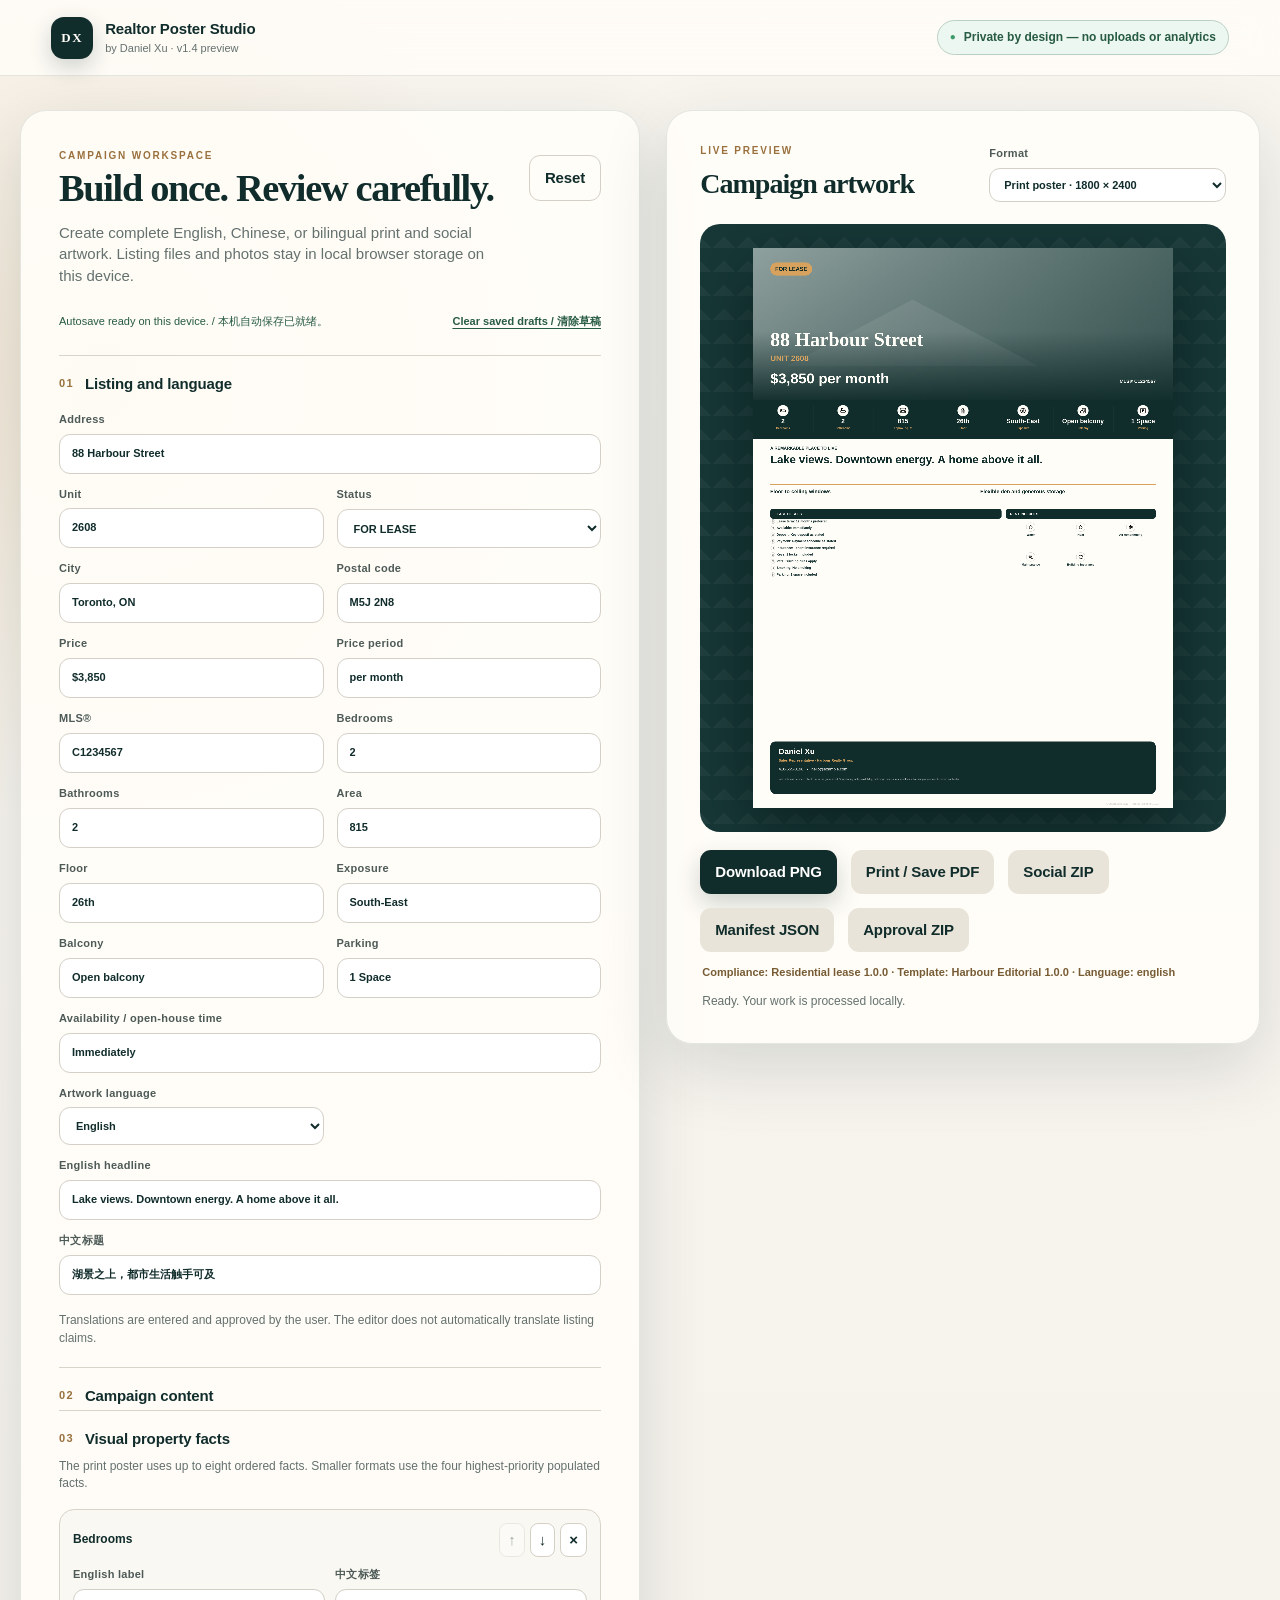
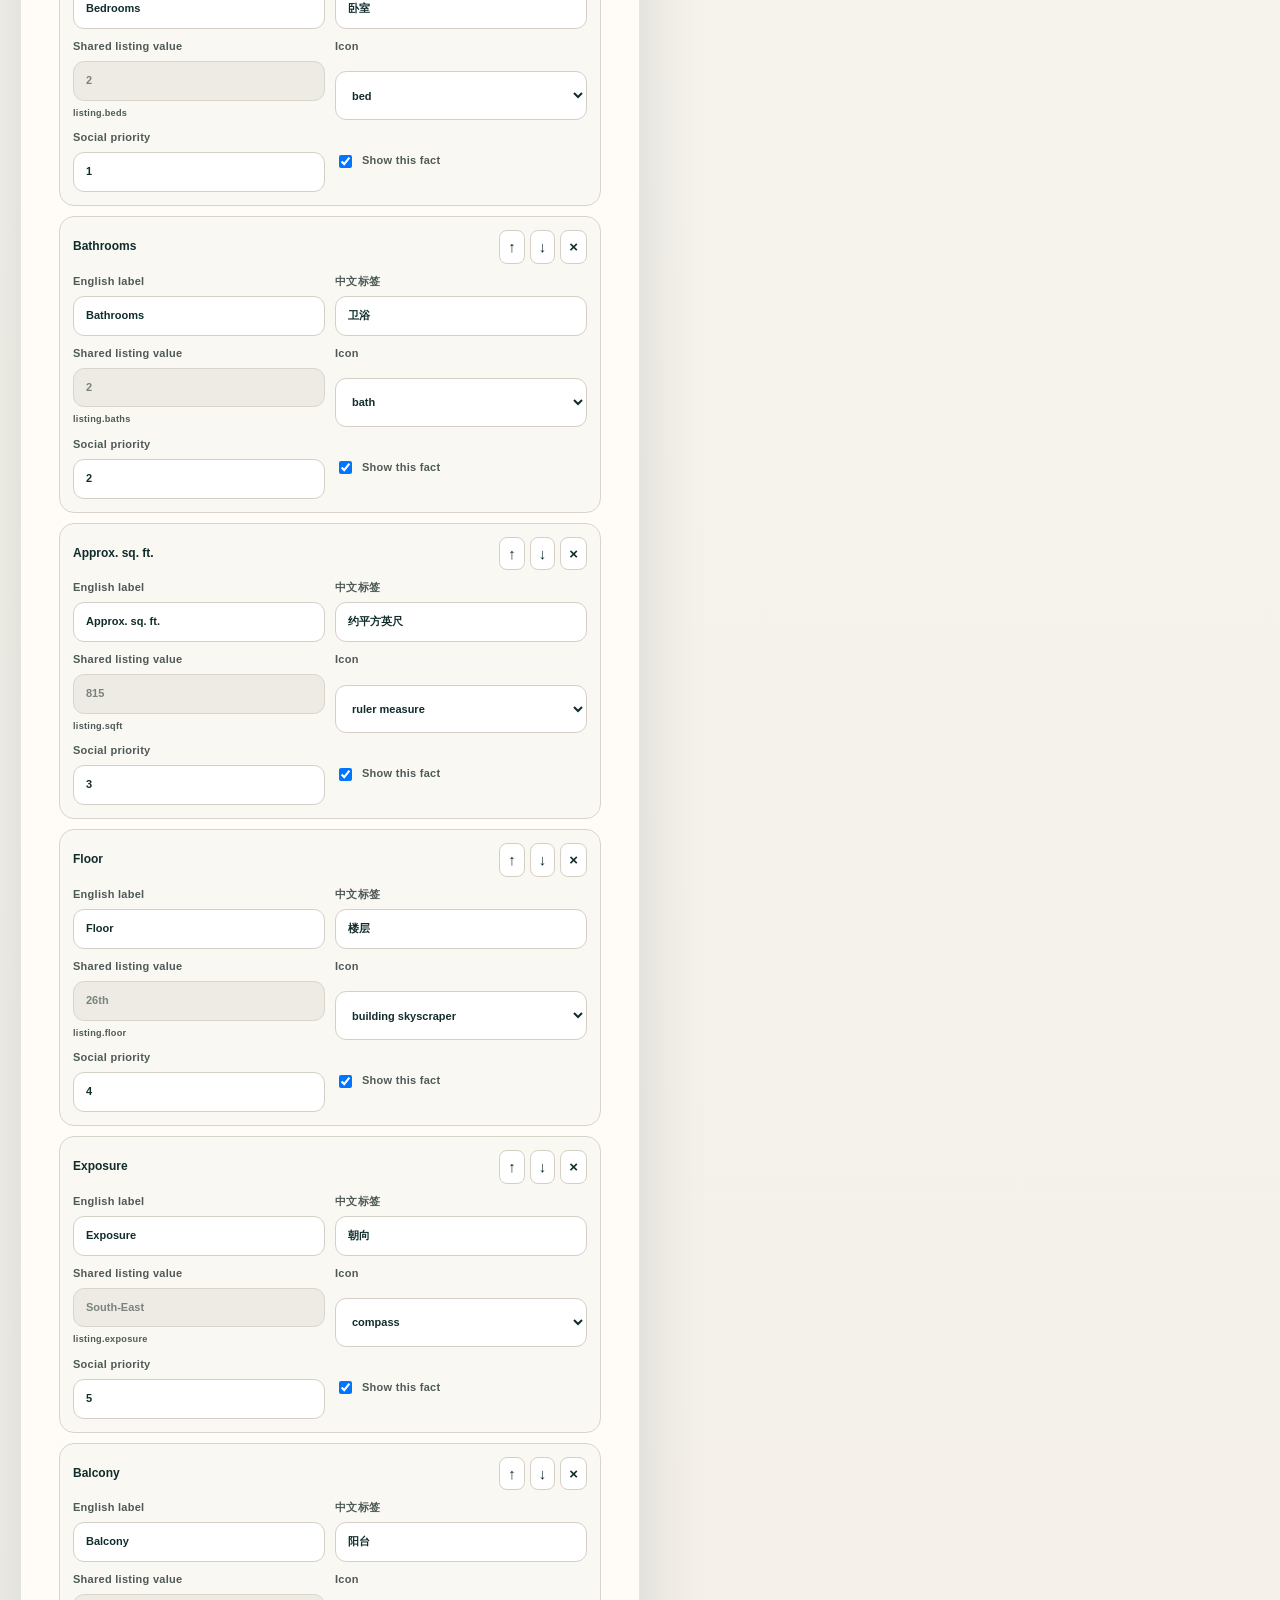
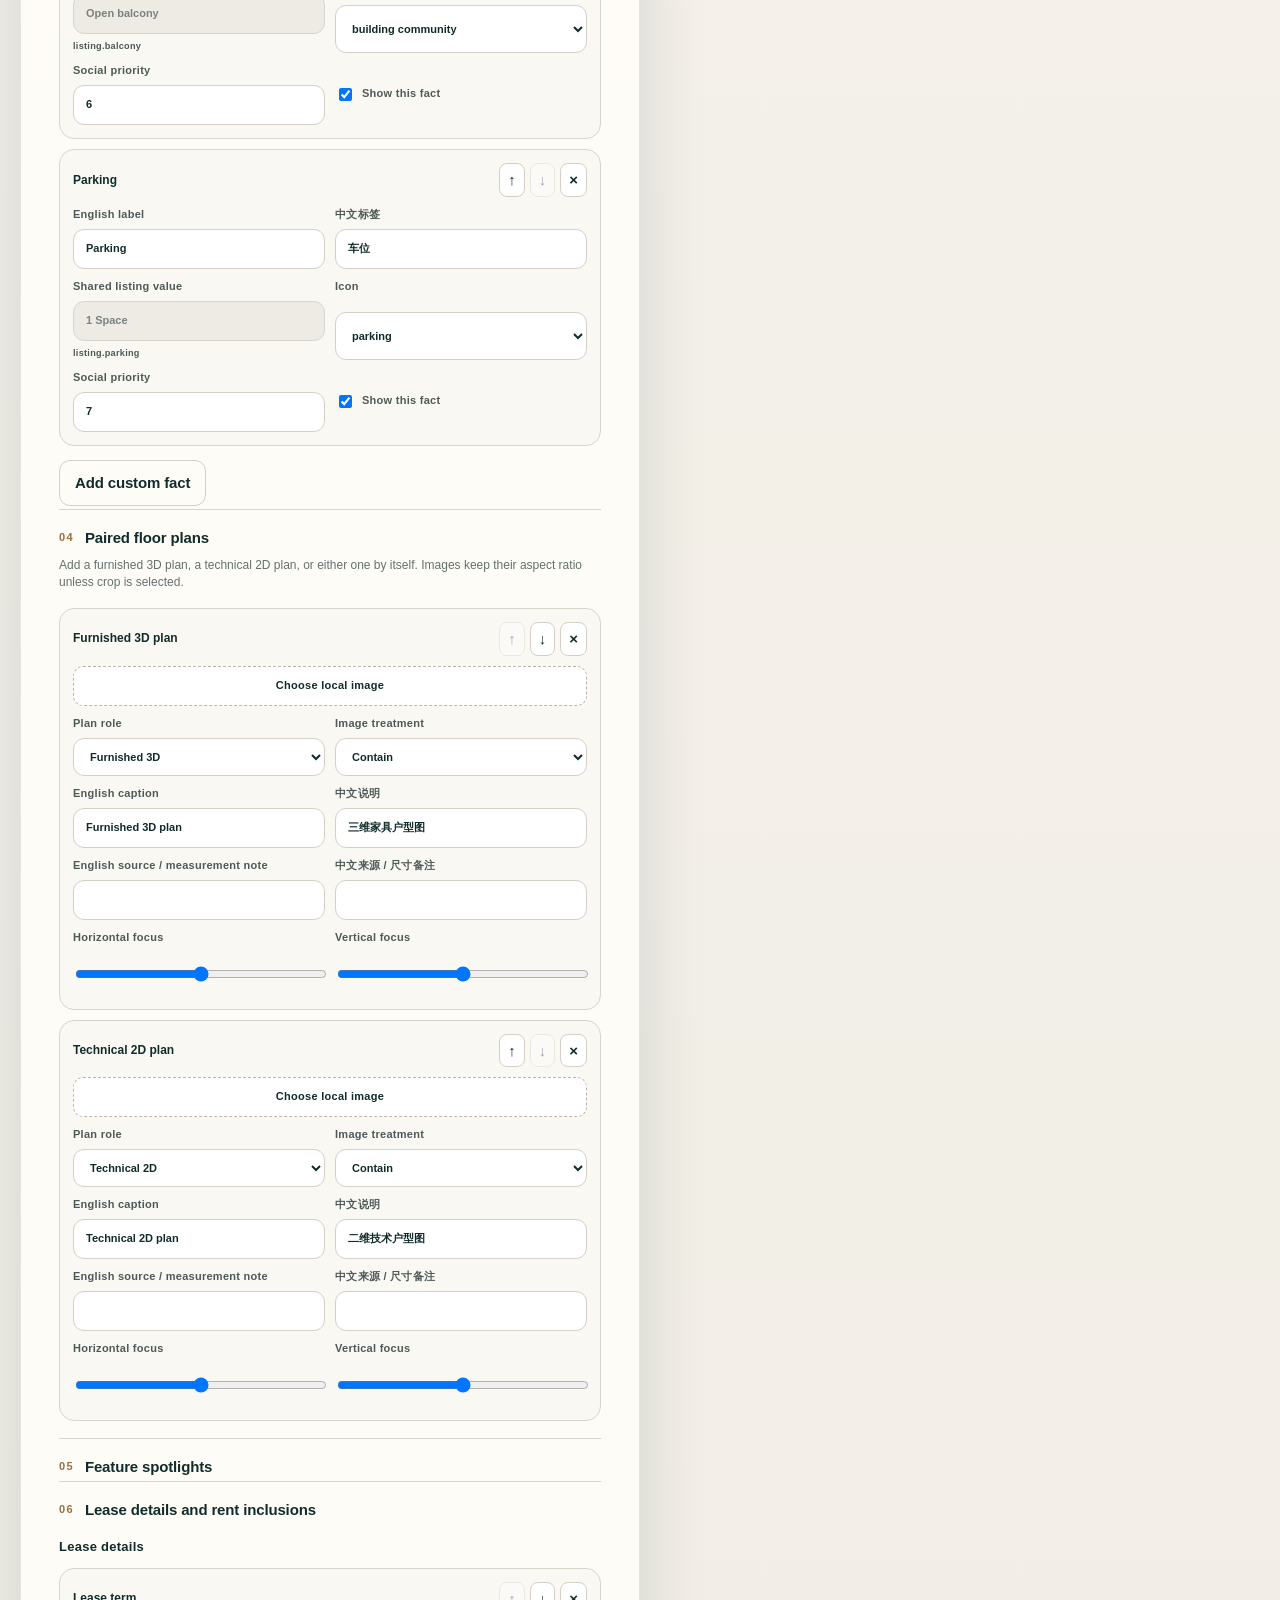
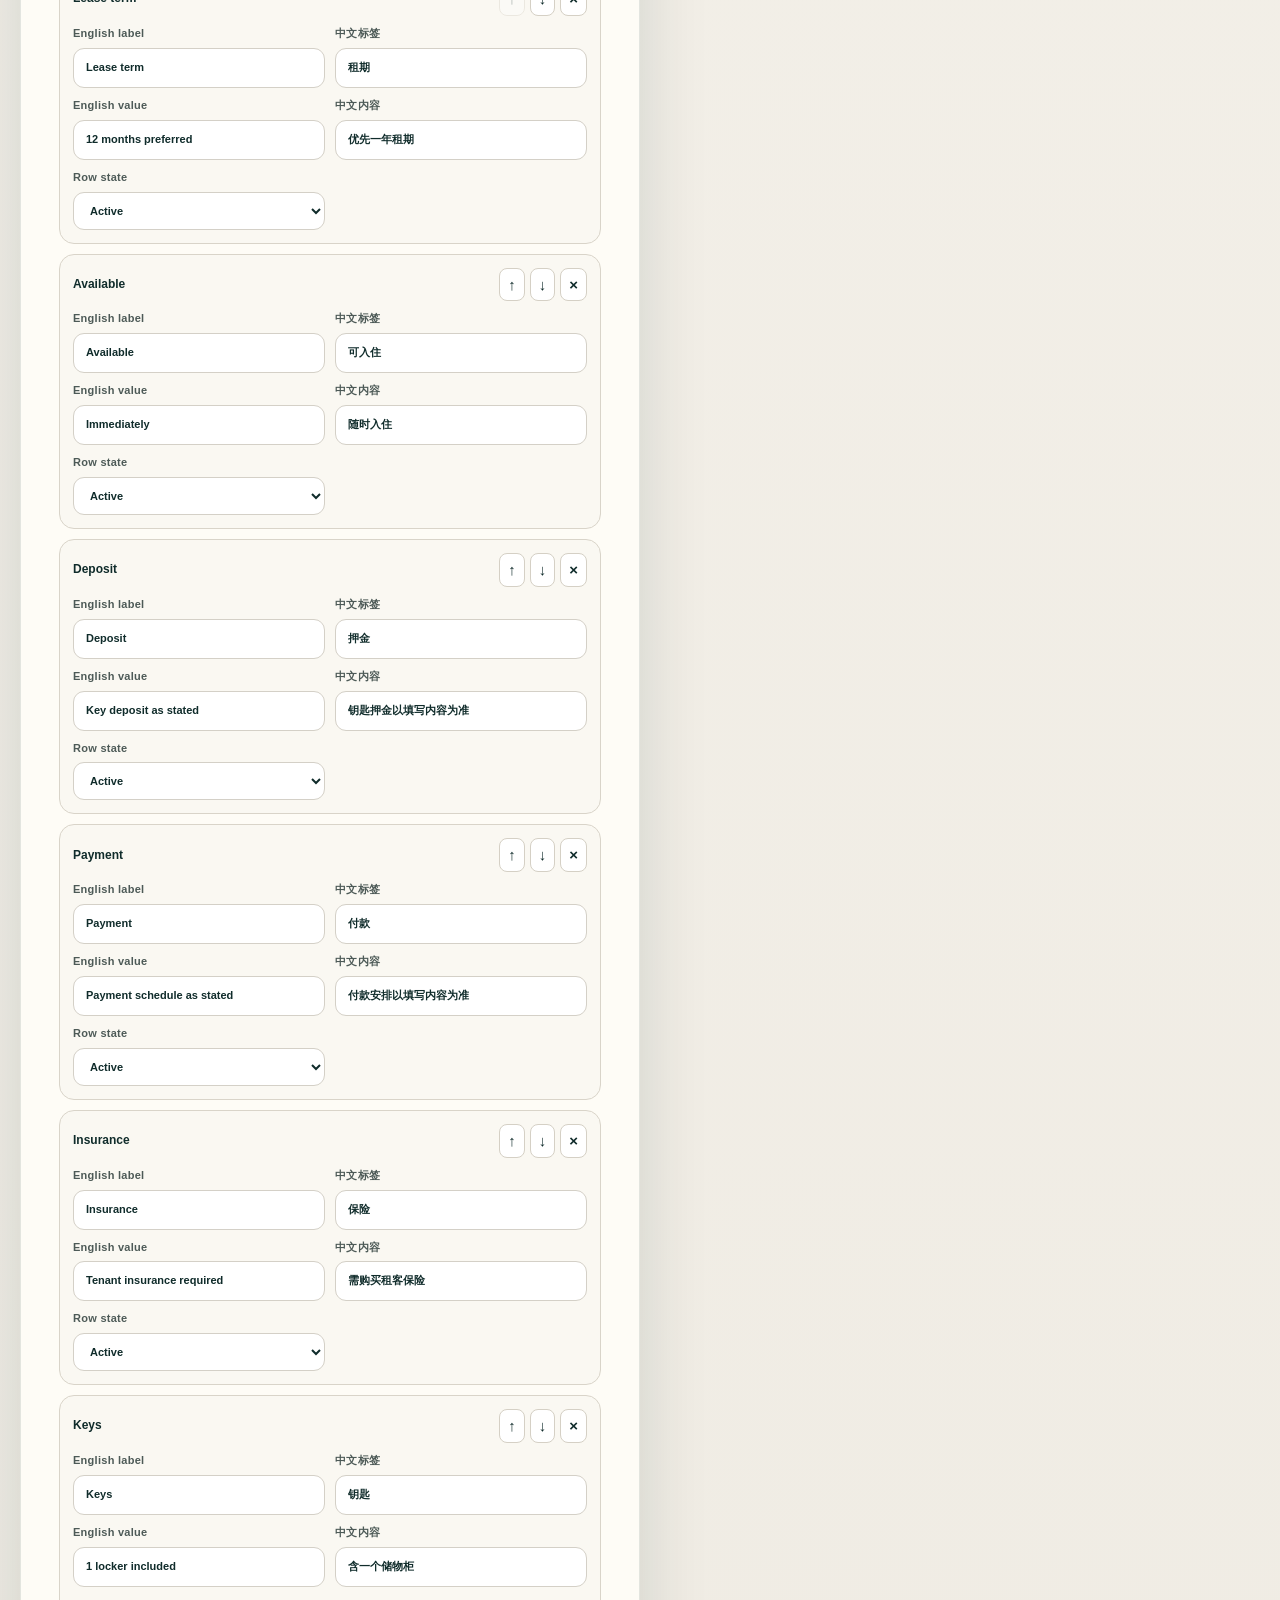
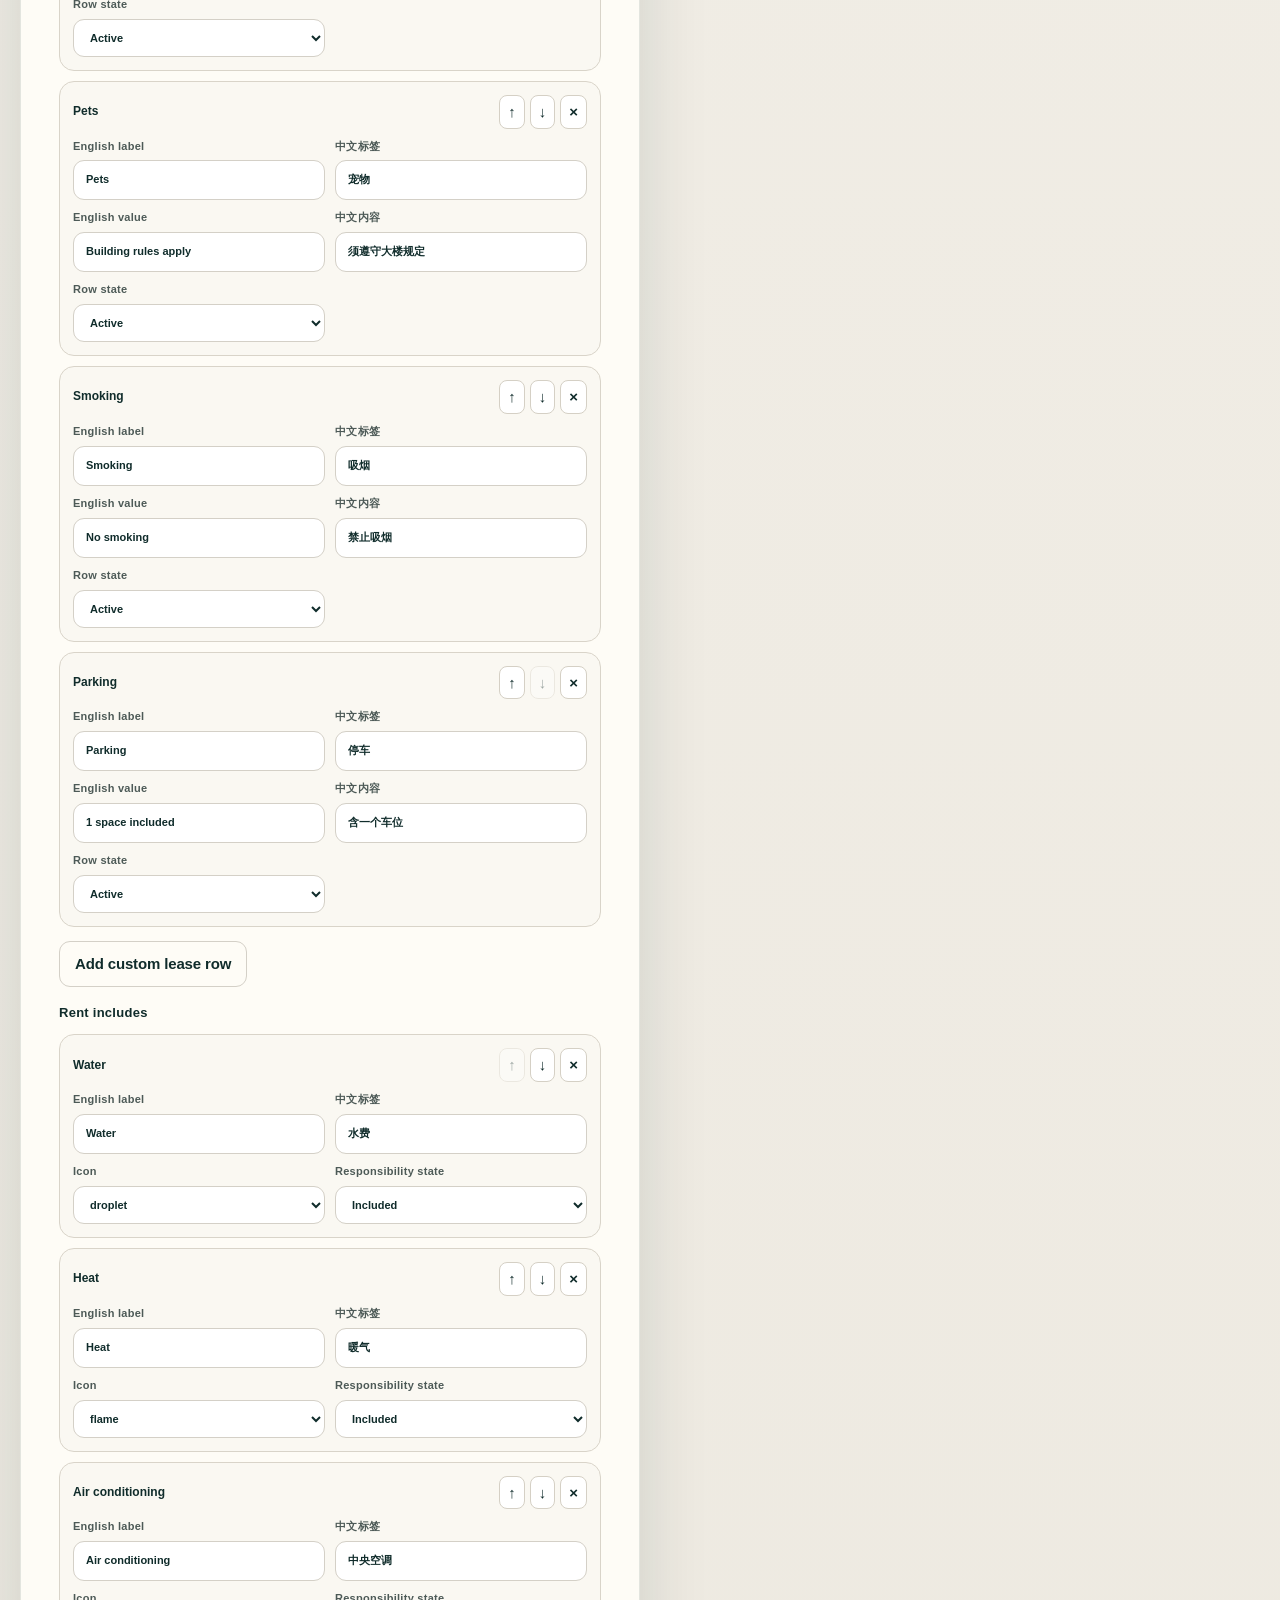
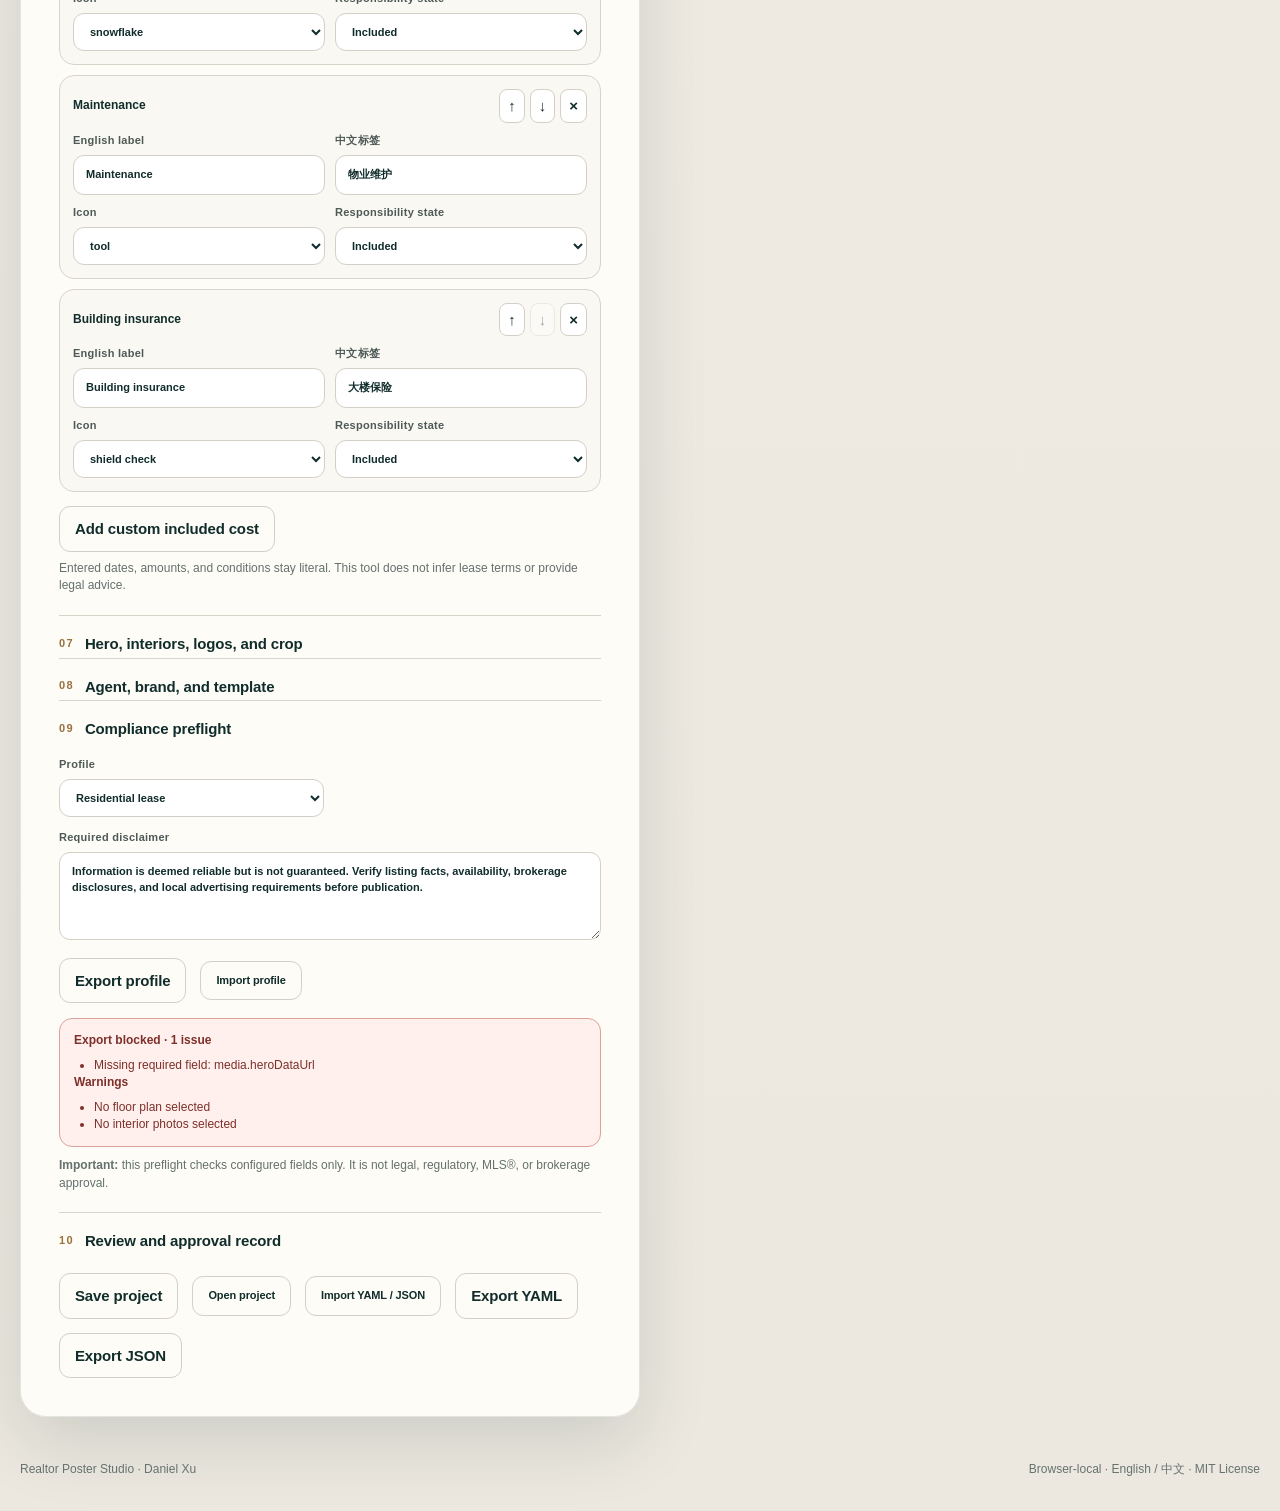
==== web/index.html @ 34330daf "Fix v1.4 editor input recovery (#20)" ====
<!doctype html>
<html lang="en">
<head>
  <meta charset="utf-8">
  <meta name="viewport" content="width=device-width, initial-scale=1">
  <meta name="description" content="A private, bilingual, browser-local real-estate campaign editor by Daniel Xu.">
  <title>Realtor Poster Studio</title>
  <link rel="stylesheet" href="styles.css">
</head>
<body>
  <header class="site-header">
    <a class="brand" href="#top" aria-label="Realtor Poster Studio home">
      <span class="brand-mark" aria-hidden="true">DX</span>
      <span><strong>Realtor Poster Studio</strong><small>by Daniel Xu · v1.4 preview</small></span>
    </a>
    <div class="privacy-badge"><span aria-hidden="true">●</span> Private by design — no uploads or analytics</div>
  </header>

  <main id="top" class="app-shell">
    <section class="editor-panel" aria-labelledby="editor-title">
      <div class="panel-heading">
        <div>
          <p class="eyebrow">CAMPAIGN WORKSPACE</p>
          <h1 id="editor-title">Build once. Review carefully.</h1>
        </div>
        <button id="reset-button" class="button button-quiet" type="button">Reset</button>
      </div>
      <p class="intro">Create complete English, Chinese, or bilingual print and social artwork. Listing files and photos stay in local browser storage on this device.</p>

      <section id="recovery-panel" class="recovery-panel" aria-live="assertive" hidden>
        <div>
          <strong id="recovery-title">Recover local draft / 恢复本地草稿</strong>
          <p id="recovery-message">A locally saved project is available.</p>
        </div>
        <div class="recovery-actions">
          <button id="restore-draft" class="button button-primary" type="button">Restore / 恢复</button>
          <button id="download-recovery" class="button button-secondary" type="button" hidden>Download copy / 下载副本</button>
          <button id="discard-draft" class="button button-quiet" type="button">Discard / 放弃</button>
        </div>
      </section>
      <div class="autosave-bar">
        <span id="autosave-state" role="status">Checking local recovery… / 正在检查本地恢复记录…</span>
        <button id="clear-drafts" class="text-button" type="button">Clear saved drafts / 清除草稿</button>
      </div>

      <details open>
        <summary><span>01</span> Listing and language</summary>
        <div class="form-grid">
          <label class="span-2">Address<input data-path="listing.address" autocomplete="street-address" value="88 Harbour Street"></label>
          <label>Unit<input data-path="listing.unit" value="2608"></label>
          <label>Status<select data-path="listing.status"><option>FOR LEASE</option><option>FOR SALE</option><option>JUST LISTED</option><option>OPEN HOUSE</option></select></label>
          <label>City<input data-path="listing.city" value="Toronto, ON"></label>
          <label>Postal code<input data-path="listing.postalCode" value="M5J 2N8"></label>
          <label>Price<input data-path="listing.price" value="$3,850"></label>
          <label>Price period<input data-path="listing.rentPeriod" value="per month"></label>
          <label>MLS®<input data-path="listing.mls" value="C1234567"></label>
          <label>Bedrooms<input data-path="listing.beds" inputmode="decimal" value="2"></label>
          <label>Bathrooms<input data-path="listing.baths" inputmode="decimal" value="2"></label>
          <label>Area<input data-path="listing.sqft" value="815"></label>
          <label>Floor<input data-path="listing.floor" value="26th"></label>
          <label>Exposure<input data-path="listing.exposure" value="South-East"></label>
          <label>Balcony<input data-path="listing.balcony" value="Open balcony"></label>
          <label>Parking<input data-path="listing.parking" value="1 Space"></label>
          <label class="span-2">Availability / open-house time<input data-path="listing.availability" value="Immediately"></label>
          <label>Artwork language<select data-path="language.mode" id="language-mode"><option value="english">English</option><option value="chinese">中文</option><option value="bilingual">English + 中文</option></select></label>
          <label class="span-2">English headline<input data-path="listing.headlineEn" value="Lake views. Downtown energy. A home above it all."></label>
          <label class="span-2">中文标题<input data-path="listing.headlineZh" lang="zh-Hans" value="湖景之上，都市生活触手可及"></label>
        </div>
        <p class="field-note">Translations are entered and approved by the user. The editor does not automatically translate listing claims.</p>
      </details>

      <details>
        <summary><span>02</span> Campaign content</summary>
        <div class="form-grid">
          <label class="span-2">English features — one per line<textarea data-path="content.featuresEn" rows="4">Floor-to-ceiling windows
Flexible den and generous storage
Steps to transit and waterfront
Amenities for work and wellness</textarea></label>
          <label class="span-2">中文特色 — 每行一项<textarea data-path="content.featuresZh" rows="4" lang="zh-Hans">落地窗，采光充足
灵活书房与充裕储物空间
步行可达公共交通与湖滨
工作与休闲配套齐全</textarea></label>
          <label>English amenities<textarea data-path="content.amenitiesEn" rows="3">24-hour concierge
Fitness studio
Rooftop terrace</textarea></label>
          <label>English utilities<textarea data-path="content.utilitiesEn" rows="3">Water included
Hydro paid by tenant</textarea></label>
          <label class="span-2">English location highlights<textarea data-path="content.locationEn" rows="3">Waterfront
Union Station
Dining and shopping</textarea></label>
        </div>
      </details>

      <details open>
        <summary><span>03</span> Visual property facts</summary>
        <p class="field-note">The print poster uses up to eight ordered facts. Smaller formats use the four highest-priority populated facts.</p>
        <div id="facts-editor" class="module-editor" aria-live="polite"></div>
        <button id="add-custom-fact" class="button button-quiet" type="button">Add custom fact</button>
      </details>

      <details open>
        <summary><span>04</span> Paired floor plans</summary>
        <p class="field-note">Add a furnished 3D plan, a technical 2D plan, or either one by itself. Images keep their aspect ratio unless crop is selected.</p>
        <div id="plans-editor" class="module-editor" aria-live="polite"></div>
      </details>

      <details>
        <summary><span>05</span> Feature spotlights</summary>
        <p class="field-note">Add up to three image-led callouts. Titles and details remain separate in English and Chinese.</p>
        <div id="spotlights-editor" class="module-editor" aria-live="polite"></div>
        <button id="add-spotlight" class="button button-quiet" type="button">Add feature spotlight</button>
      </details>

      <details open>
        <summary><span>06</span> Lease details and rent inclusions</summary>
        <h3 class="module-subheading">Lease details</h3>
        <div id="lease-editor" class="module-editor" aria-live="polite"></div>
        <button id="add-lease-detail" class="button button-quiet" type="button">Add custom lease row</button>
        <h3 class="module-subheading">Rent includes</h3>
        <div id="costs-editor" class="module-editor" aria-live="polite"></div>
        <button id="add-included-cost" class="button button-quiet" type="button">Add custom included cost</button>
        <p class="field-note">Entered dates, amounts, and conditions stay literal. This tool does not infer lease terms or provide legal advice.</p>
      </details>

      <details>
        <summary><span>07</span> Hero, interiors, logos, and crop</summary>
        <div class="upload-grid">
          <label class="upload-card"><strong>Hero photo</strong><small>JPG, PNG or WebP</small><input id="hero-upload" type="file" accept="image/jpeg,image/png,image/webp"></label>
          <label class="upload-card"><strong>Interior photos</strong><small>Choose up to four</small><input id="gallery-upload" type="file" multiple accept="image/jpeg,image/png,image/webp"></label>
          <label class="upload-card"><strong>Light logo</strong><small>For dark backgrounds</small><input id="logo-light-upload" type="file" accept="image/png,image/jpeg,image/webp"></label>
          <label class="upload-card"><strong>Dark logo</strong><small>For light backgrounds</small><input id="logo-dark-upload" type="file" accept="image/png,image/jpeg,image/webp"></label>
        </div>
        <div id="media-list" class="media-list" aria-live="polite"></div>
        <div id="focal-pad" class="focal-pad" role="button" tabindex="0" aria-label="Choose the focal point of the hero image">
          <div id="focal-marker" class="focal-marker" aria-hidden="true"></div>
          <p id="focal-empty">Upload a hero photo, then click its most important point.</p>
        </div>
        <div class="range-grid">
          <label>Horizontal focus <output id="focus-x-output">50%</output><input id="focus-x" type="range" min="0" max="100" value="50"></label>
          <label>Vertical focus <output id="focus-y-output">50%</output><input id="focus-y" type="range" min="0" max="100" value="50"></label>
        </div>
      </details>

      <details>
        <summary><span>08</span> Agent, brand, and template</summary>
        <div class="form-grid">
          <label>Agent<input data-path="contact.name" value="Daniel Xu"></label>
          <label>Title<input data-path="contact.title" value="Sales Representative"></label>
          <label>Licence / registration<input data-path="contact.license" placeholder="Optional unless required by profile"></label>
          <label>Brokerage<input data-path="brand.name" value="Harbour Realty Group"></label>
          <label>Brand tagline<input data-path="brand.tagline" value="Move beautifully."></label>
          <label>Phone<input data-path="contact.phone" inputmode="tel" value="416-555-0198"></label>
          <label>Email<input data-path="contact.email" inputmode="email" value="hello@example.com"></label>
          <label class="span-2">Website<input data-path="brand.website" value="example.com"></label>
          <label>Accent<input data-path="theme.accent" data-color="accent" type="color" value="#d6a25e"></label>
          <label>Ink<input data-path="theme.ink" data-color="ink" type="color" value="#102c2b"></label>
          <label>Paper<input data-path="theme.paper" data-color="paper" type="color" value="#fffdf8"></label>
          <label>Typography<select data-path="typography.style"><option value="editorial">Editorial</option><option value="modern">Modern</option><option value="classic">Classic</option></select></label>
          <label>Template name<input data-path="template.name" value="Harbour Editorial"></label>
          <label>Template version<input data-path="template.version" value="1.0.0"></label>
        </div>
        <fieldset class="lock-grid">
          <legend>Lock selected template fields</legend>
          <label><input type="checkbox" data-lock="brand.name"> Brokerage</label>
          <label><input type="checkbox" data-lock="brand.tagline"> Tagline</label>
          <label><input type="checkbox" data-lock="brand.website"> Website</label>
          <label><input type="checkbox" data-lock="theme.accent"> Accent</label>
          <label><input type="checkbox" data-lock="theme.ink"> Ink</label>
          <label><input type="checkbox" data-lock="theme.paper"> Paper</label>
          <label><input type="checkbox" data-lock="typography.style"> Typography</label>
        </fieldset>
        <p class="field-note">Exported templates include the current preview format as their default layout.</p>
        <div class="project-actions">
          <button id="save-template" class="button button-quiet" type="button">Export template</button>
          <button id="duplicate-template" class="button button-quiet" type="button">Duplicate template</button>
          <label class="button button-quiet file-button">Import template<input id="open-template" type="file" accept="application/json"></label>
        </div>
      </details>

      <details id="compliance-section" open>
        <summary><span>09</span> Compliance preflight</summary>
        <div class="form-grid">
          <label>Profile<select id="compliance-profile" data-path="compliance.profileId"><option value="lease">Residential lease</option><option value="sale">Residential sale</option><option value="open_house">Open house</option><option value="just_listed">Just listed</option></select></label>
          <label class="span-2">Required disclaimer<textarea data-path="compliance.disclaimer" rows="4"></textarea></label>
        </div>
        <div class="project-actions">
          <button id="save-compliance" class="button button-quiet" type="button">Export profile</button>
          <label class="button button-quiet file-button">Import profile<input id="open-compliance" type="file" accept="application/json"></label>
        </div>
        <div id="validation-summary" class="validation-summary" aria-live="polite"></div>
        <p class="field-note"><strong>Important:</strong> this preflight checks configured fields only. It is not legal, regulatory, MLS®, or brokerage approval.</p>
      </details>

      <details>
        <summary><span>10</span> Review and approval record</summary>
        <div class="form-grid">
          <label>Status<select data-path="review.status"><option>Draft</option><option>Changes Requested</option><option>Approved</option></select></label>
          <label>Reviewer<input data-path="review.reviewer" placeholder="Reviewer name"></label>
          <label>Review date<input data-path="review.reviewedAt" type="date"></label>
          <label class="span-2">Review notes<textarea data-path="review.notes" rows="3"></textarea></label>
        </div>
        <label class="button button-quiet file-button">Compare approved project<input id="open-baseline" type="file" accept="application/json"></label>
        <div id="change-summary" class="change-summary">No comparison project loaded.</div>
        <p class="field-note">Approval is an internal local workflow record. It is not an electronic signature or legal approval.</p>
      </details>

      <div class="project-actions project-actions-wrap">
        <button id="save-project" class="button button-quiet" type="button">Save project</button>
        <label class="button button-quiet file-button">Open project<input id="open-project" type="file" accept="application/json"></label>
        <label class="button button-quiet file-button">Import YAML / JSON<input id="import-listing" type="file" accept=".yaml,.yml,.json,application/json,text/yaml"></label>
        <button id="export-yaml" class="button button-quiet" type="button">Export YAML</button>
        <button id="export-json" class="button button-quiet" type="button">Export JSON</button>
      </div>
    </section>

    <section class="preview-panel" aria-labelledby="preview-title">
      <div class="preview-toolbar">
        <div>
          <p class="eyebrow">LIVE PREVIEW</p>
          <h2 id="preview-title">Campaign artwork</h2>
        </div>
        <label class="preset-select">Format
          <select id="preset-select">
            <option value="poster">Print poster · 1800 × 2400</option>
            <option value="square">Square · 1080 × 1080</option>
            <option value="portrait">Portrait · 1080 × 1350</option>
            <option value="story">Story · 1080 × 1920</option>
            <option value="landscape">Landscape · 1200 × 630</option>
          </select>
        </label>
      </div>

      <div class="canvas-stage"><canvas id="poster-canvas" width="1800" height="2400" aria-label="Generated real-estate poster preview" aria-describedby="artwork-description"></canvas></div>
      <p id="artwork-description" class="sr-only"></p>

      <div class="export-bar">
        <button id="download-png" class="button button-primary" type="button">Download PNG</button>
        <button id="print-pdf" class="button button-secondary" type="button">Print / Save PDF</button>
        <button id="download-pack" class="button button-secondary" type="button">Social ZIP</button>
        <button id="download-manifest" class="button button-secondary" type="button">Manifest JSON</button>
        <button id="download-approval" class="button button-secondary" type="button">Approval ZIP</button>
      </div>
      <p id="active-profile" class="active-profile"></p>
      <p id="status" class="status" aria-live="polite">Ready. Your work is processed locally.</p>
    </section>
  </main>

  <footer>
    <span>Realtor Poster Studio · Daniel Xu</span>
    <span>Browser-local · English / 中文 · MIT License</span>
  </footer>
  <script src="core.js"></script>
  <script src="recovery.js"></script>
  <script src="app.js"></script>
</body>
</html>
---- web/styles.css ----
:root {
  color-scheme: light;
  --ink: #102c2b;
  --muted: #64716f;
  --paper: #fffdf8;
  --surface: #f3efe7;
  --accent: #d6a25e;
  --line: #d9d4c9;
  --shadow: 0 24px 70px rgba(16, 44, 43, .14);
}

* { box-sizing: border-box; }
html { scroll-behavior: smooth; }
body {
  margin: 0;
  background:
    radial-gradient(circle at 8% 4%, rgba(214, 162, 94, .18), transparent 28rem),
    linear-gradient(180deg, #f8f5ef 0%, #ece8df 100%);
  color: var(--ink);
  font: 15px/1.45 Inter, ui-sans-serif, -apple-system, BlinkMacSystemFont, "Segoe UI", sans-serif;
}

button, input, select, textarea { font: inherit; }
button, select, input[type="file"], input[type="color"], input[type="range"] { cursor: pointer; }

.site-header {
  height: 76px;
  display: flex;
  align-items: center;
  justify-content: space-between;
  padding: 0 clamp(20px, 4vw, 64px);
  border-bottom: 1px solid rgba(16, 44, 43, .1);
  background: rgba(255, 253, 248, .82);
  backdrop-filter: blur(18px);
  position: sticky;
  top: 0;
  z-index: 10;
}

.brand { display: flex; gap: 12px; align-items: center; color: inherit; text-decoration: none; }
.brand-mark {
  width: 42px; height: 42px; border-radius: 13px; display: grid; place-items: center;
  color: var(--paper); background: var(--ink); font: 800 13px/1 Georgia, serif; letter-spacing: .12em;
  box-shadow: 0 8px 22px rgba(16, 44, 43, .2);
}
.brand strong, .brand small { display: block; }
.brand strong { font-size: 15px; letter-spacing: -.01em; }
.brand small { color: var(--muted); font-size: 11px; margin-top: 1px; }
.privacy-badge {
  display: flex; align-items: center; gap: 8px; padding: 8px 12px; border: 1px solid #bbd0c4;
  border-radius: 999px; color: #275b43; background: #edf7f1; font-size: 12px; font-weight: 700;
}
.privacy-badge span { color: #3c9a68; font-size: 10px; }

.app-shell {
  width: min(1540px, calc(100% - 40px));
  margin: 34px auto 44px;
  display: grid;
  grid-template-columns: minmax(480px, 620px) minmax(520px, 1fr);
  gap: 26px;
  align-items: start;
}

.editor-panel, .preview-panel {
  border: 1px solid rgba(16, 44, 43, .11);
  border-radius: 26px;
  background: rgba(255, 253, 248, .92);
  box-shadow: var(--shadow);
}
.editor-panel { padding: clamp(24px, 3vw, 38px); }
.preview-panel { padding: clamp(20px, 2.6vw, 34px); position: sticky; top: 100px; }
.panel-heading, .preview-toolbar, .export-bar, .project-actions { display: flex; align-items: center; justify-content: space-between; gap: 14px; }
.eyebrow { margin: 0 0 5px; color: #9a713e; font-size: 10px; font-weight: 850; letter-spacing: .18em; }
h1, h2 { margin: 0; font-family: Georgia, "Times New Roman", serif; letter-spacing: -.035em; }
h1 { font-size: clamp(29px, 3vw, 42px); line-height: 1.02; }
h2 { font-size: 28px; }
.intro { color: var(--muted); margin: 14px 0 24px; max-width: 54ch; }
.recovery-panel {
  margin: 0 0 12px; padding: 15px; border: 1px solid #d7b16f; border-radius: 15px;
  background: #fff8e7; color: #67491b; display: grid; gap: 12px;
}
.recovery-panel[hidden] { display: none; }
.recovery-panel.is-warning { border-color: #d9a39c; background: #fff0ee; color: #7d3029; }
.recovery-panel.is-conflict { border-color: #9aaecb; background: #eef4ff; color: #294a75; }
.recovery-panel strong { display: block; font-size: 13px; }
.recovery-panel p { margin: 4px 0 0; font-size: 12px; }
.recovery-actions { display: flex; flex-wrap: wrap; gap: 8px; }
.autosave-bar {
  min-height: 30px; margin: -4px 0 18px; display: flex; align-items: center; justify-content: space-between; gap: 12px;
  color: var(--muted); font-size: 11px;
}
.autosave-bar.is-saved { color: #275b43; }
.autosave-bar.is-warning { color: #8a332c; }
.text-button { border: 0; padding: 4px 0; color: inherit; background: transparent; font-size: 11px; font-weight: 800; text-decoration: underline; text-underline-offset: 3px; }

details { border-top: 1px solid var(--line); padding: 17px 0 3px; }
summary { display: flex; align-items: center; gap: 11px; list-style: none; cursor: pointer; font-weight: 850; letter-spacing: -.01em; }
summary::-webkit-details-marker { display: none; }
summary span { color: #9a713e; font-size: 11px; letter-spacing: .12em; }
.form-grid { display: grid; grid-template-columns: repeat(2, minmax(0, 1fr)); gap: 13px; margin: 17px 0; }
.span-2 { grid-column: span 2; }
label { display: grid; gap: 6px; color: #4d5a57; font-size: 11px; font-weight: 800; letter-spacing: .025em; }
input, select, textarea {
  width: 100%; min-width: 0; border: 1px solid #d4d0c7; border-radius: 11px; color: var(--ink); background: #fff;
  padding: 11px 12px; outline: none; transition: border-color .18s, box-shadow .18s;
}
textarea { resize: vertical; line-height: 1.45; }
input:focus, select:focus, textarea:focus { border-color: var(--accent); box-shadow: 0 0 0 3px rgba(214, 162, 94, .2); }
input:disabled, select:disabled, textarea:disabled { cursor: not-allowed; color: #65706d; background: #ece9e1; opacity: .86; }
input[type="color"] { min-height: 43px; padding: 5px; }
.field-note { margin: 8px 0 17px; color: var(--muted); font-size: 12px; }
.module-subheading { margin: 18px 0 10px; color: var(--ink); font: 800 13px/1.2 Inter, ui-sans-serif, sans-serif; letter-spacing: .02em; }
.module-editor { display: grid; gap: 10px; margin: 14px 0; }
.module-card { border: 1px solid var(--line); border-radius: 15px; padding: 13px; background: #faf8f2; }
.module-card-header { display: flex; align-items: center; justify-content: space-between; gap: 10px; margin-bottom: 10px; }
.module-card-header strong { font-size: 12px; }
.module-card-grid { display: grid; grid-template-columns: repeat(2, minmax(0, 1fr)); gap: 10px; }
.module-card-grid .span-2 { grid-column: span 2; }
.module-actions { display: flex; gap: 5px; }
.module-actions .icon-button { padding: 5px 8px; }
.module-toggle { display: flex; align-items: center; gap: 7px; font-size: 11px; }
.module-toggle input { width: auto; }
.inline-upload { position: relative; display: inline-flex; align-items: center; justify-content: center; min-height: 40px; border: 1px dashed #bcb5a8; border-radius: 10px; background: #fff; color: var(--ink); font-size: 11px; font-weight: 800; }
.inline-upload input { position: absolute; inset: 0; opacity: 0; }
.module-thumb { width: 100%; aspect-ratio: 16 / 9; object-fit: contain; border: 1px solid var(--line); border-radius: 10px; background: #fff; }
.module-empty { padding: 15px; border: 1px dashed var(--line); border-radius: 12px; color: var(--muted); font-size: 12px; text-align: center; }
.sr-only { position: absolute !important; width: 1px !important; height: 1px !important; padding: 0 !important; margin: -1px !important; overflow: hidden !important; clip: rect(0, 0, 0, 0) !important; white-space: nowrap !important; border: 0 !important; }

.upload-grid { display: grid; grid-template-columns: 1fr 1fr; gap: 12px; margin: 17px 0 12px; }
.upload-card { position: relative; min-height: 88px; padding: 16px; border: 1px dashed #bcb5a8; border-radius: 14px; background: #faf8f2; }
.upload-card:hover { border-color: var(--accent); background: #fffaf0; }
.upload-card strong, .upload-card small { display: block; }
.upload-card small { color: var(--muted); font-weight: 500; margin-top: 4px; }
.upload-card input { position: absolute; inset: 0; opacity: 0; }
.focal-pad {
  min-height: 180px; display: grid; place-items: center; position: relative; overflow: hidden;
  border-radius: 15px; background: linear-gradient(145deg, #cfd8d3, #8fa09a); background-size: cover; background-position: center;
  color: white; text-align: center; outline: none;
}
.focal-pad:focus { box-shadow: 0 0 0 4px rgba(214, 162, 94, .38); }
.focal-pad p { width: 28ch; margin: 0; padding: 18px; font-weight: 750; text-shadow: 0 2px 12px #0008; }
.focal-marker {
  display: none; position: absolute; left: 50%; top: 50%; width: 34px; height: 34px; transform: translate(-50%, -50%);
  border: 3px solid white; border-radius: 50%; box-shadow: 0 0 0 3px var(--accent), 0 4px 16px #0008;
}
.range-grid { display: grid; grid-template-columns: 1fr 1fr; gap: 13px; margin: 13px 0 18px; }
.range-grid label { grid-template-columns: 1fr auto; }
.range-grid input { grid-column: 1 / -1; padding: 0; accent-color: var(--accent); }
.range-grid output { color: #9a713e; }

.media-list { display: grid; gap: 8px; margin: 10px 0 14px; }
.media-row {
  display: grid; grid-template-columns: 48px minmax(0, 1fr) auto; gap: 10px; align-items: center;
  padding: 8px; border: 1px solid var(--line); border-radius: 12px; background: #faf8f2;
}
.media-row img { width: 48px; height: 42px; border-radius: 8px; object-fit: cover; background: #d9dedb; }
.media-row strong, .media-row small { display: block; overflow: hidden; text-overflow: ellipsis; white-space: nowrap; }
.media-row small { color: var(--muted); }
.media-row-actions { display: flex; gap: 5px; }
.icon-button { border: 1px solid #d5d0c5; border-radius: 8px; background: white; color: var(--ink); padding: 6px 8px; font-weight: 800; }
.icon-button:disabled { opacity: .38; cursor: not-allowed; }

.lock-grid { margin: 10px 0 16px; border: 1px solid var(--line); border-radius: 14px; padding: 13px; display: grid; grid-template-columns: repeat(3, minmax(0, 1fr)); gap: 9px; }
.lock-grid legend { padding: 0 7px; color: #4d5a57; font-size: 11px; font-weight: 850; }
.lock-grid label { display: flex; grid-template-columns: auto 1fr; align-items: center; gap: 7px; }
.lock-grid input { width: auto; }

.validation-summary, .change-summary { margin: 15px 0 10px; padding: 13px 14px; border-radius: 13px; background: #f2f0ea; color: #4d5a57; font-size: 12px; }
.validation-summary strong { display: block; margin-bottom: 6px; }
.validation-summary ul, .change-summary ul { margin: 7px 0 0; padding-left: 20px; }
.validation-summary.is-blocked { border: 1px solid #d9a39c; background: #fff0ee; color: #7d3029; }
.validation-summary.has-warnings { border: 1px solid #e4c489; background: #fff8e7; color: #76551e; }
.validation-summary.is-ready { border: 1px solid #b9d4c3; background: #edf8f1; color: #275b43; }
.active-profile { margin: 13px 2px 0; color: #775b34; font-size: 11px; font-weight: 800; }

.button { border: 0; border-radius: 11px; padding: 11px 15px; font-weight: 820; letter-spacing: -.01em; }
.button-primary { color: white; background: var(--ink); box-shadow: 0 10px 24px rgba(16, 44, 43, .2); }
.button-secondary { color: var(--ink); background: #e9e4d9; }
.button-quiet { color: var(--ink); background: transparent; border: 1px solid #d4d0c7; }
.button:hover { transform: translateY(-1px); }
.project-actions { justify-content: flex-start; margin-top: 18px; }
.project-actions-wrap { flex-wrap: wrap; }
.file-button { display: inline-flex; position: relative; }
.file-button input { position: absolute; inset: 0; opacity: 0; }

.preview-toolbar { margin-bottom: 20px; }
.preset-select { width: min(240px, 45%); }
.preset-select select { padding: 9px 10px; }
.canvas-stage {
  min-height: 560px; max-height: calc(100vh - 290px); display: grid; place-items: center; padding: 24px;
  border-radius: 20px; overflow: hidden; background:
    linear-gradient(45deg, rgba(255,255,255,.04) 25%, transparent 25%),
    linear-gradient(-45deg, rgba(255,255,255,.04) 25%, transparent 25%), #173837;
  background-size: 24px 24px;
}
canvas { max-width: 100%; max-height: calc(100vh - 340px); width: auto; height: auto; display: block; background: white; box-shadow: 0 22px 60px #071817b0; }
.export-bar { justify-content: flex-start; flex-wrap: wrap; margin-top: 18px; }
.status { margin: 12px 2px 0; color: var(--muted); font-size: 12px; }

footer {
  width: min(1540px, calc(100% - 40px)); margin: 0 auto 32px; display: flex; justify-content: space-between;
  color: #66726f; font-size: 12px;
}

@media (max-width: 1020px) {
  .app-shell { grid-template-columns: 1fr; }
  .preview-panel { position: static; }
  .canvas-stage { max-height: none; }
  canvas { max-height: 72vh; }
}

@media (max-width: 620px) {
  .site-header { height: auto; padding-block: 14px; align-items: flex-start; gap: 14px; }
  .privacy-badge { max-width: 185px; border-radius: 14px; }
  .app-shell { width: min(100% - 22px, 1540px); margin-top: 14px; }
  .editor-panel, .preview-panel { border-radius: 20px; padding: 20px; }
  .form-grid, .upload-grid, .range-grid, .module-card-grid { grid-template-columns: 1fr; }
  .span-2 { grid-column: span 1; }
  .module-card-grid .span-2 { grid-column: span 1; }
  .lock-grid { grid-template-columns: 1fr 1fr; }
  .autosave-bar { align-items: flex-start; flex-direction: column; }
  .preview-toolbar { align-items: flex-start; flex-direction: column; }
  .preset-select { width: 100%; }
  .canvas-stage { min-height: 440px; padding: 12px; }
  .export-bar .button { flex: 1 1 100%; }
  footer { width: calc(100% - 30px); flex-direction: column; gap: 5px; }
}
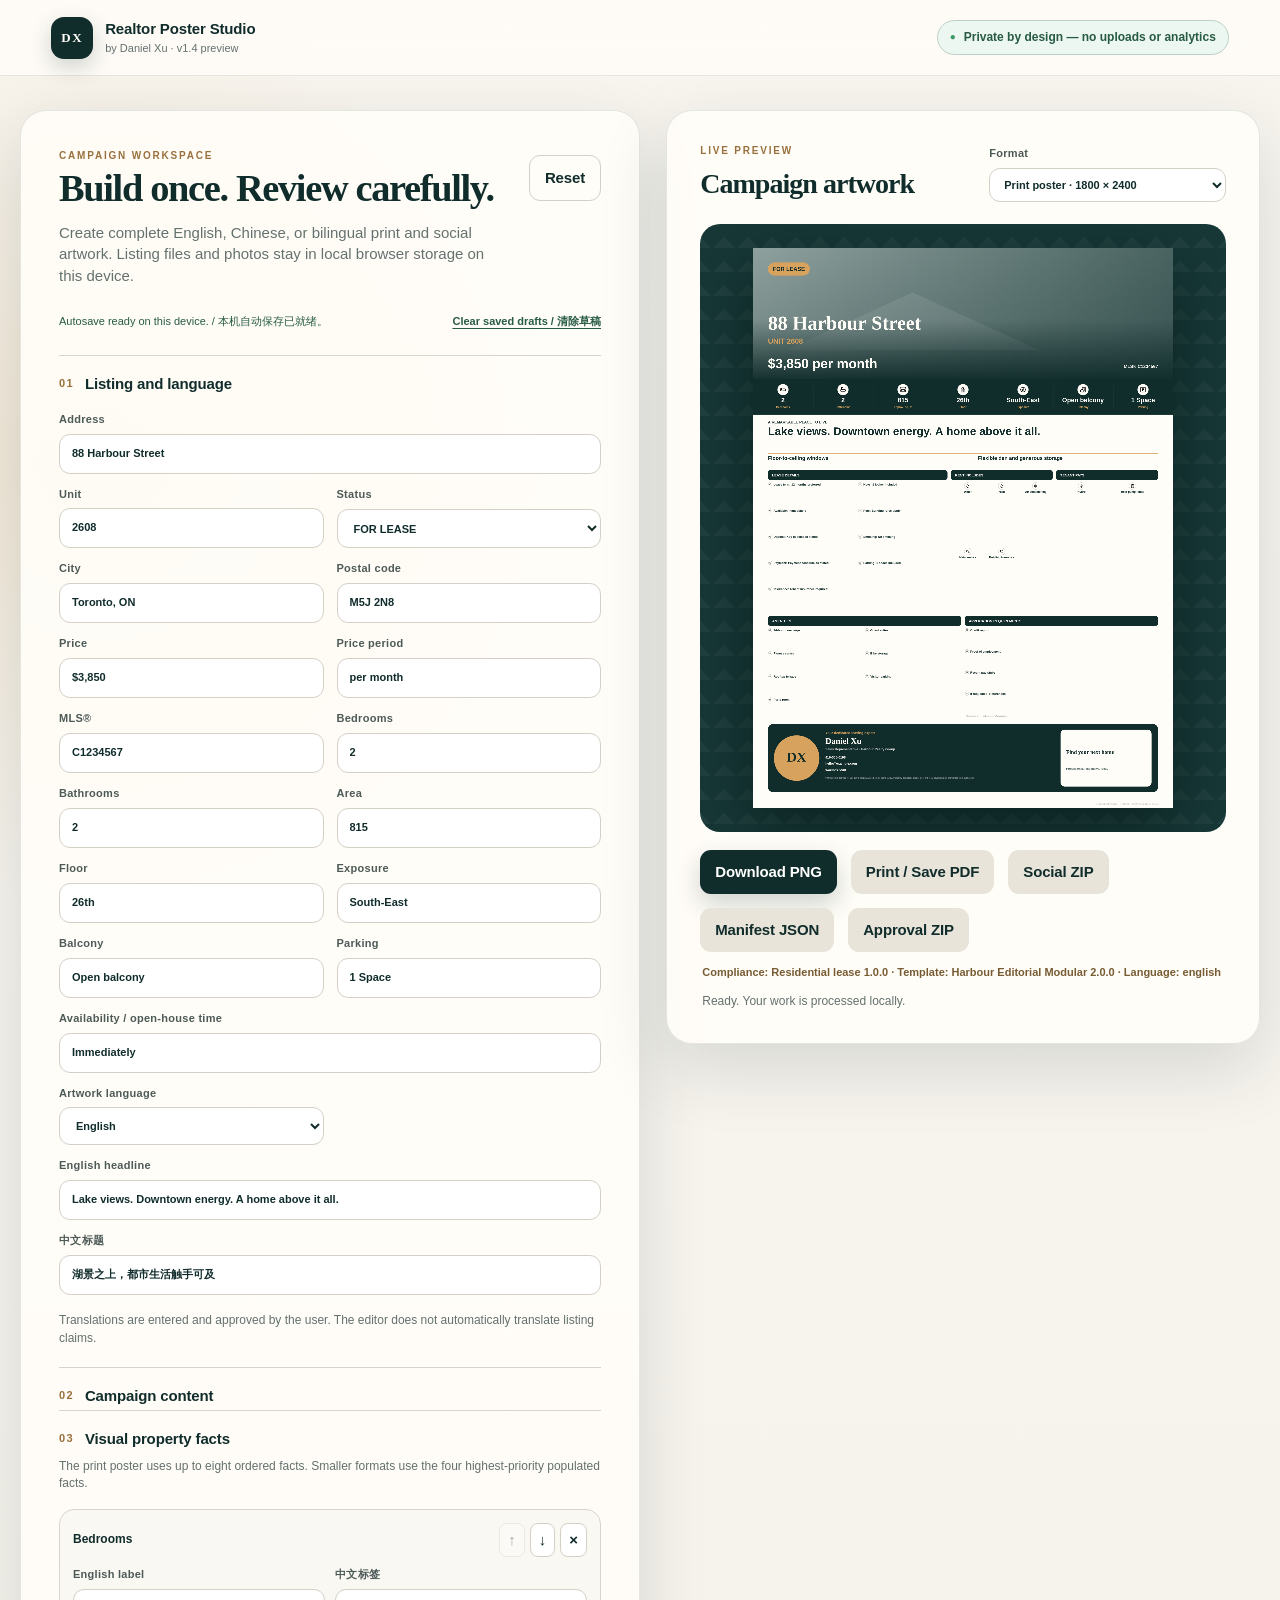
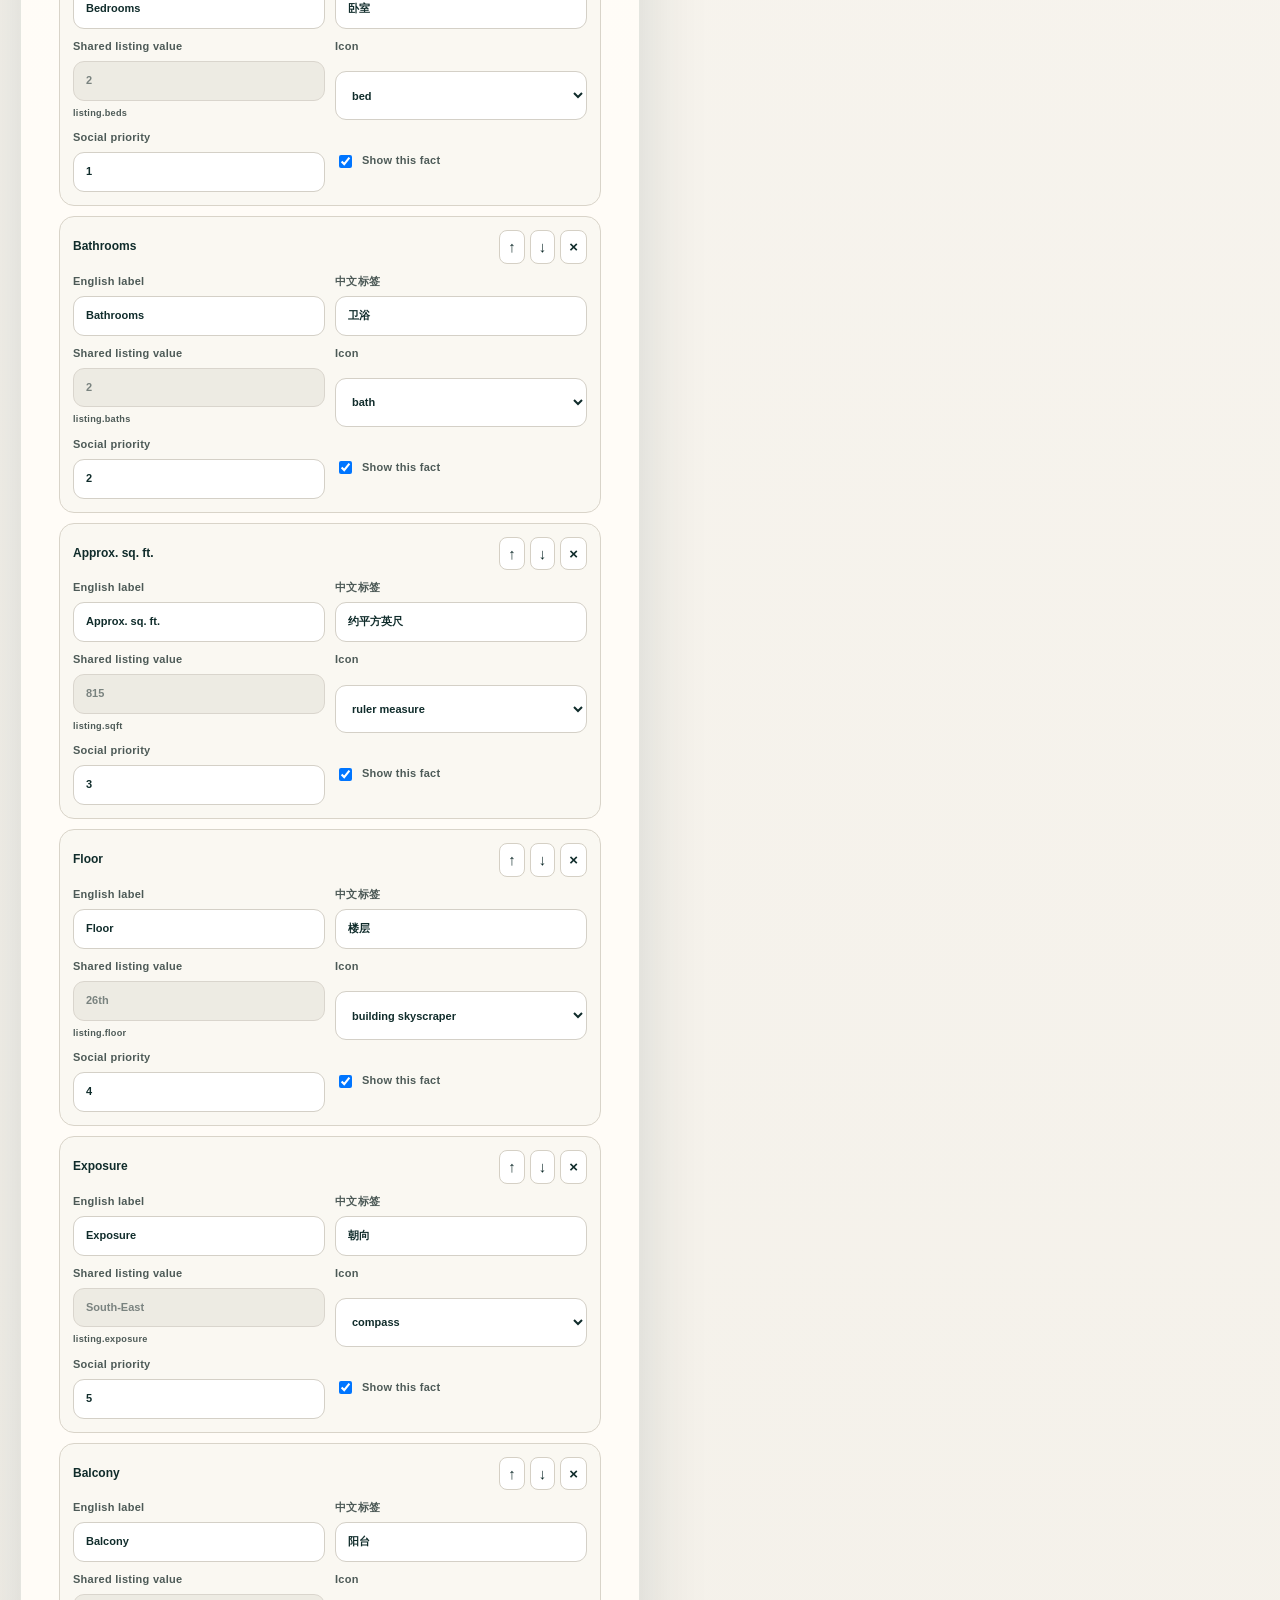
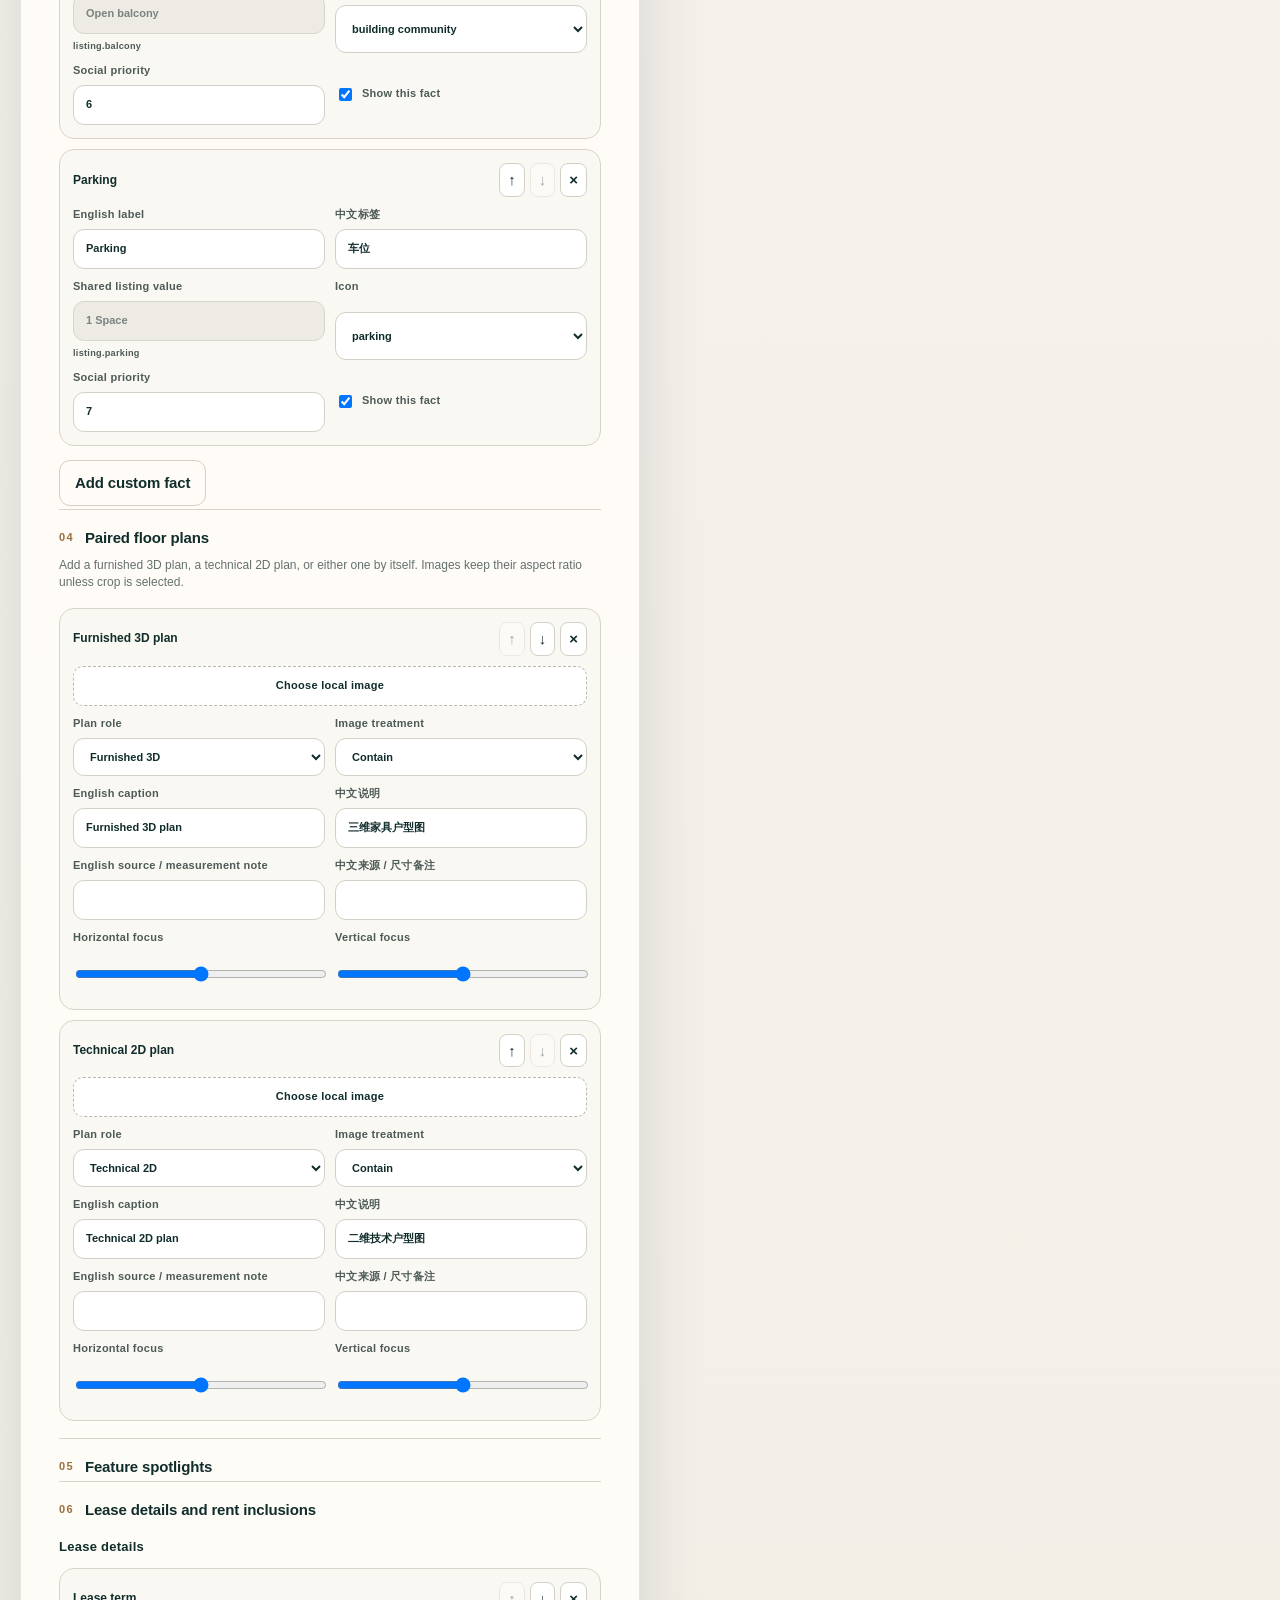
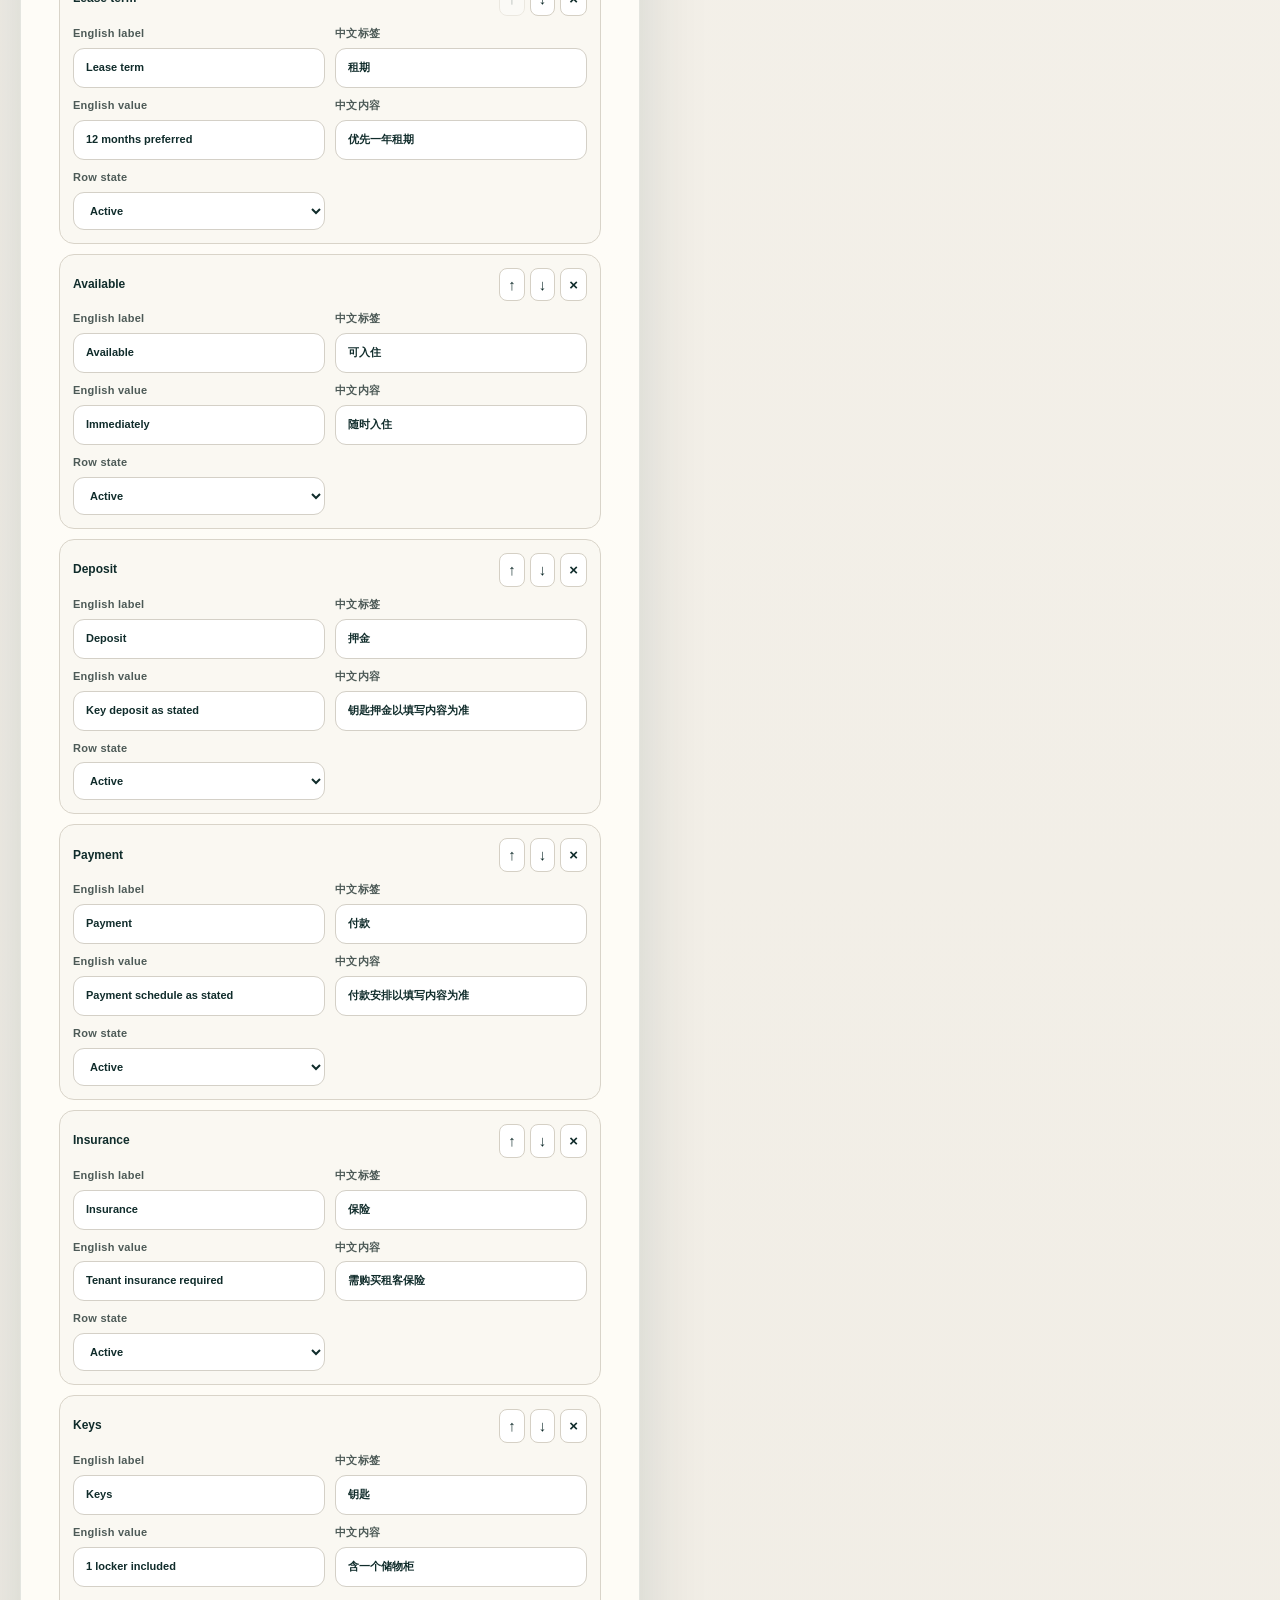
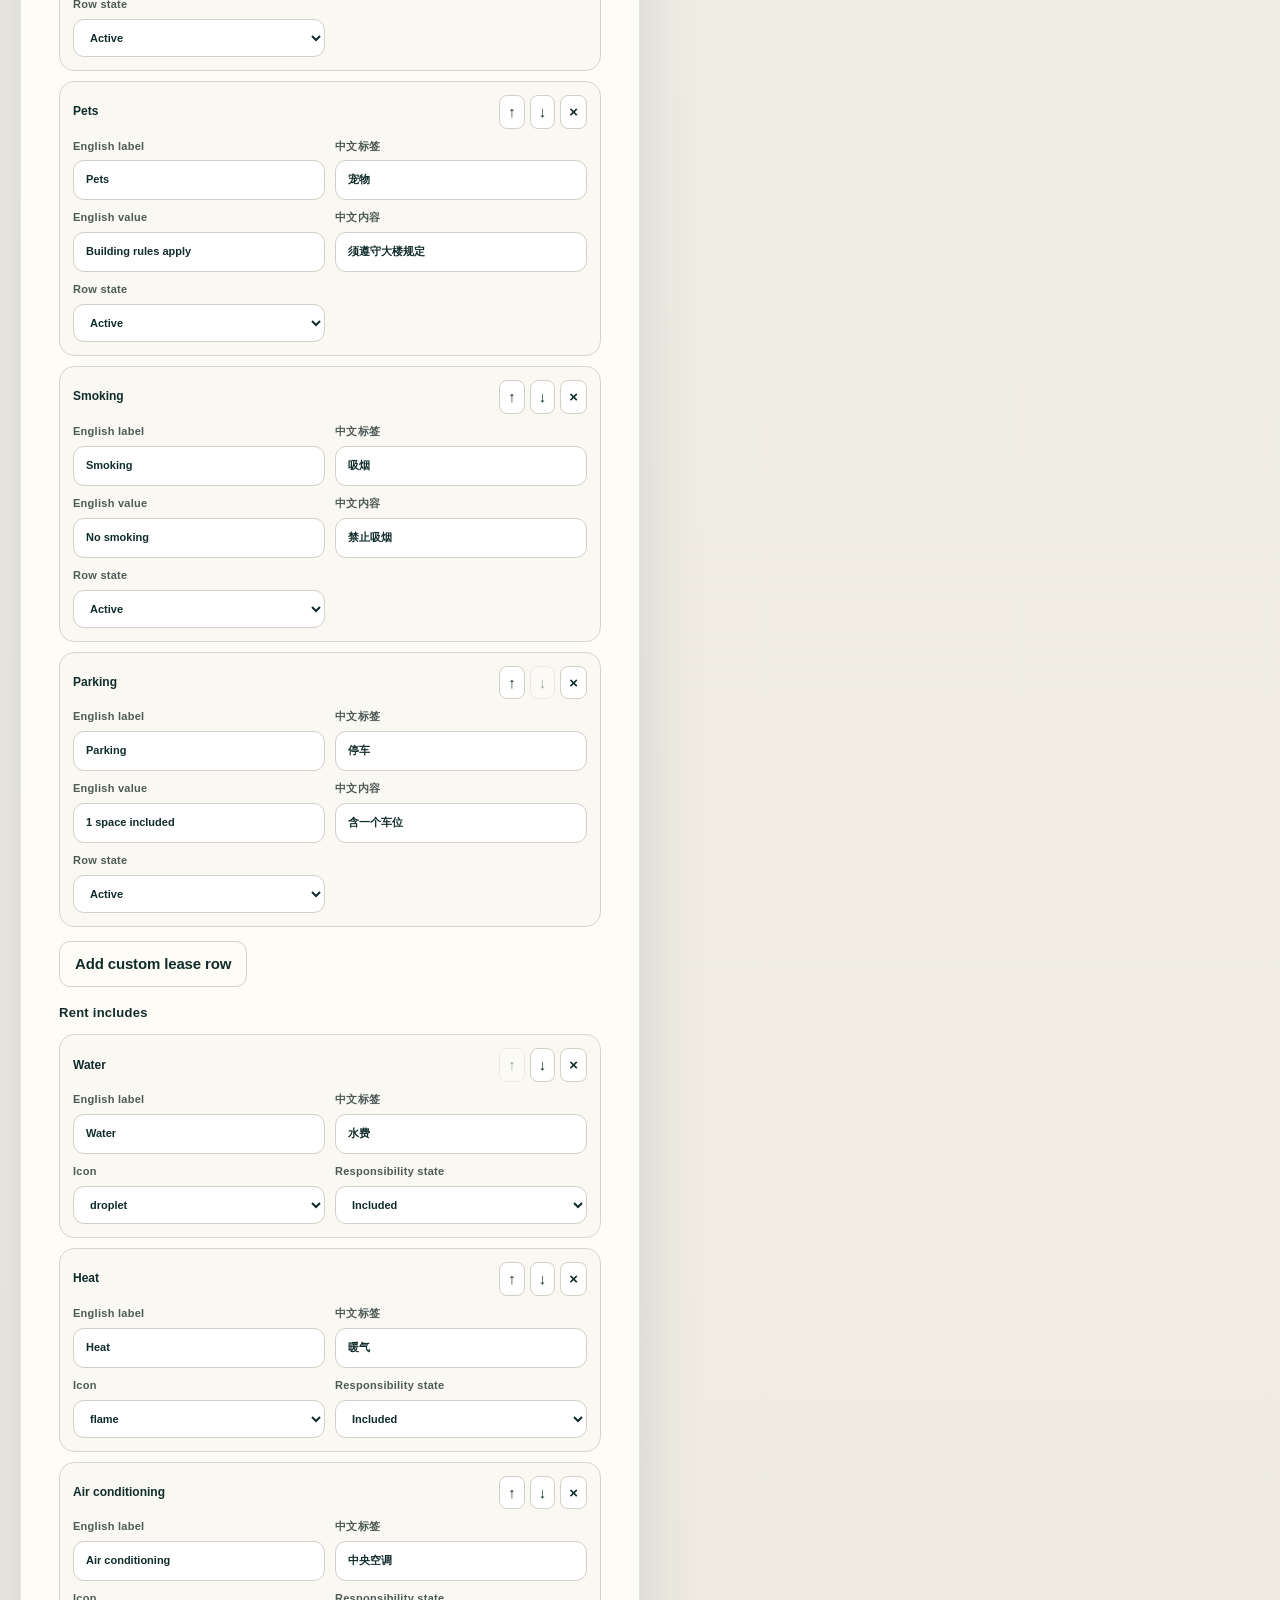
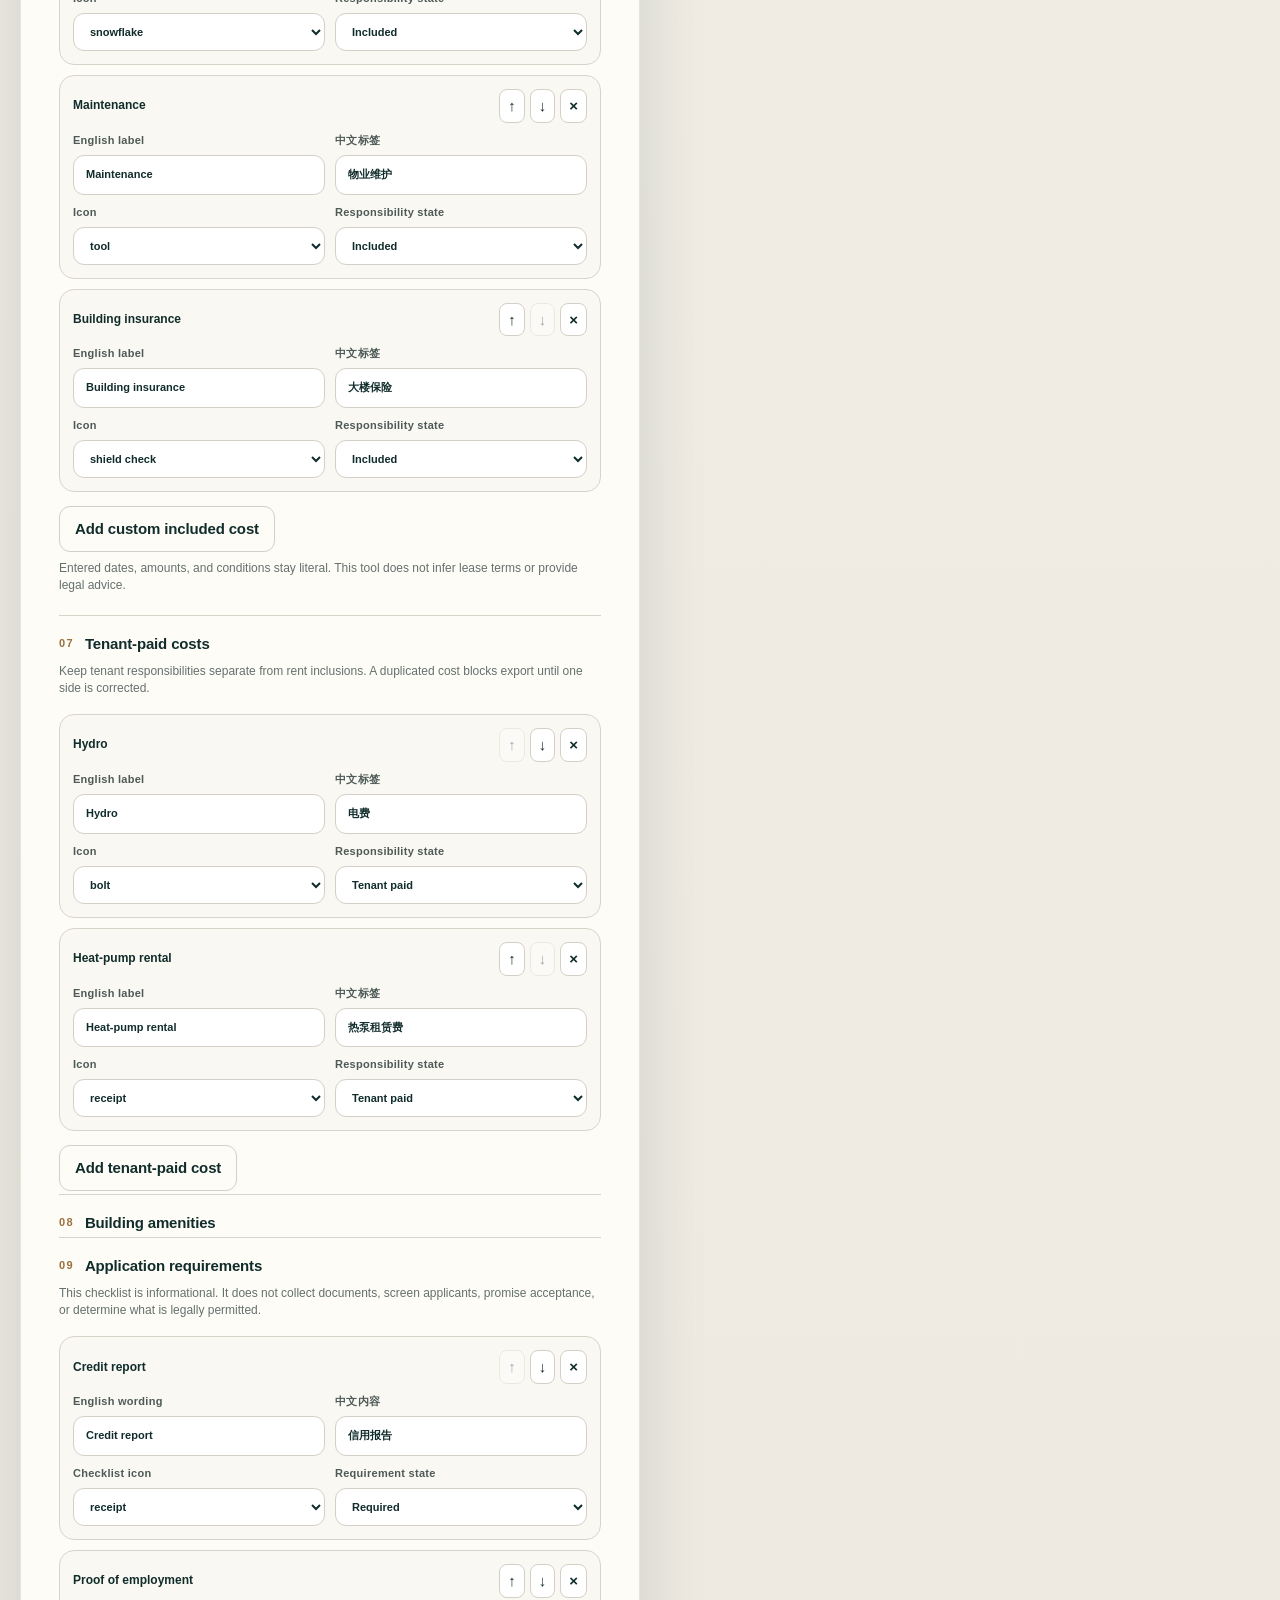
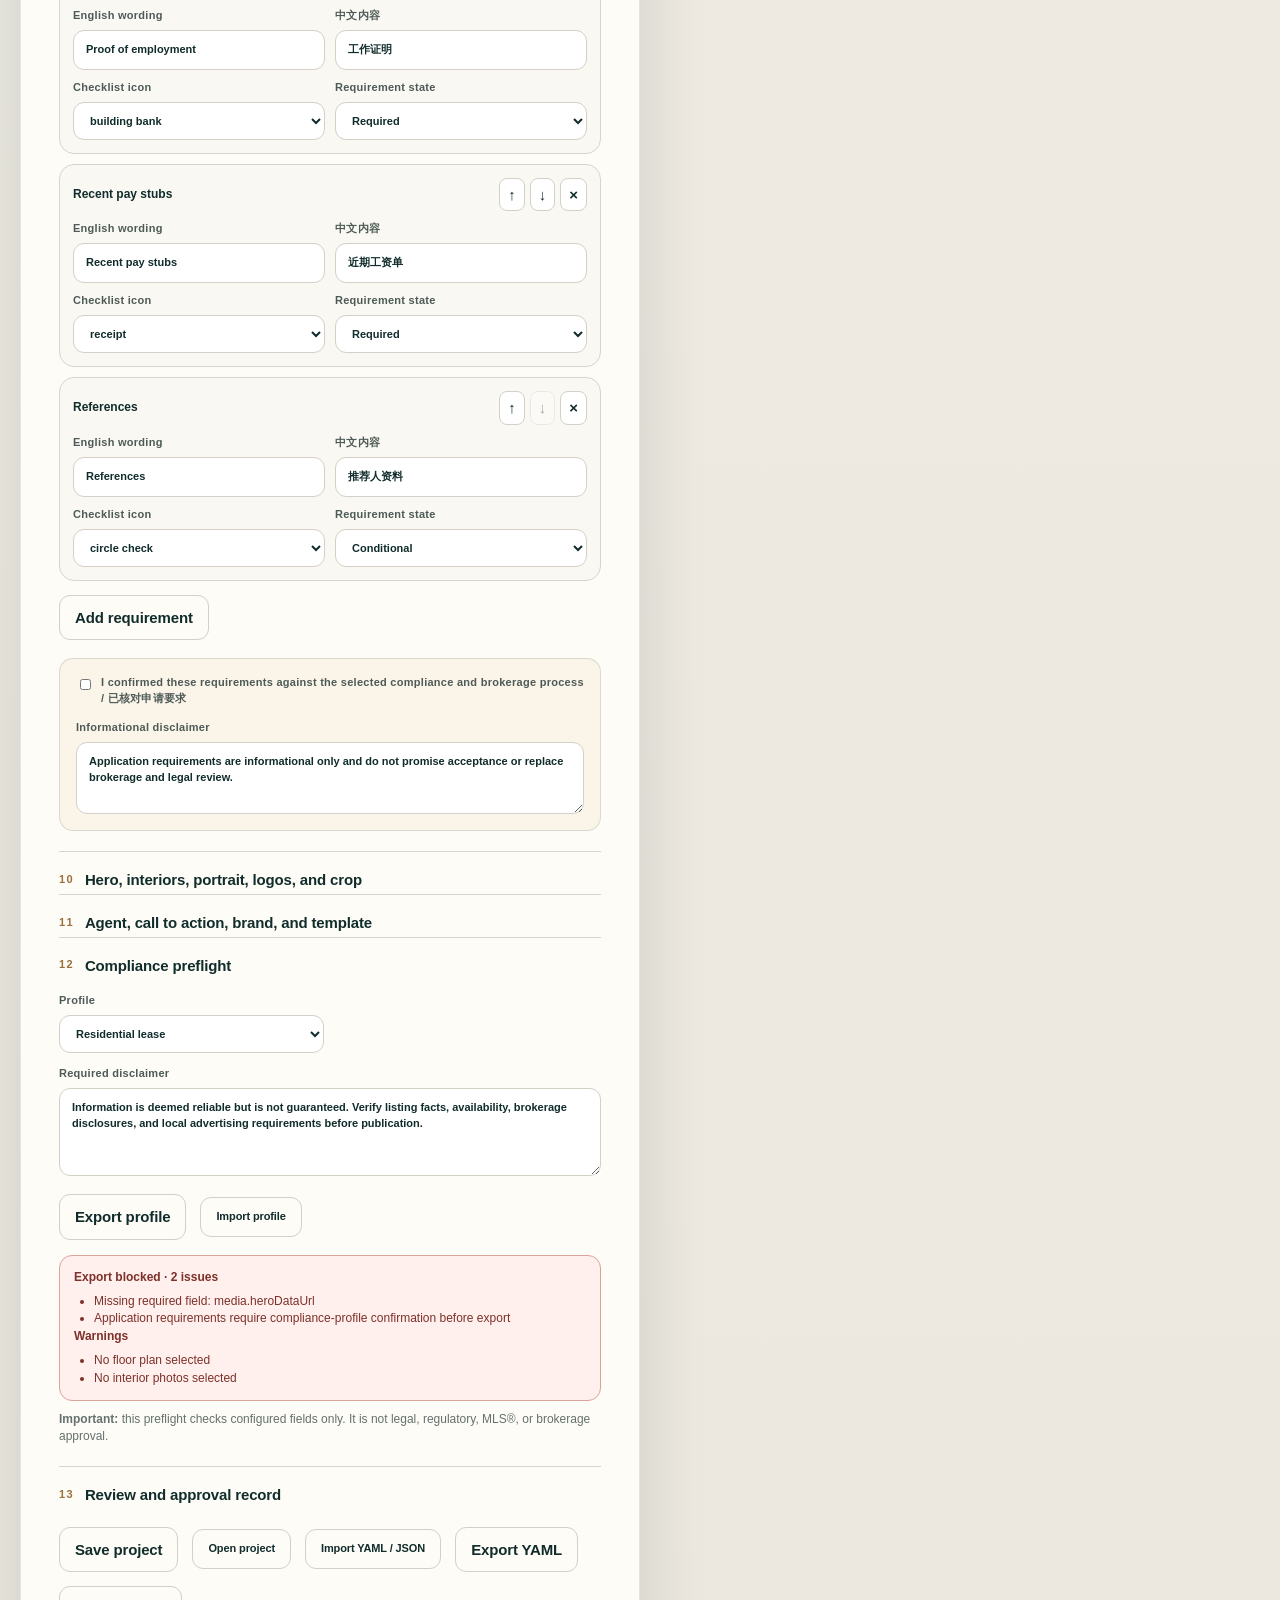
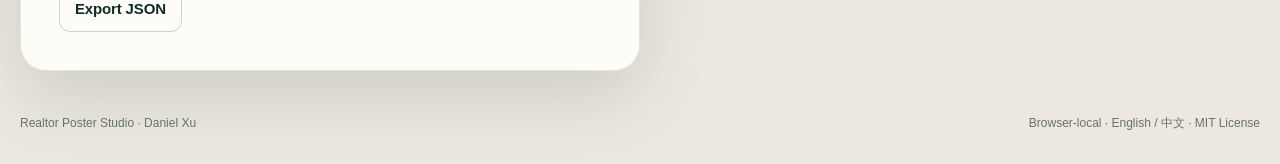
==== commit 515819eb: "Complete v1.4 stories 6-10 modular campaign" ====
--- a/web/index.html
+++ b/web/index.html
@@ -80,11 +80,6 @@
 灵活书房与充裕储物空间
 步行可达公共交通与湖滨
 工作与休闲配套齐全</textarea></label>
-          <label>English amenities<textarea data-path="content.amenitiesEn" rows="3">24-hour concierge
-Fitness studio
-Rooftop terrace</textarea></label>
-          <label>English utilities<textarea data-path="content.utilitiesEn" rows="3">Water included
-Hydro paid by tenant</textarea></label>
           <label class="span-2">English location highlights<textarea data-path="content.locationEn" rows="3">Waterfront
 Union Station
 Dining and shopping</textarea></label>
@@ -122,11 +117,37 @@
         <p class="field-note">Entered dates, amounts, and conditions stay literal. This tool does not infer lease terms or provide legal advice.</p>
       </details>
 
-      <details>
-        <summary><span>07</span> Hero, interiors, logos, and crop</summary>
+      <details open>
+        <summary><span>07</span> Tenant-paid costs</summary>
+        <p class="field-note">Keep tenant responsibilities separate from rent inclusions. A duplicated cost blocks export until one side is corrected.</p>
+        <div id="tenant-costs-editor" class="module-editor" aria-live="polite"></div>
+        <button id="add-tenant-cost" class="button button-quiet" type="button">Add tenant-paid cost</button>
+      </details>
+
+      <details>
+        <summary><span>08</span> Building amenities</summary>
+        <p class="field-note">Add up to twelve ordered amenities with user-reviewed English and Chinese labels.</p>
+        <div id="amenities-editor" class="module-editor" aria-live="polite"></div>
+        <button id="add-amenity" class="button button-quiet" type="button">Add amenity</button>
+      </details>
+
+      <details open>
+        <summary><span>09</span> Application requirements</summary>
+        <p class="field-note">This checklist is informational. It does not collect documents, screen applicants, promise acceptance, or determine what is legally permitted.</p>
+        <div id="requirements-editor" class="module-editor" aria-live="polite"></div>
+        <button id="add-requirement" class="button button-quiet" type="button">Add requirement</button>
+        <div class="form-grid module-confirmation">
+          <label class="span-2 module-toggle"><input data-path="compliance.applicationRequirementsConfirmed" type="checkbox"> I confirmed these requirements against the selected compliance and brokerage process / 已核对申请要求</label>
+          <label class="span-2">Informational disclaimer<textarea data-path="compliance.applicationDisclaimer" rows="3">Application requirements are informational only and do not promise acceptance or replace brokerage and legal review.</textarea></label>
+        </div>
+      </details>
+
+      <details>
+        <summary><span>10</span> Hero, interiors, portrait, logos, and crop</summary>
         <div class="upload-grid">
           <label class="upload-card"><strong>Hero photo</strong><small>JPG, PNG or WebP</small><input id="hero-upload" type="file" accept="image/jpeg,image/png,image/webp"></label>
           <label class="upload-card"><strong>Interior photos</strong><small>Choose up to four</small><input id="gallery-upload" type="file" multiple accept="image/jpeg,image/png,image/webp"></label>
+          <label class="upload-card"><strong>Agent portrait / avatar</strong><small>Photo or supplied illustration</small><input id="portrait-upload" type="file" accept="image/png,image/jpeg,image/webp"></label>
           <label class="upload-card"><strong>Light logo</strong><small>For dark backgrounds</small><input id="logo-light-upload" type="file" accept="image/png,image/jpeg,image/webp"></label>
           <label class="upload-card"><strong>Dark logo</strong><small>For light backgrounds</small><input id="logo-dark-upload" type="file" accept="image/png,image/jpeg,image/webp"></label>
         </div>
@@ -142,7 +163,7 @@
       </details>
 
       <details>
-        <summary><span>08</span> Agent, brand, and template</summary>
+        <summary><span>11</span> Agent, call to action, brand, and template</summary>
         <div class="form-grid">
           <label>Agent<input data-path="contact.name" value="Daniel Xu"></label>
           <label>Title<input data-path="contact.title" value="Sales Representative"></label>
@@ -151,13 +172,23 @@
           <label>Brand tagline<input data-path="brand.tagline" value="Move beautifully."></label>
           <label>Phone<input data-path="contact.phone" inputmode="tel" value="416-555-0198"></label>
           <label>Email<input data-path="contact.email" inputmode="email" value="hello@example.com"></label>
-          <label class="span-2">Website<input data-path="brand.website" value="example.com"></label>
+          <label>Agent website<input data-path="contact.website" value="example.com"></label>
+          <label>Portrait state<select data-path="contact.portraitMode"><option value="photo">Photo</option><option value="illustrated">Supplied illustrated avatar</option><option value="initials">Initials</option><option value="none">No portrait</option></select></label>
+          <label>Portrait horizontal focus<input id="portrait-focus-x" type="range" min="0" max="100" value="50"></label>
+          <label>Portrait vertical focus<input id="portrait-focus-y" type="range" min="0" max="100" value="50"></label>
+          <label>English personal tagline<input data-path="contact.taglineEn" value="Your dedicated leasing expert"></label>
+          <label>中文个人标语<input lang="zh-Hans" data-path="contact.taglineZh" value="您的专属租赁顾问"></label>
+          <label>English CTA heading<input data-path="contact.ctaTitleEn" value="Find your next home"></label>
+          <label>中文行动标题<input lang="zh-Hans" data-path="contact.ctaTitleZh" value="找到理想新居"></label>
+          <label>English CTA body<input data-path="contact.ctaBodyEn" value="Professional, responsive, local."></label>
+          <label>中文行动说明<input lang="zh-Hans" data-path="contact.ctaBodyZh" value="专业、及时、熟悉本地。"></label>
+          <label class="span-2">Brokerage website<input data-path="brand.website" value="example.com"></label>
           <label>Accent<input data-path="theme.accent" data-color="accent" type="color" value="#d6a25e"></label>
           <label>Ink<input data-path="theme.ink" data-color="ink" type="color" value="#102c2b"></label>
           <label>Paper<input data-path="theme.paper" data-color="paper" type="color" value="#fffdf8"></label>
           <label>Typography<select data-path="typography.style"><option value="editorial">Editorial</option><option value="modern">Modern</option><option value="classic">Classic</option></select></label>
-          <label>Template name<input data-path="template.name" value="Harbour Editorial"></label>
-          <label>Template version<input data-path="template.version" value="1.0.0"></label>
+          <label>Template name<input data-path="template.name" value="Harbour Editorial Modular"></label>
+          <label>Template version<input data-path="template.version" value="2.0.0"></label>
         </div>
         <fieldset class="lock-grid">
           <legend>Lock selected template fields</legend>
@@ -178,7 +209,7 @@
       </details>
 
       <details id="compliance-section" open>
-        <summary><span>09</span> Compliance preflight</summary>
+        <summary><span>12</span> Compliance preflight</summary>
         <div class="form-grid">
           <label>Profile<select id="compliance-profile" data-path="compliance.profileId"><option value="lease">Residential lease</option><option value="sale">Residential sale</option><option value="open_house">Open house</option><option value="just_listed">Just listed</option></select></label>
           <label class="span-2">Required disclaimer<textarea data-path="compliance.disclaimer" rows="4"></textarea></label>
@@ -192,7 +223,7 @@
       </details>
 
       <details>
-        <summary><span>10</span> Review and approval record</summary>
+        <summary><span>13</span> Review and approval record</summary>
         <div class="form-grid">
           <label>Status<select data-path="review.status"><option>Draft</option><option>Changes Requested</option><option>Approved</option></select></label>
           <label>Reviewer<input data-path="review.reviewer" placeholder="Reviewer name"></label>
--- a/web/styles.css
+++ b/web/styles.css
@@ -110,6 +110,8 @@
 input[type="color"] { min-height: 43px; padding: 5px; }
 .field-note { margin: 8px 0 17px; color: var(--muted); font-size: 12px; }
 .module-subheading { margin: 18px 0 10px; color: var(--ink); font: 800 13px/1.2 Inter, ui-sans-serif, sans-serif; letter-spacing: .02em; }
+.module-confirmation { margin-top: 18px; padding: 16px; border: 1px solid rgba(16,44,43,.14); border-radius: 14px; background: rgba(214,162,94,.08); }
+.module-confirmation .module-toggle { align-items: flex-start; line-height: 1.45; }
 .module-editor { display: grid; gap: 10px; margin: 14px 0; }
 .module-card { border: 1px solid var(--line); border-radius: 15px; padding: 13px; background: #faf8f2; }
 .module-card-header { display: flex; align-items: center; justify-content: space-between; gap: 10px; margin-bottom: 10px; }
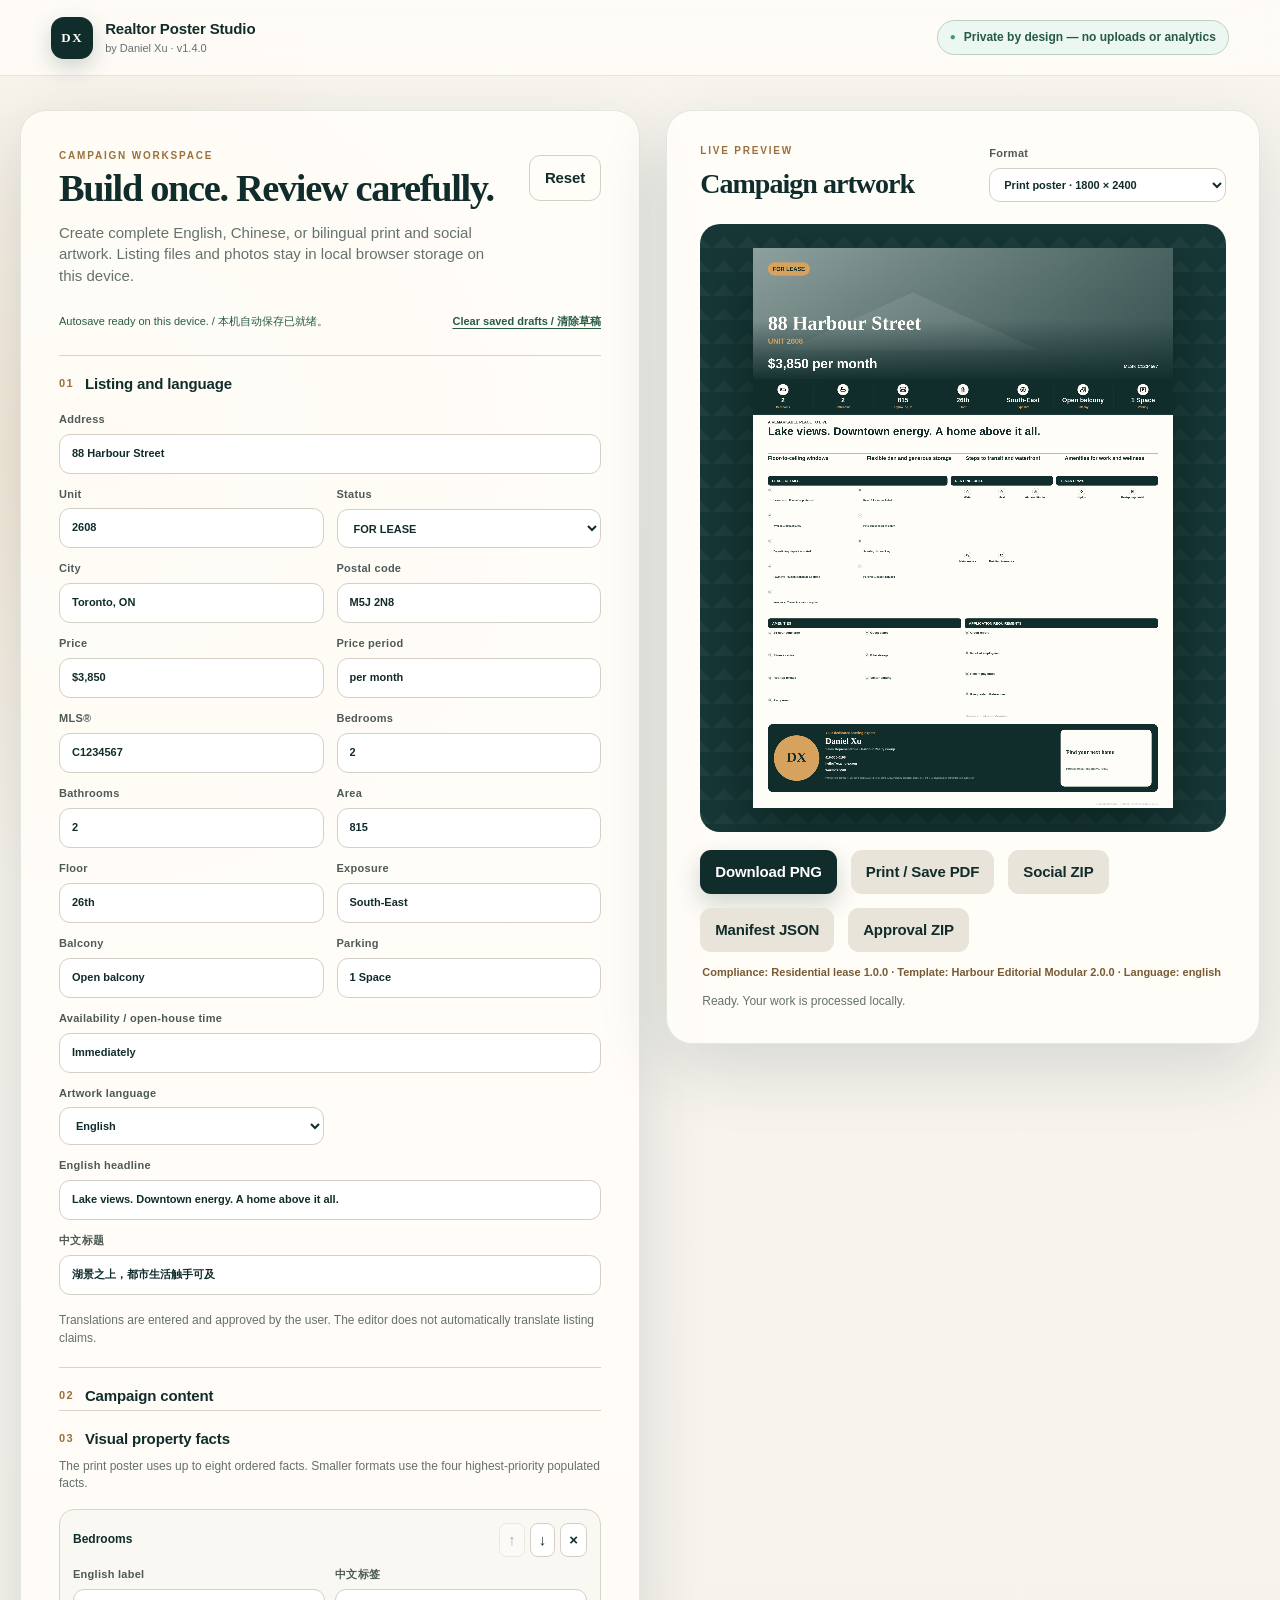
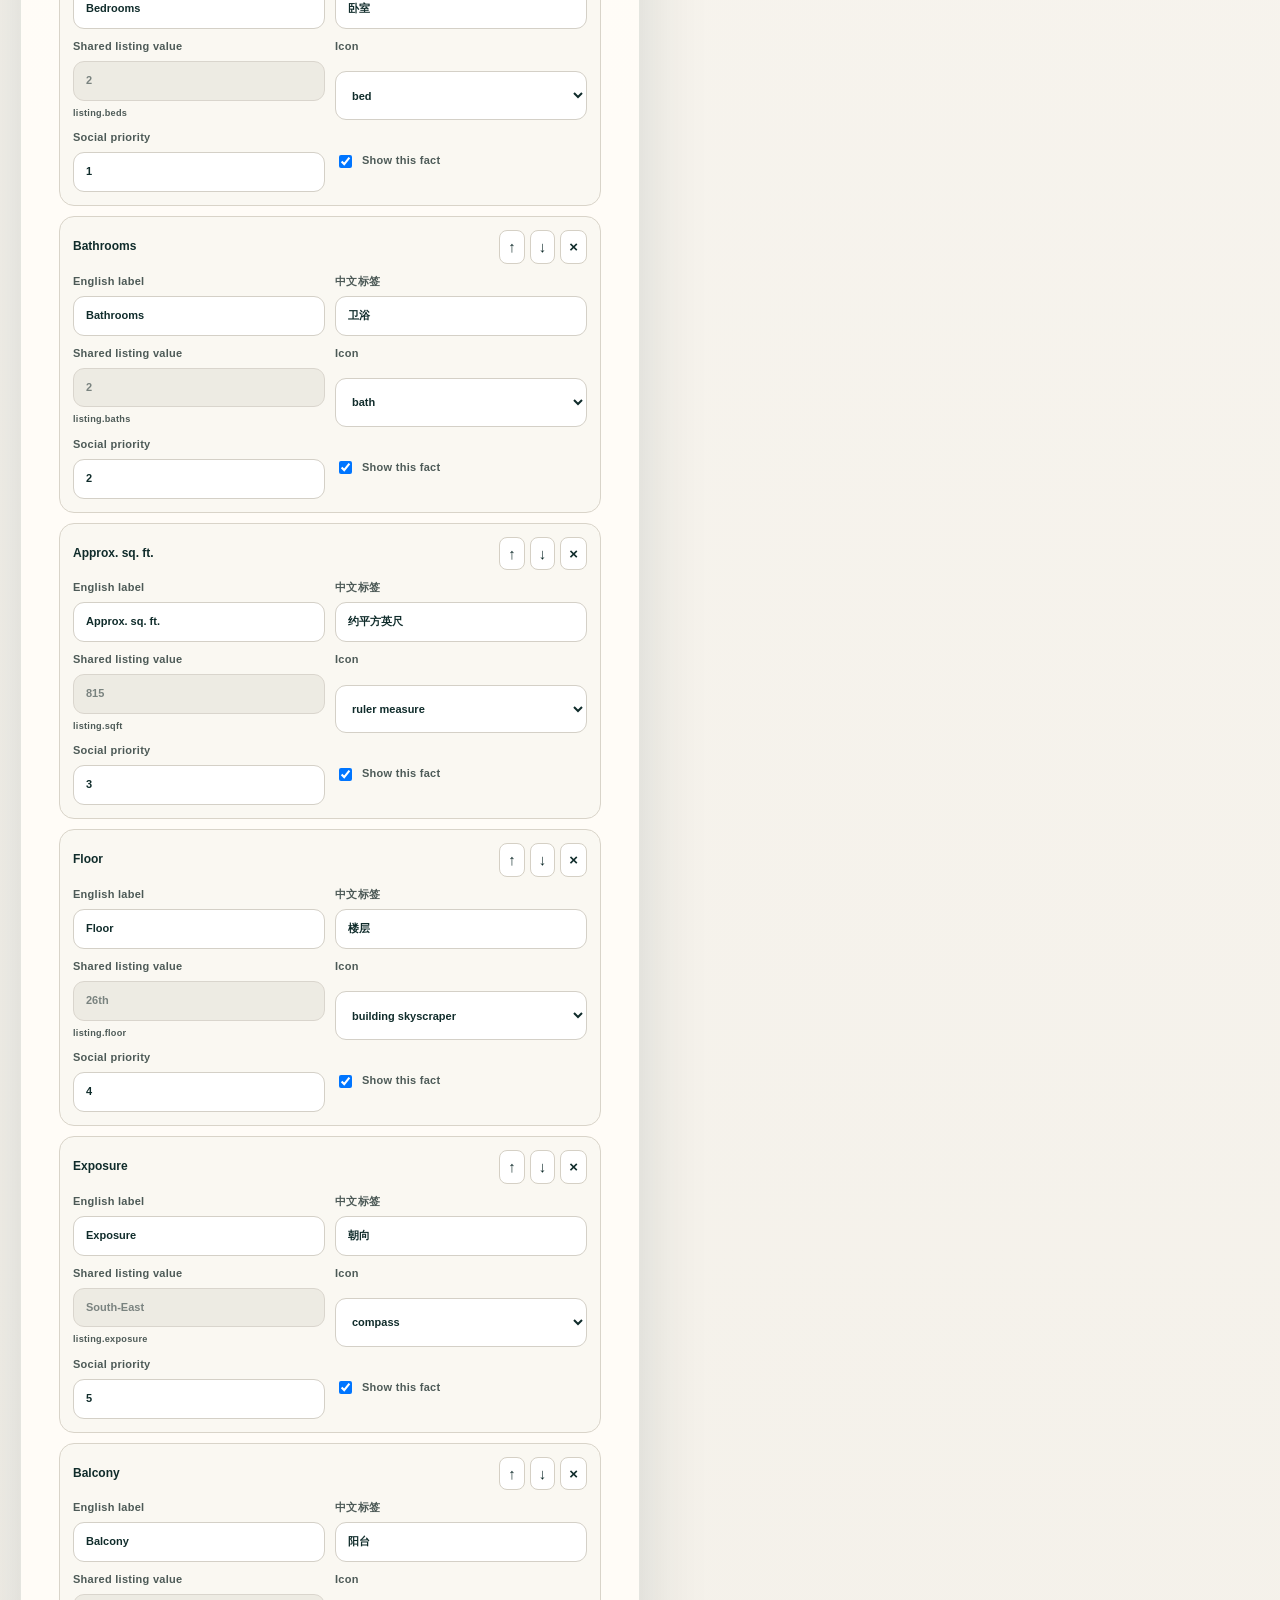
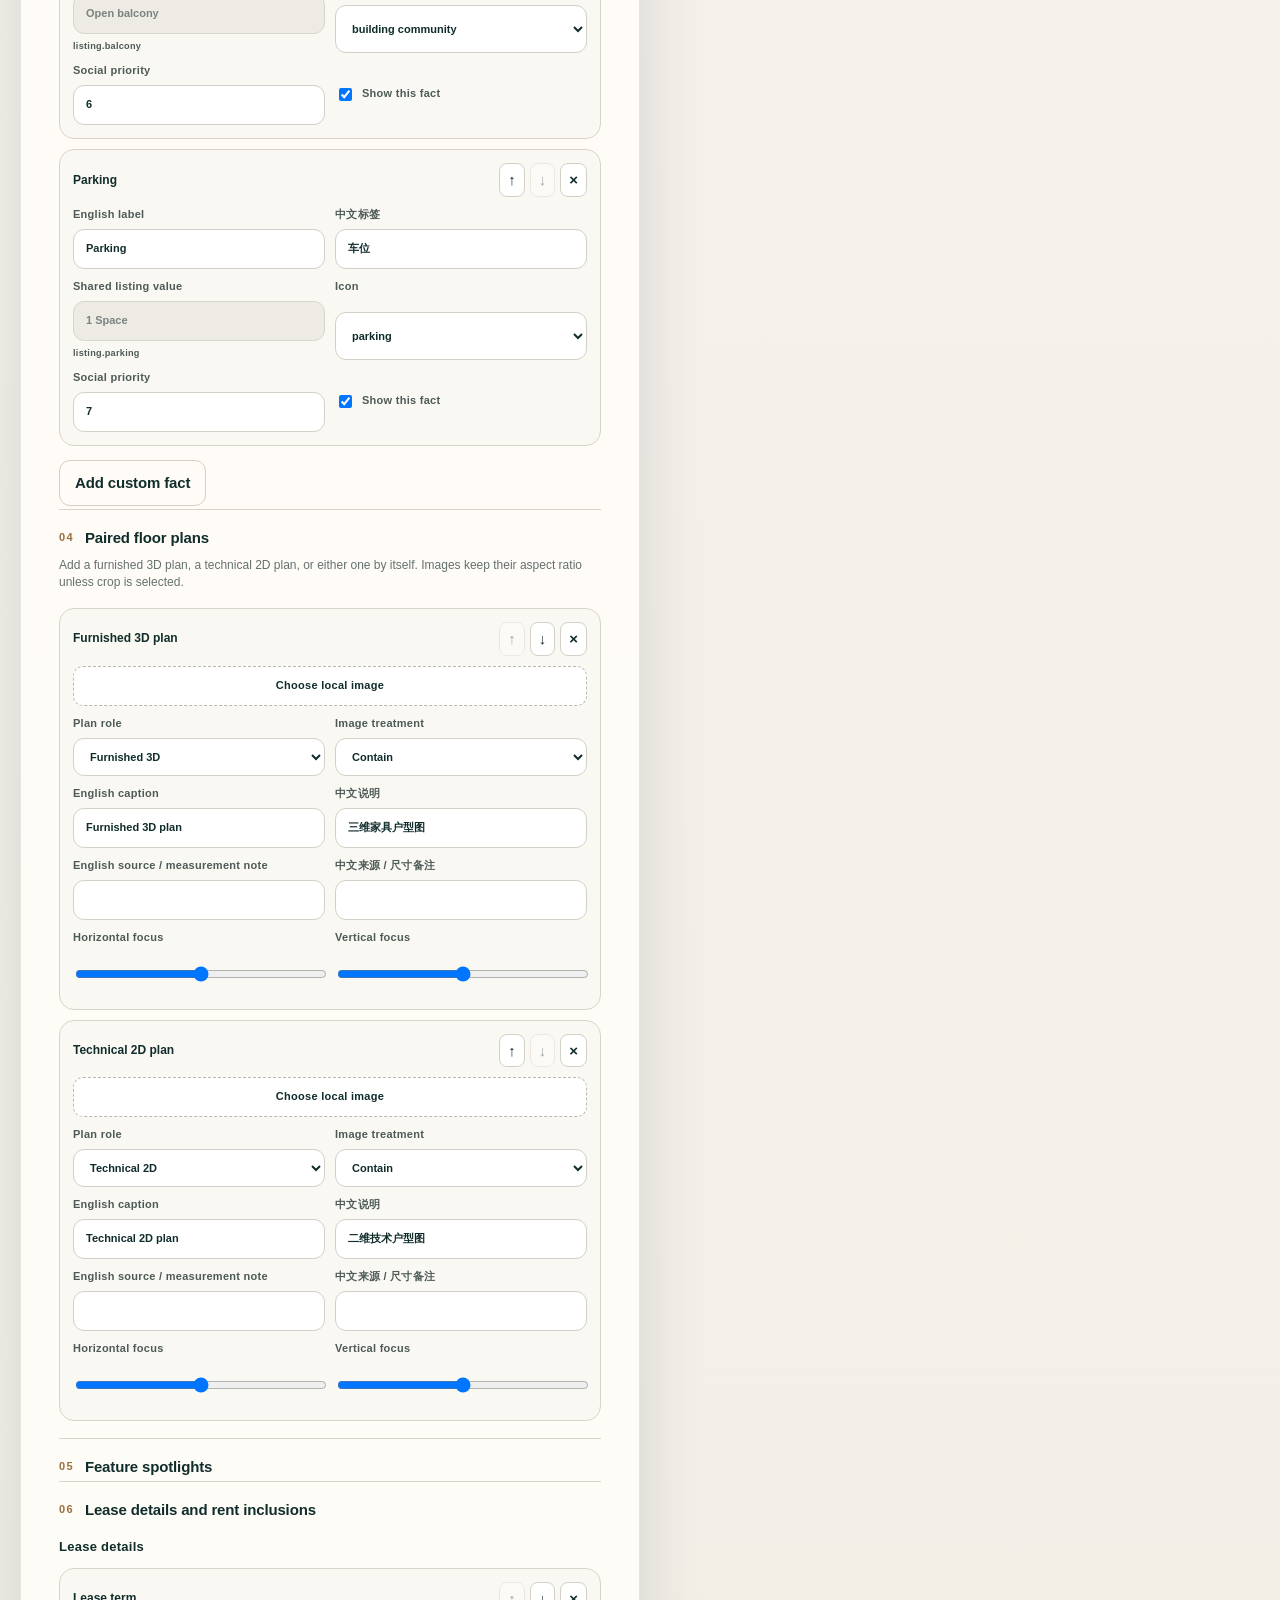
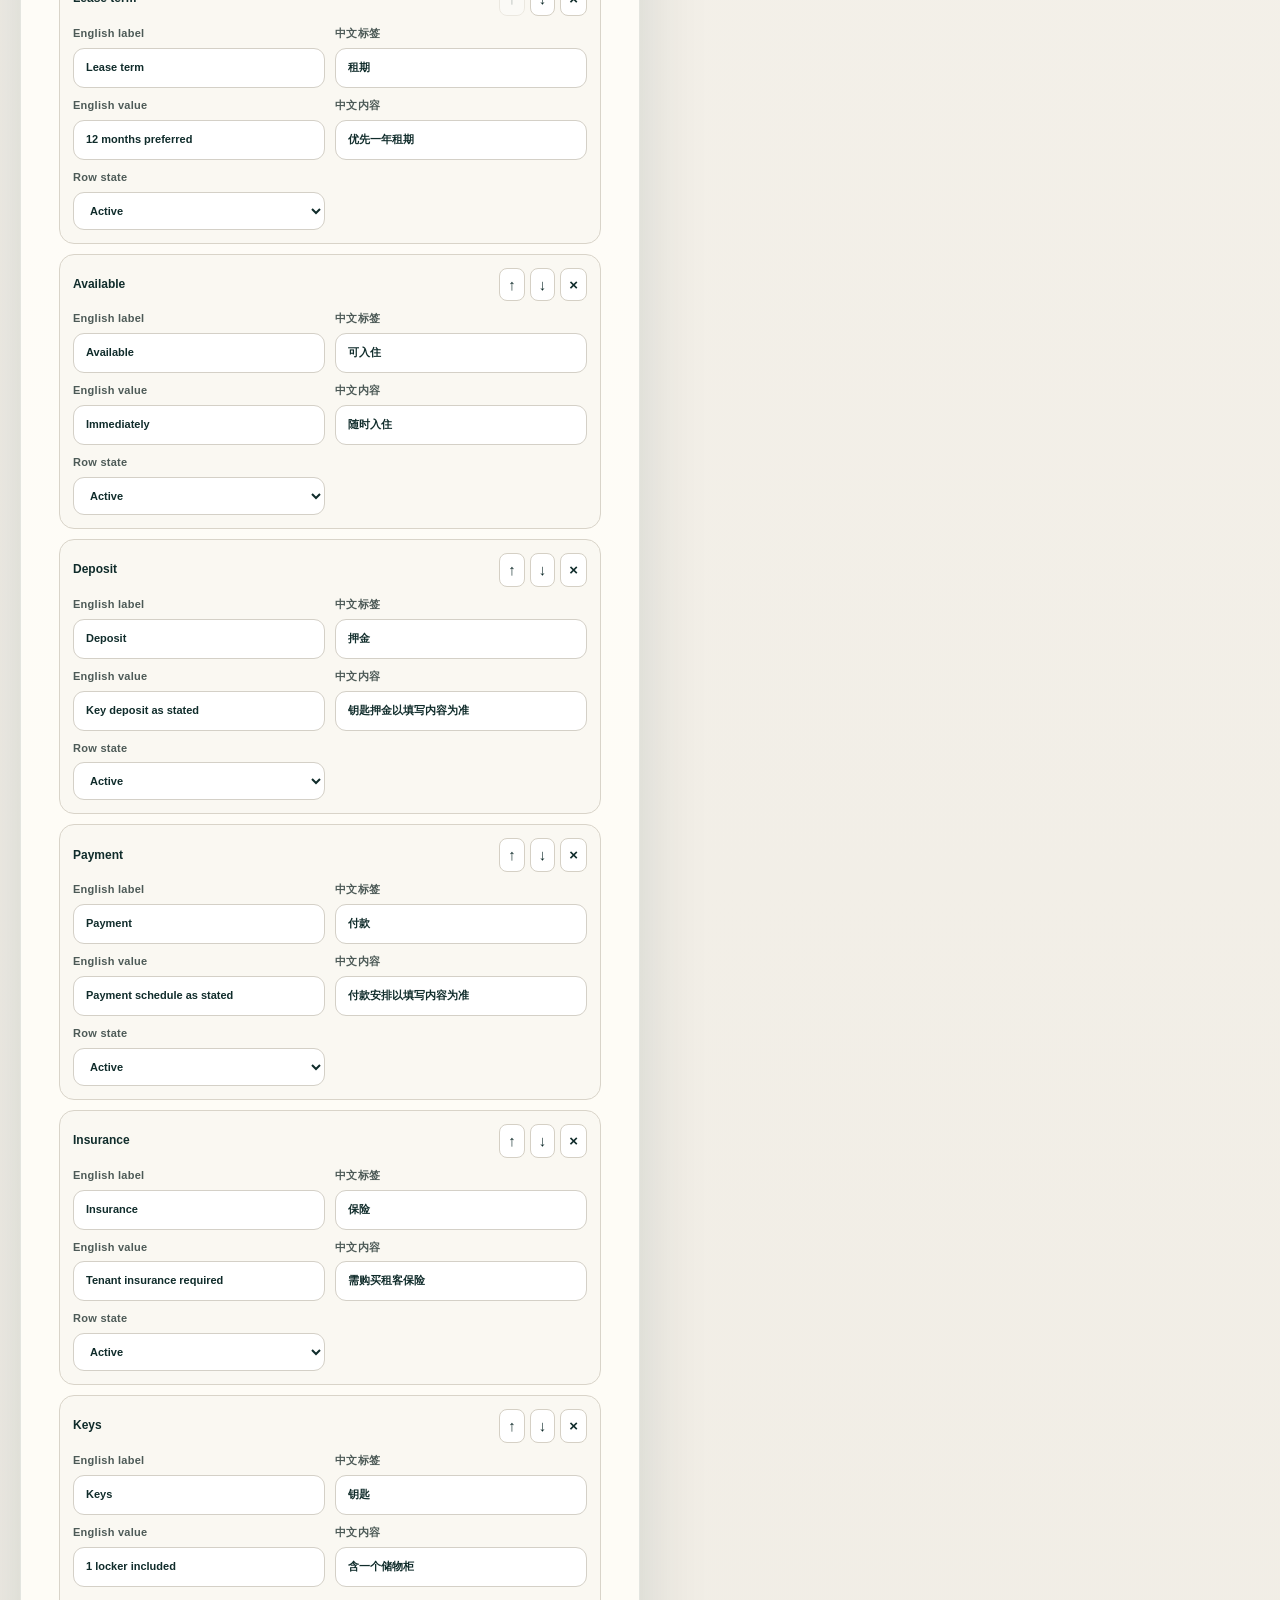
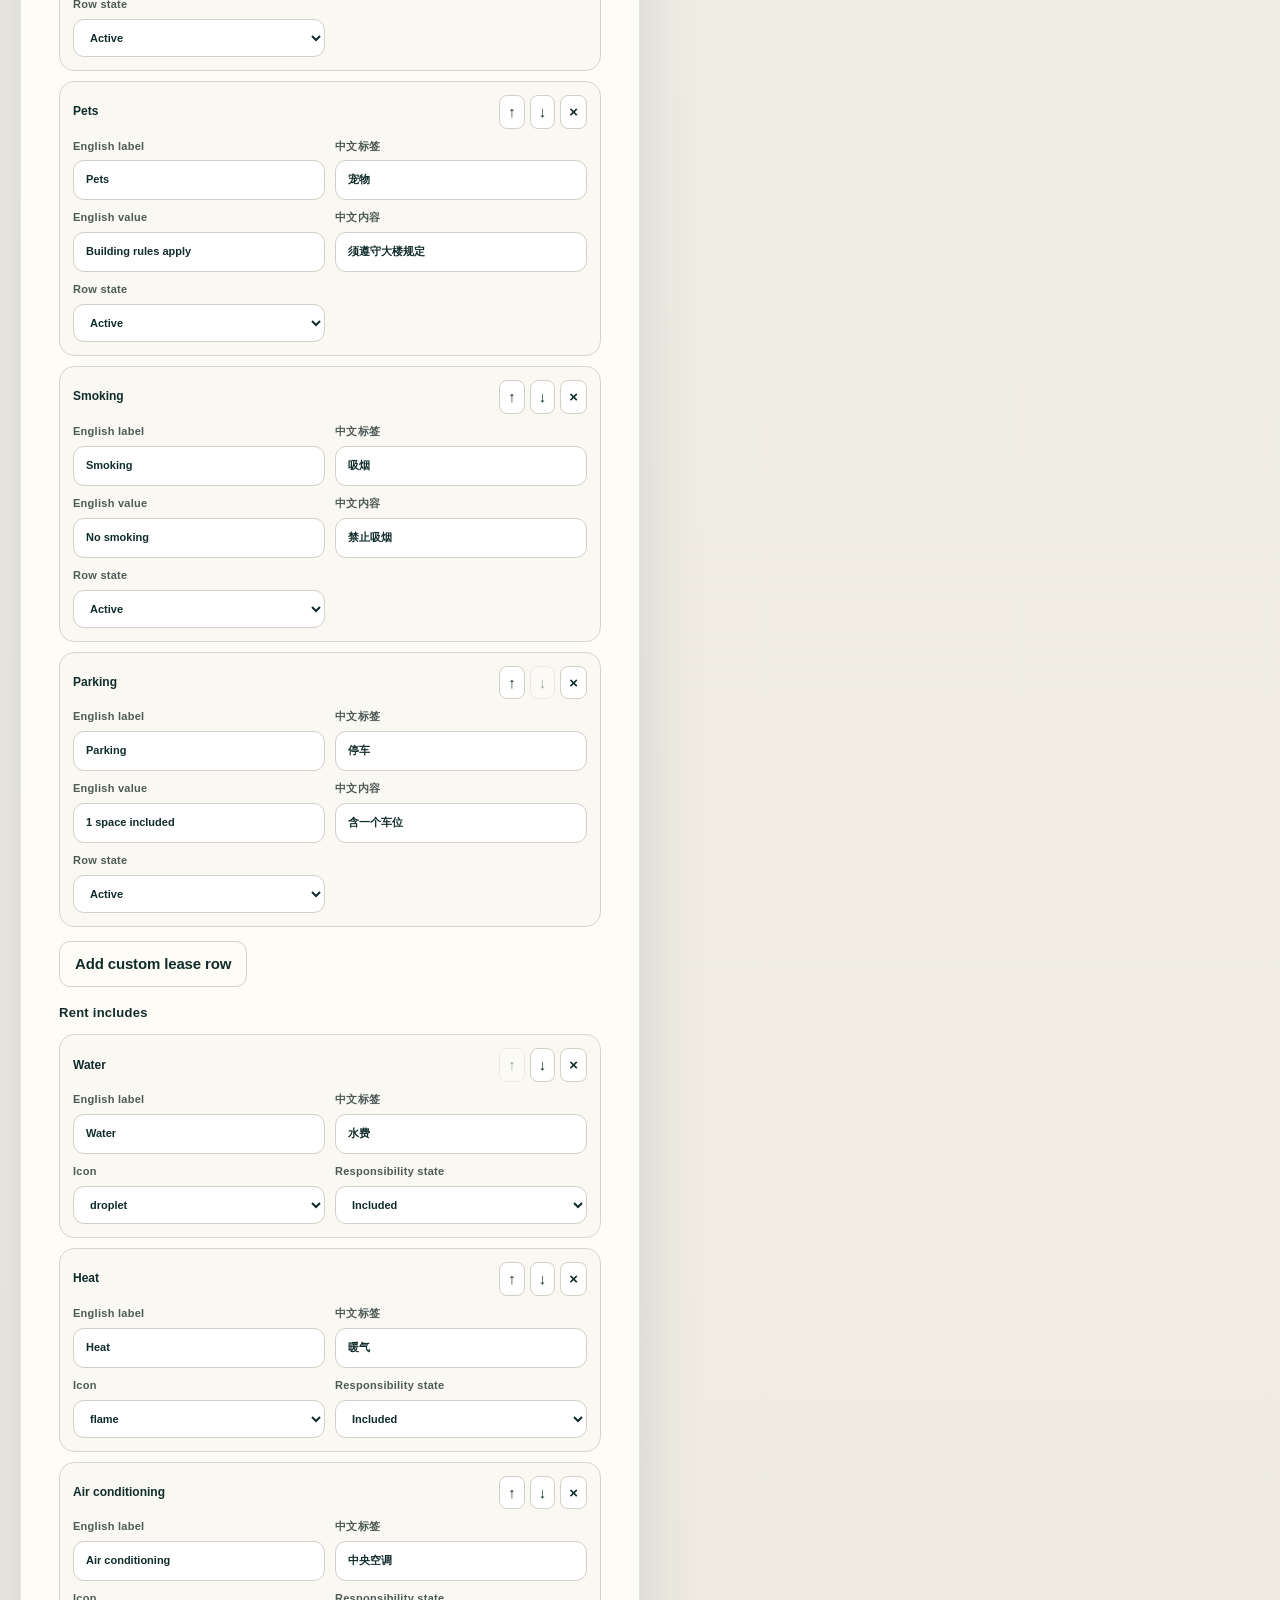
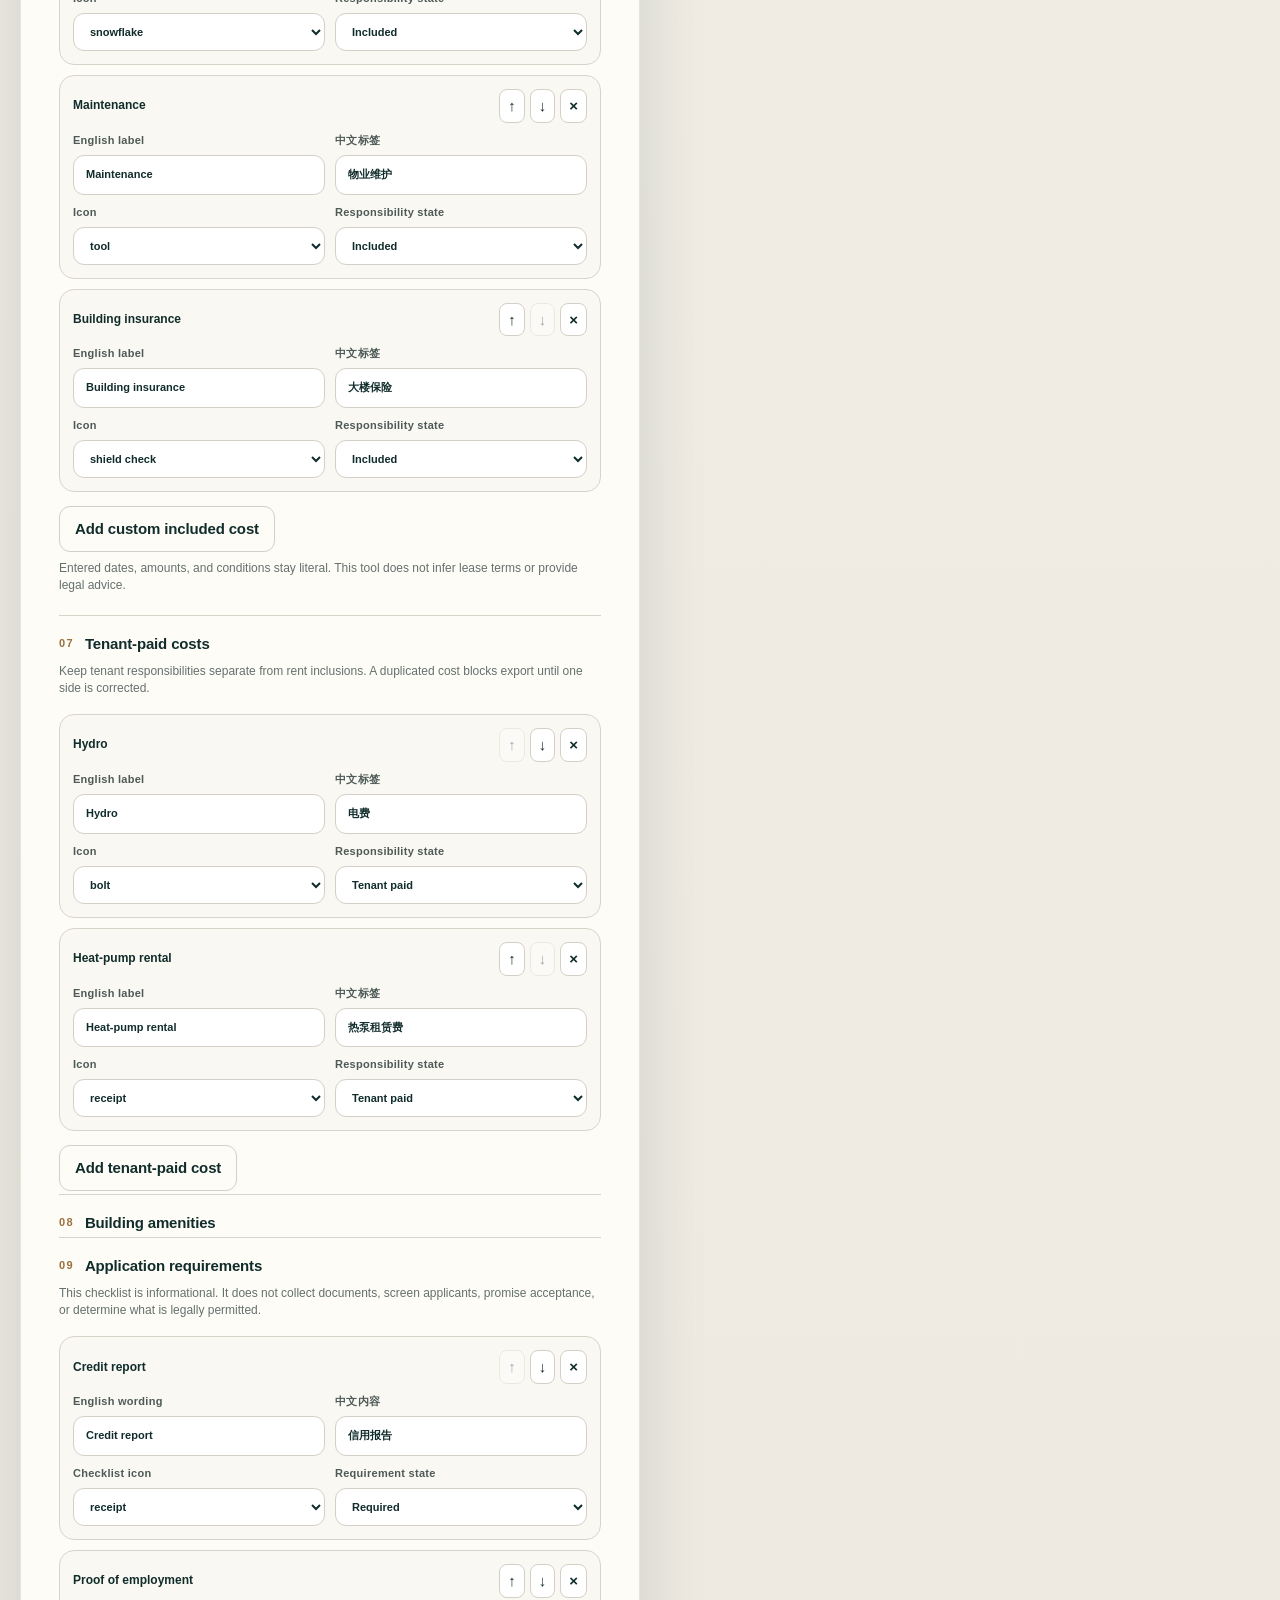
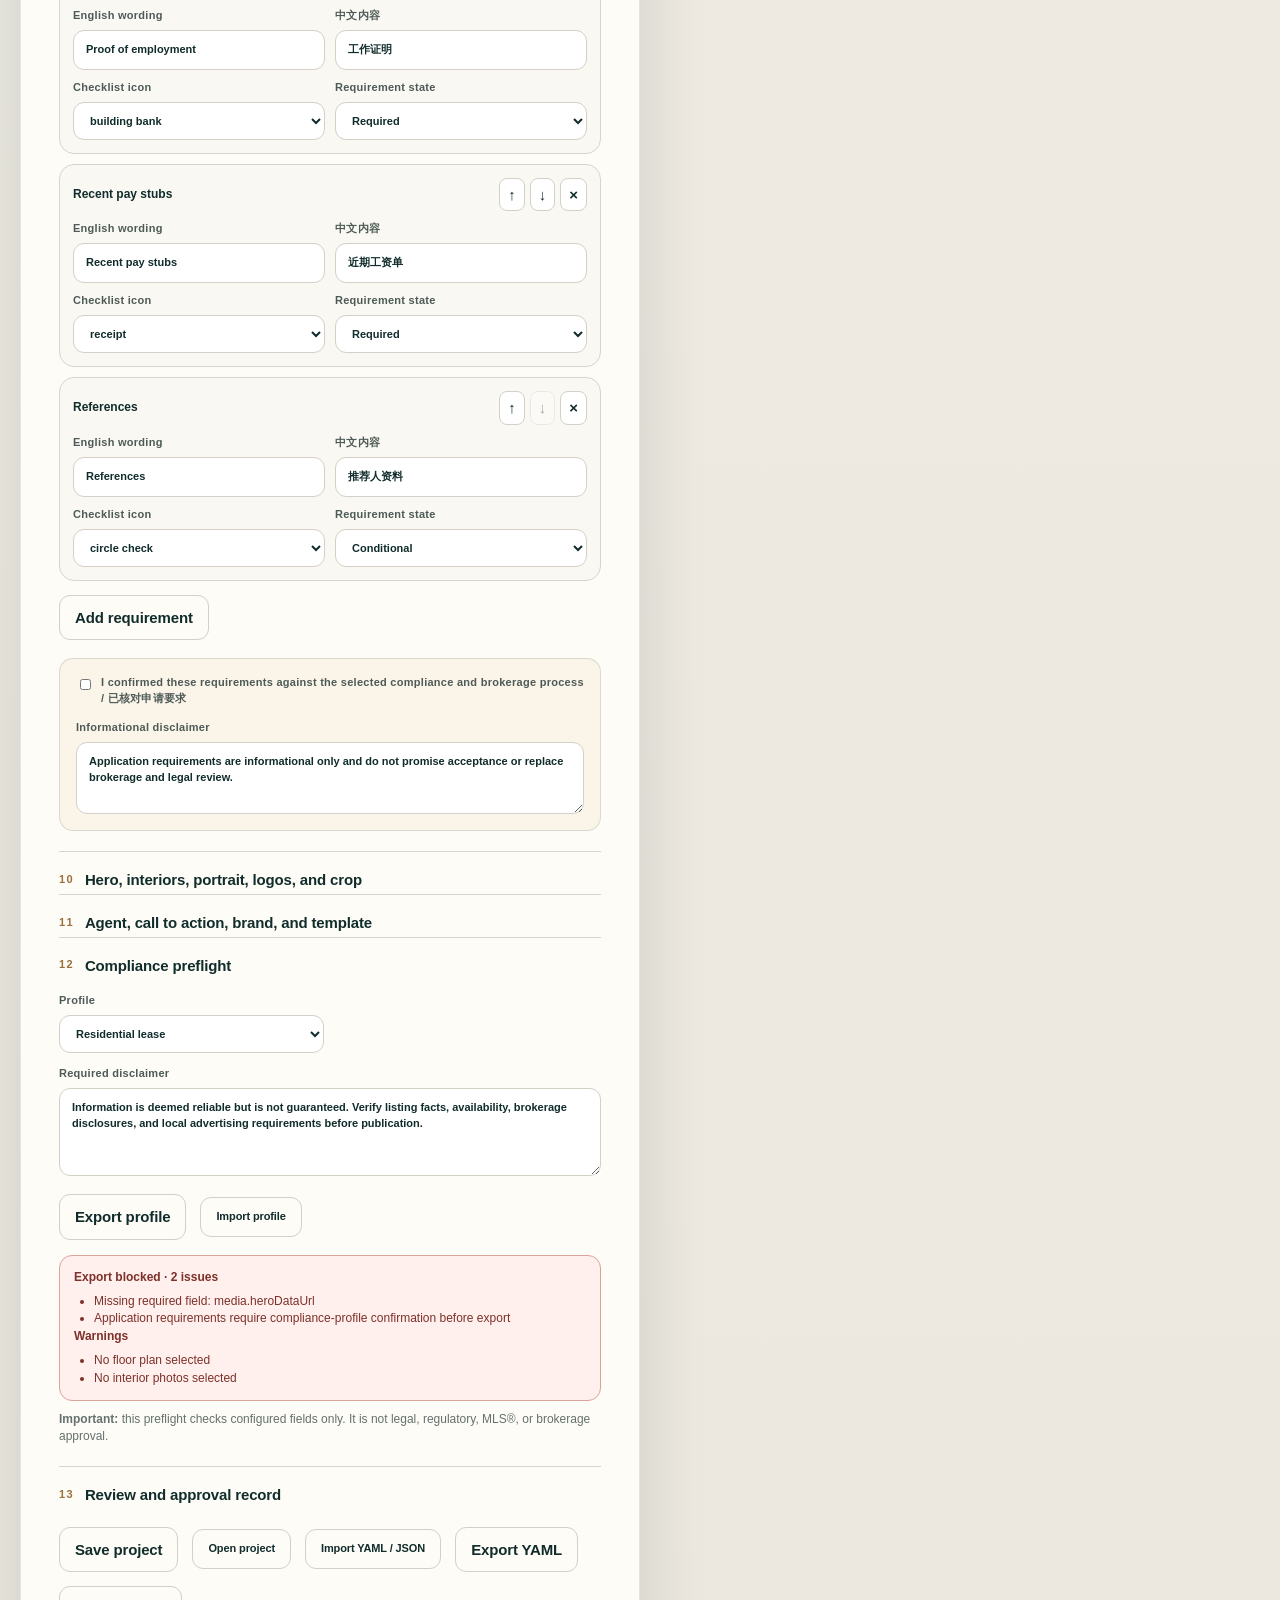
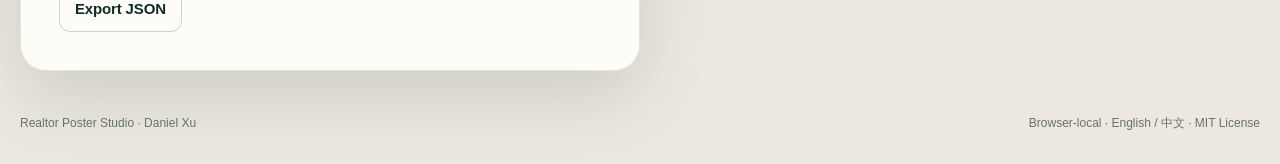
==== commit 9cd1e048: "Release v1.4.0" ====
--- a/web/index.html
+++ b/web/index.html
@@ -11,7 +11,7 @@
   <header class="site-header">
     <a class="brand" href="#top" aria-label="Realtor Poster Studio home">
       <span class="brand-mark" aria-hidden="true">DX</span>
-      <span><strong>Realtor Poster Studio</strong><small>by Daniel Xu · v1.4 preview</small></span>
+      <span><strong>Realtor Poster Studio</strong><small>by Daniel Xu · v1.4.0</small></span>
     </a>
     <div class="privacy-badge"><span aria-hidden="true">●</span> Private by design — no uploads or analytics</div>
   </header>
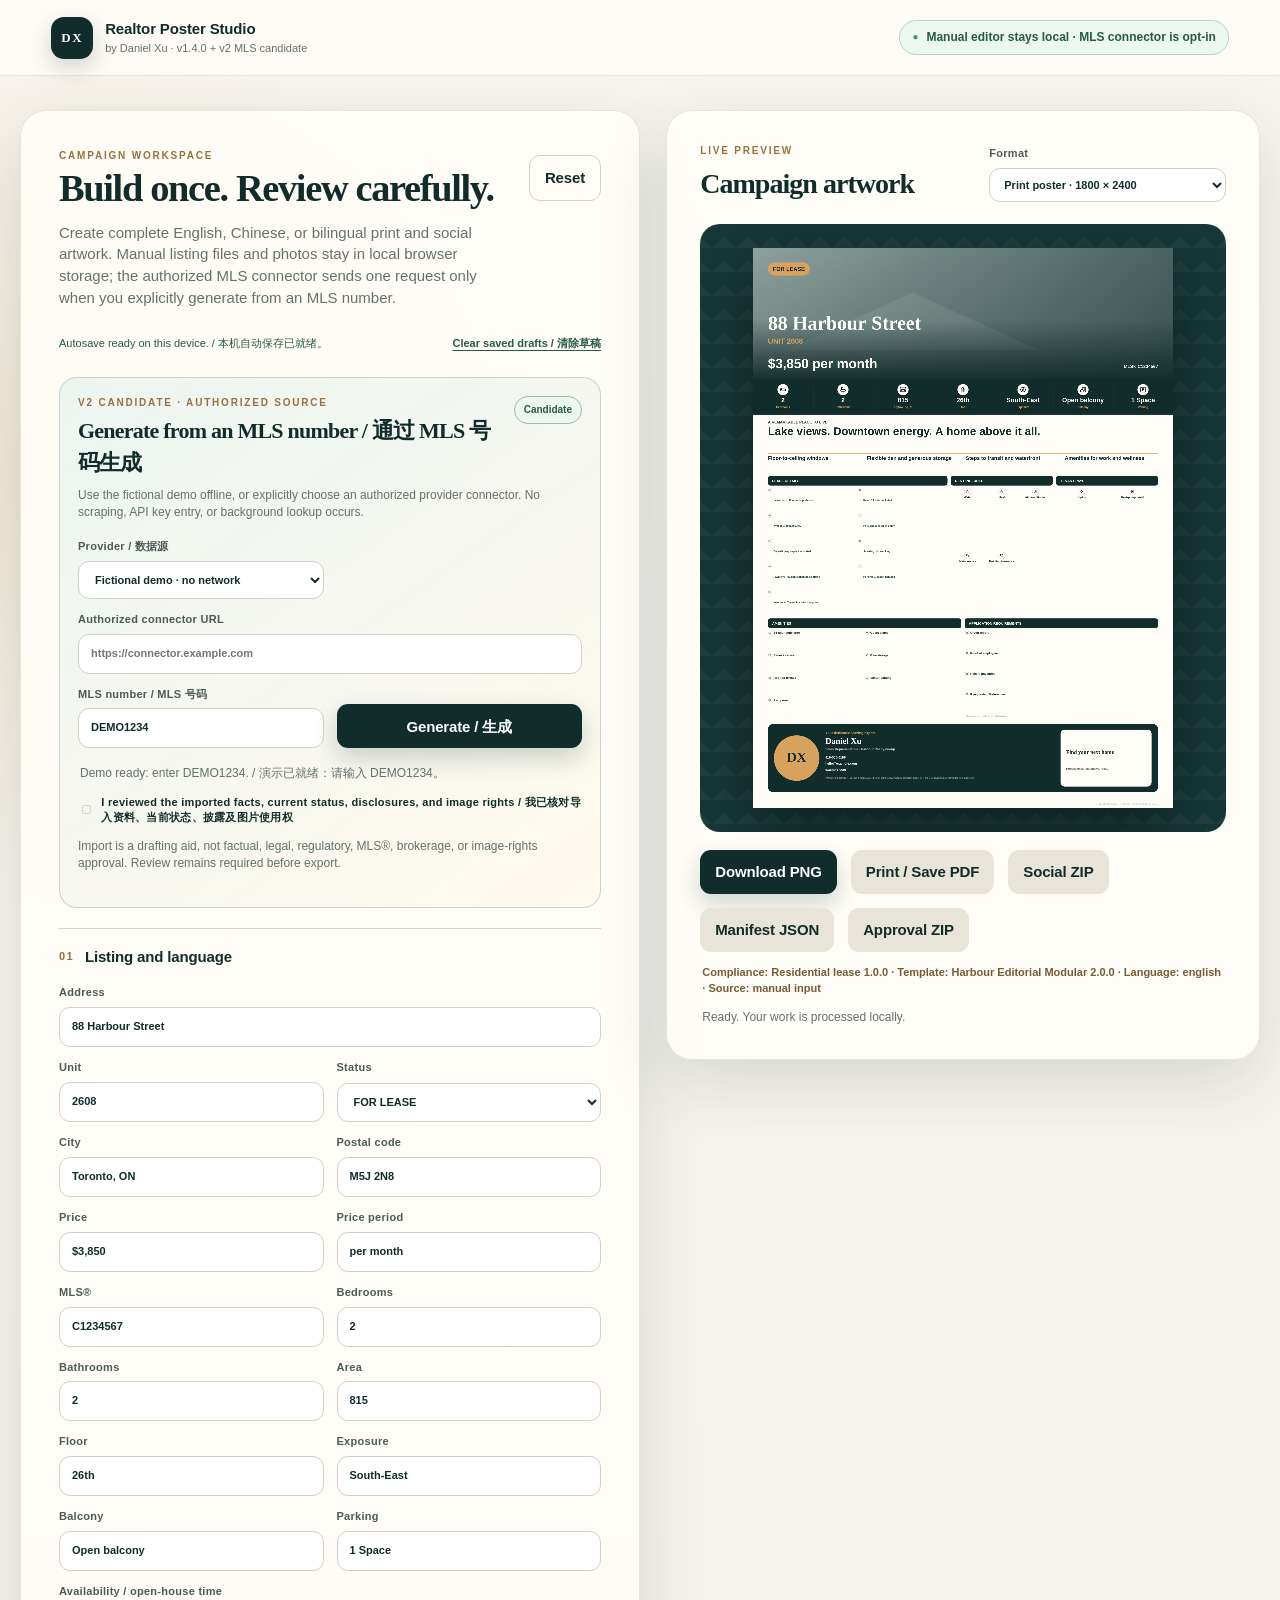
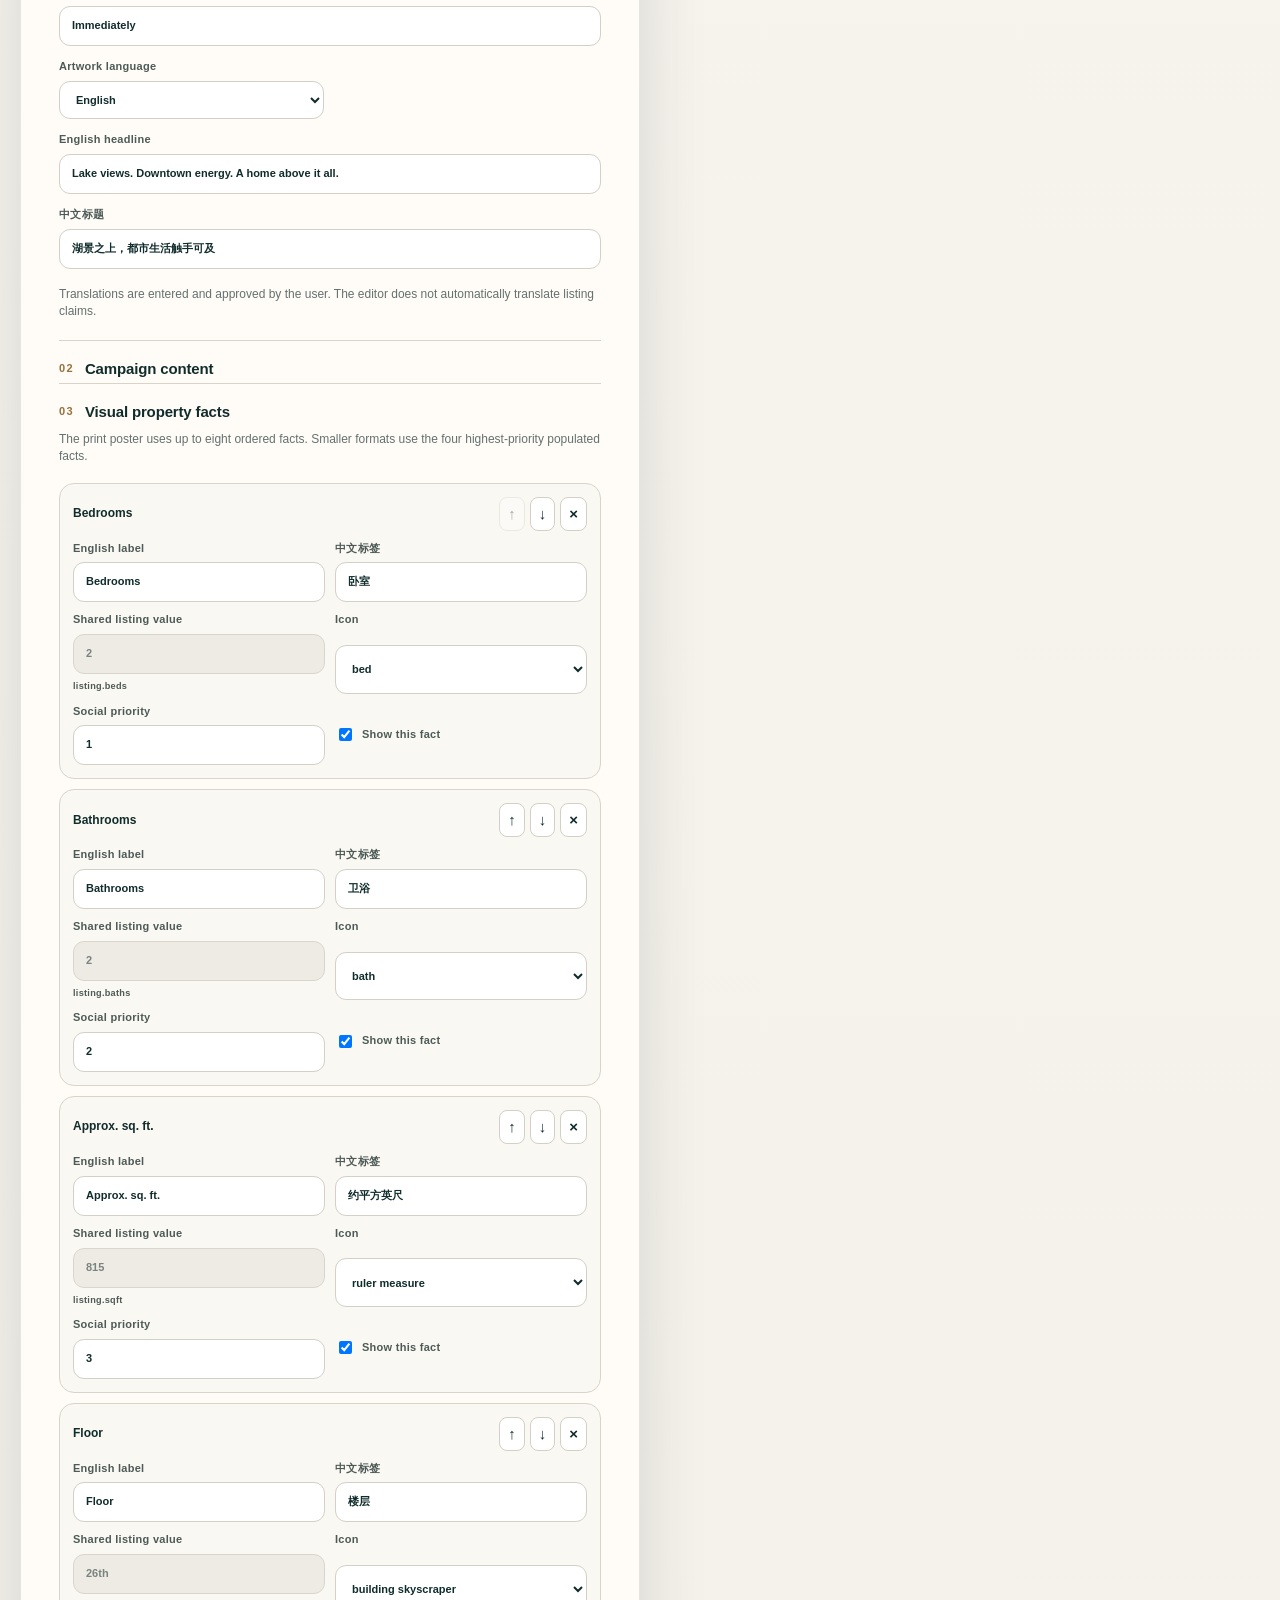
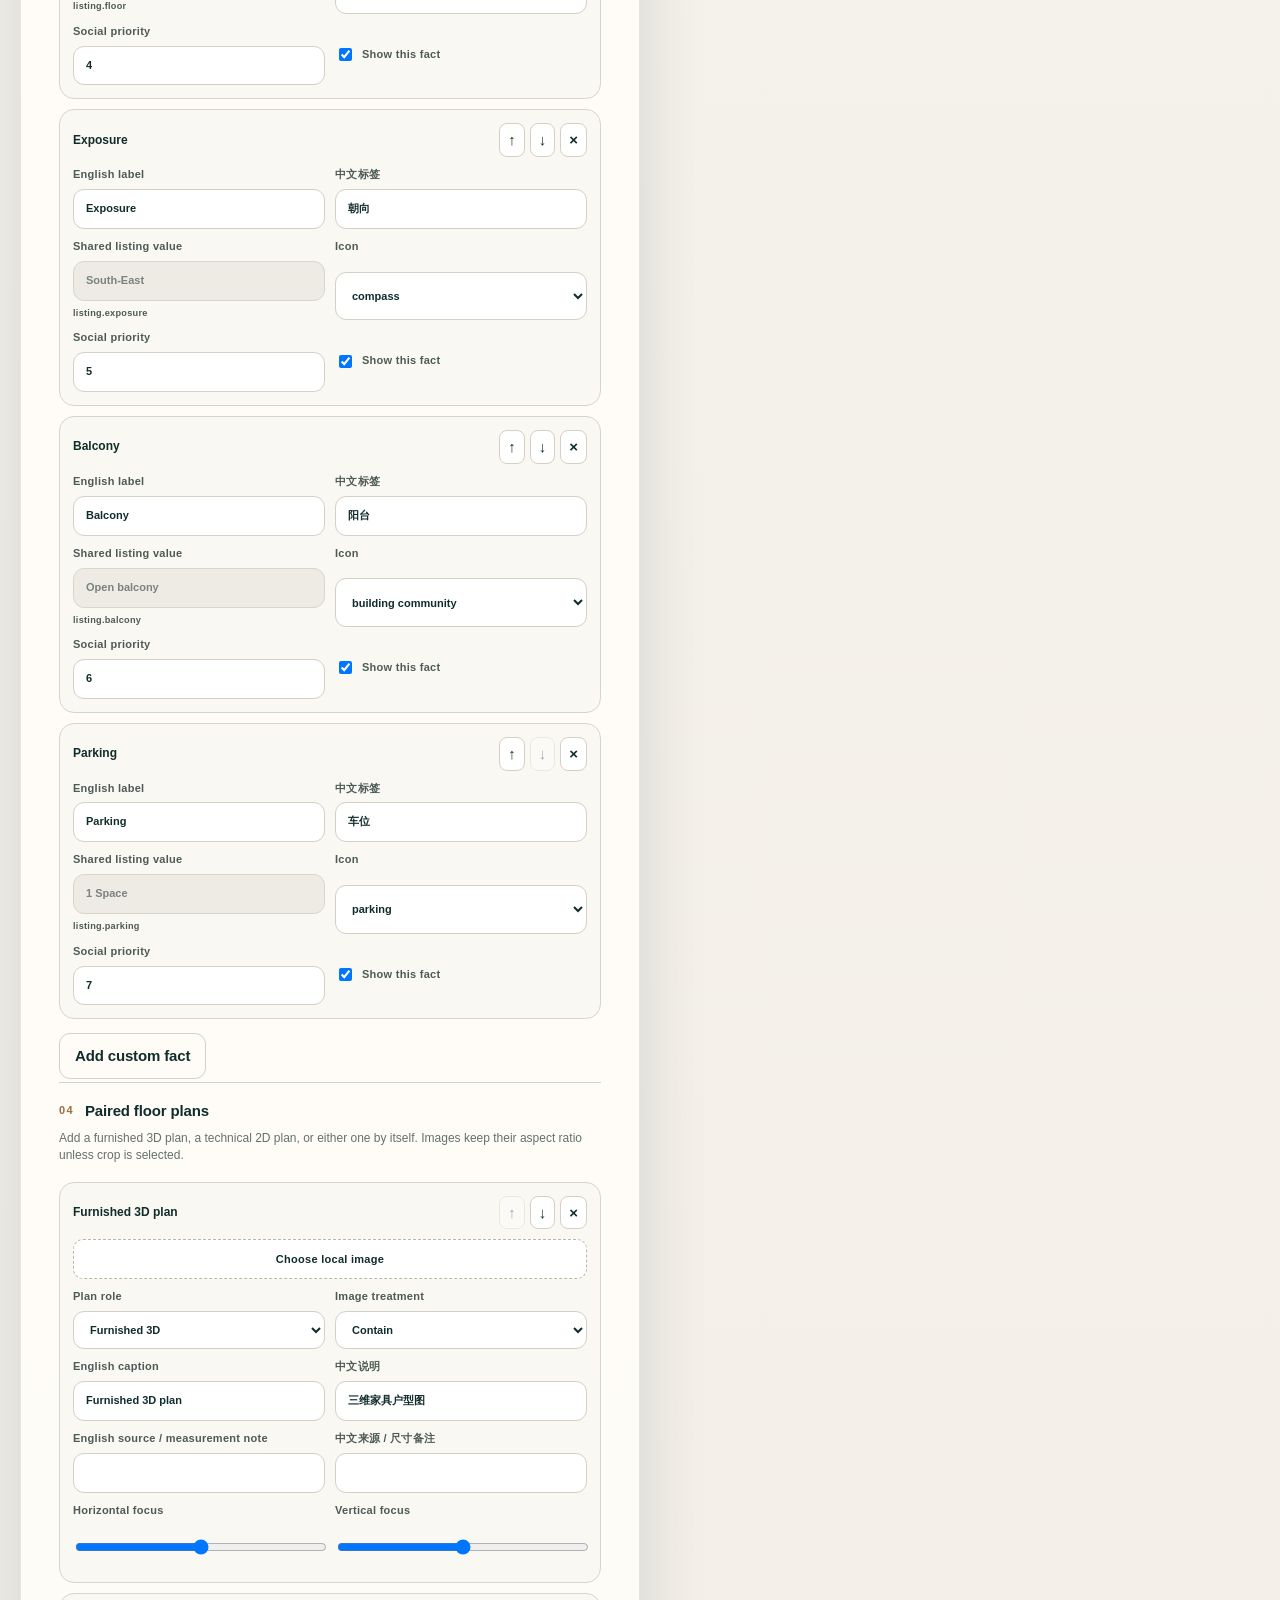
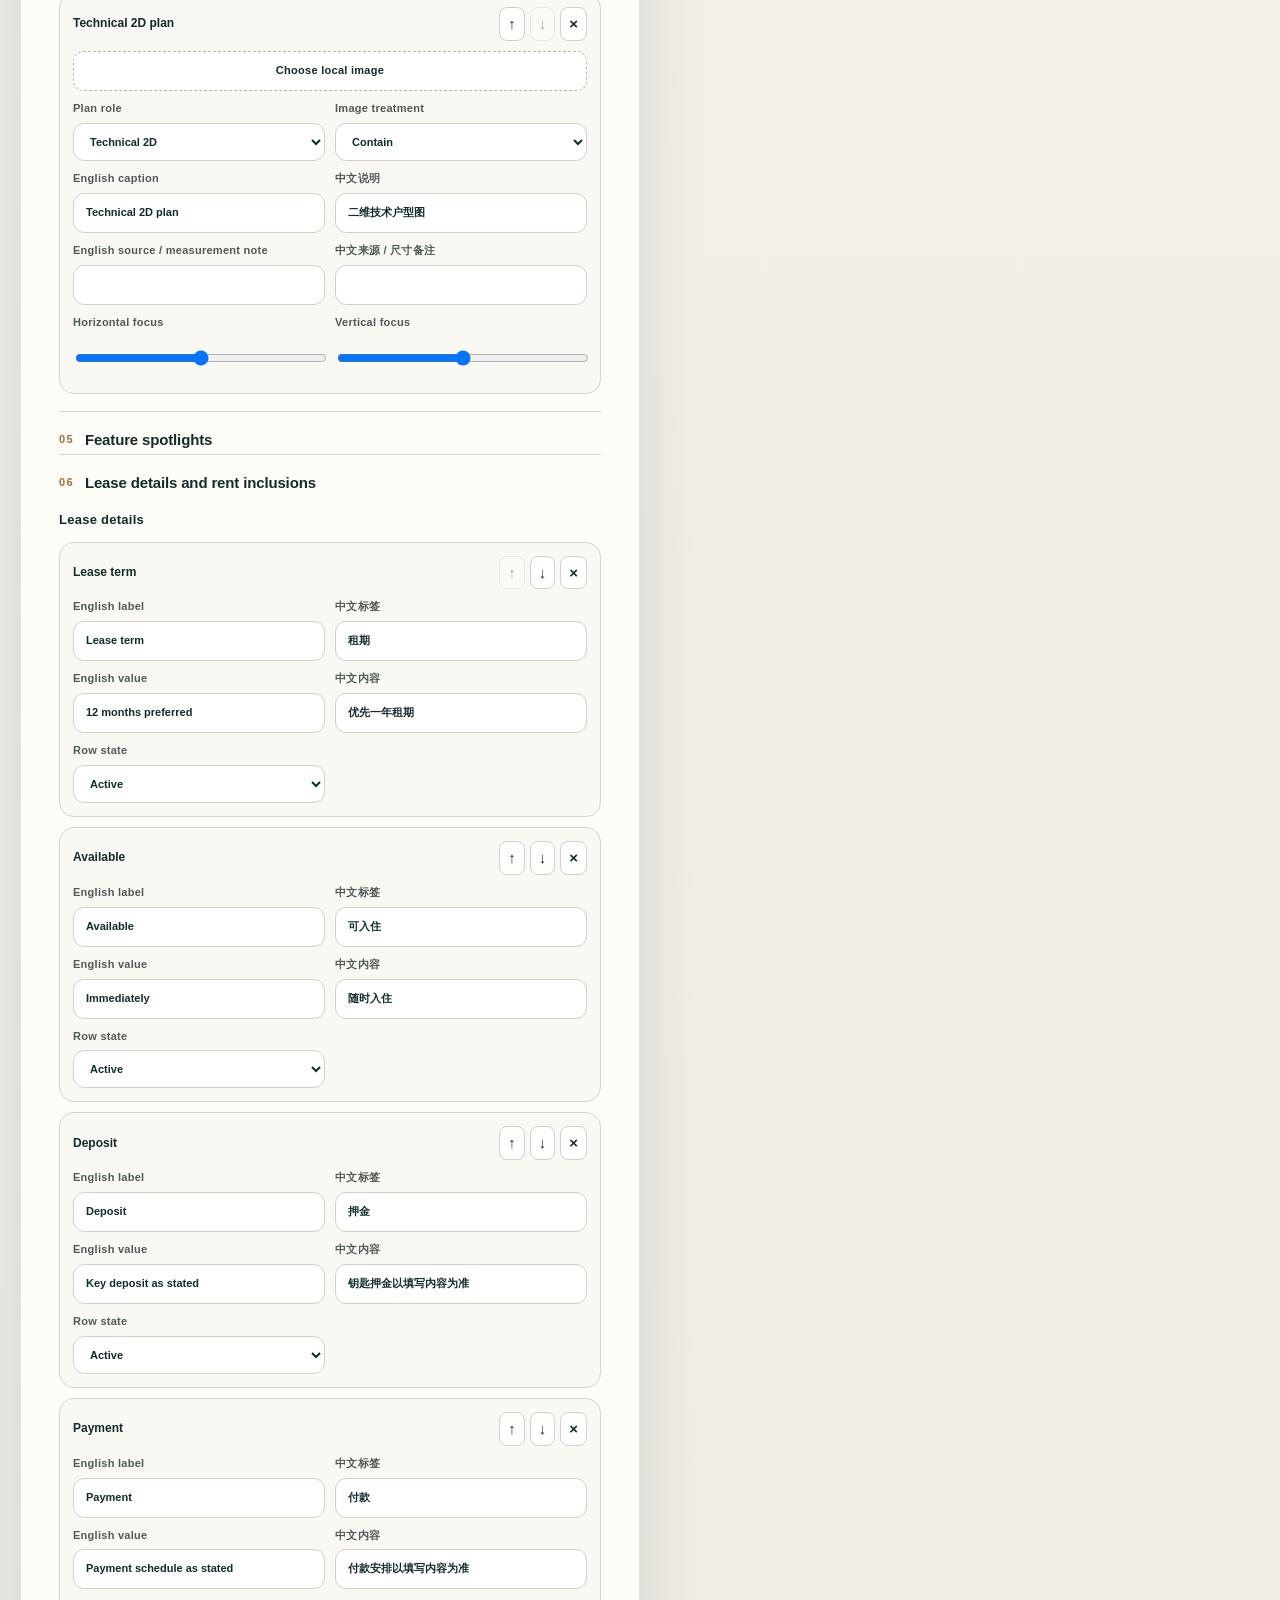
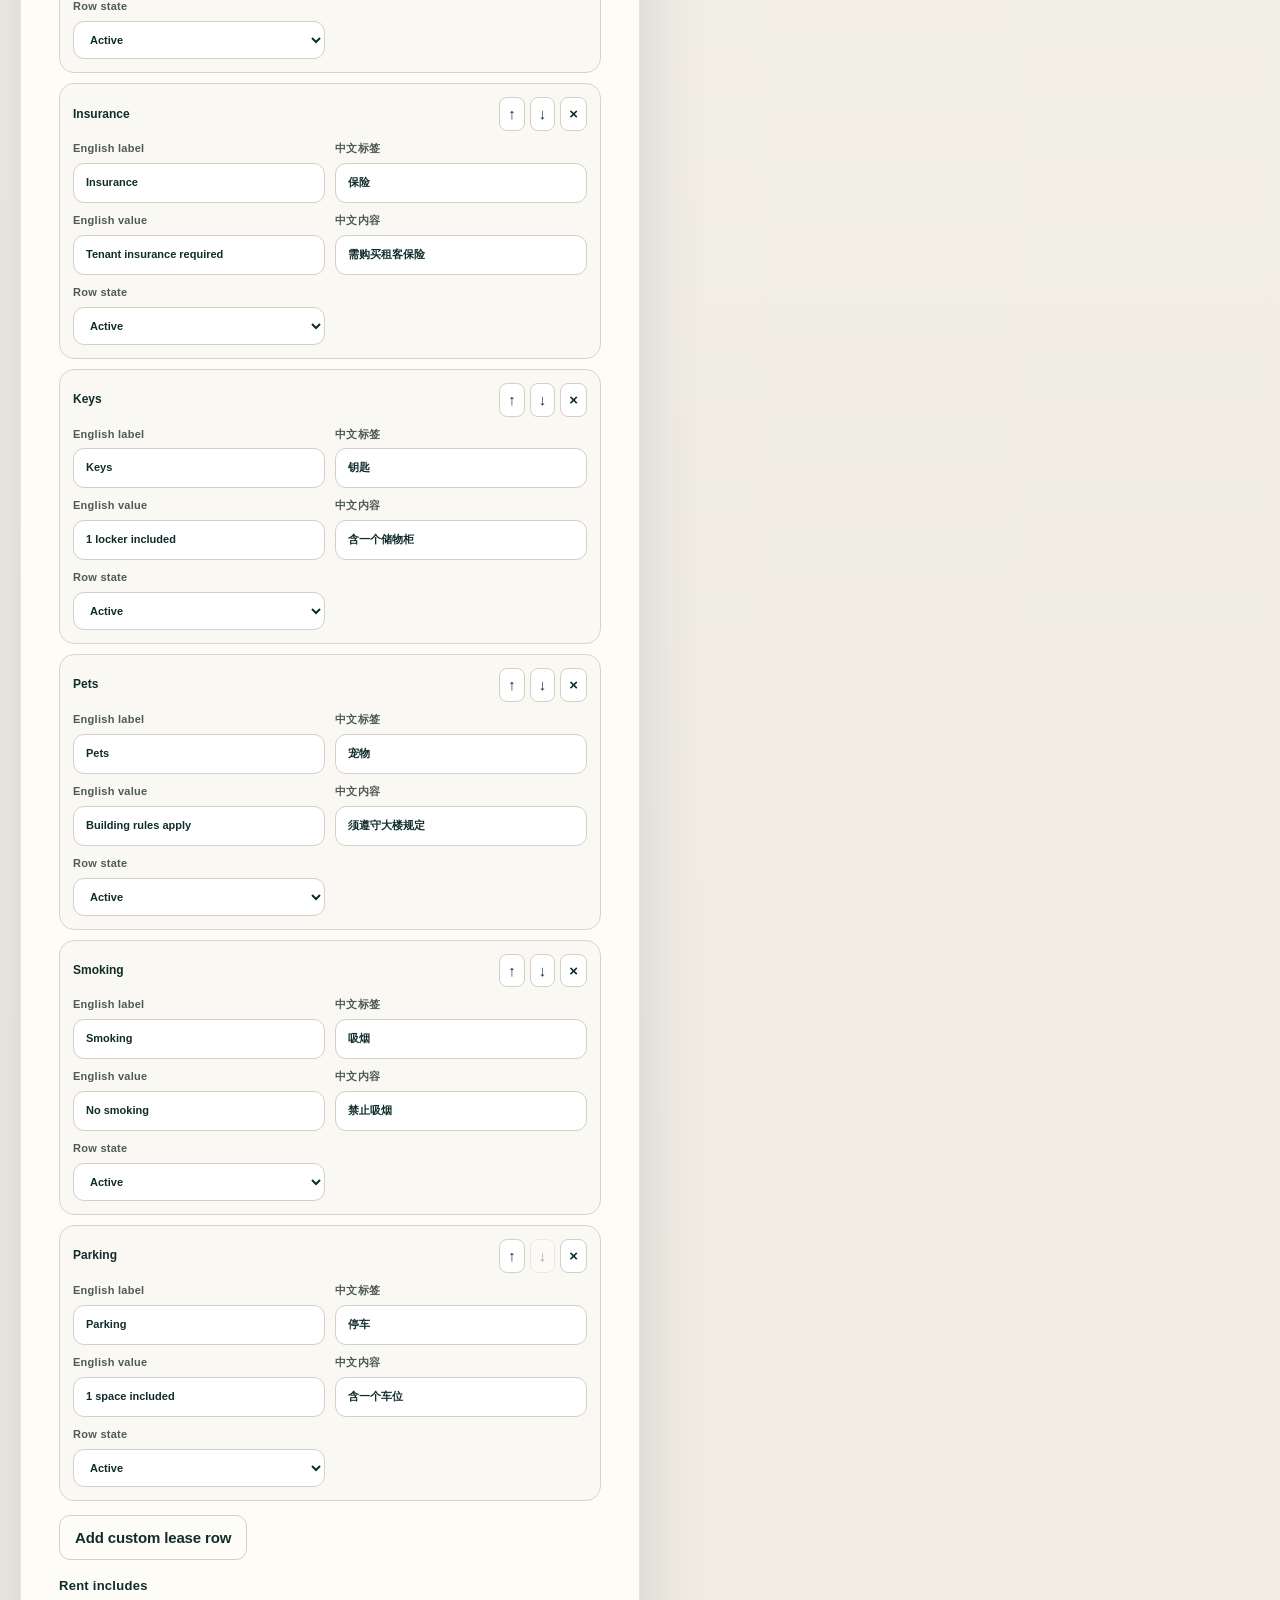
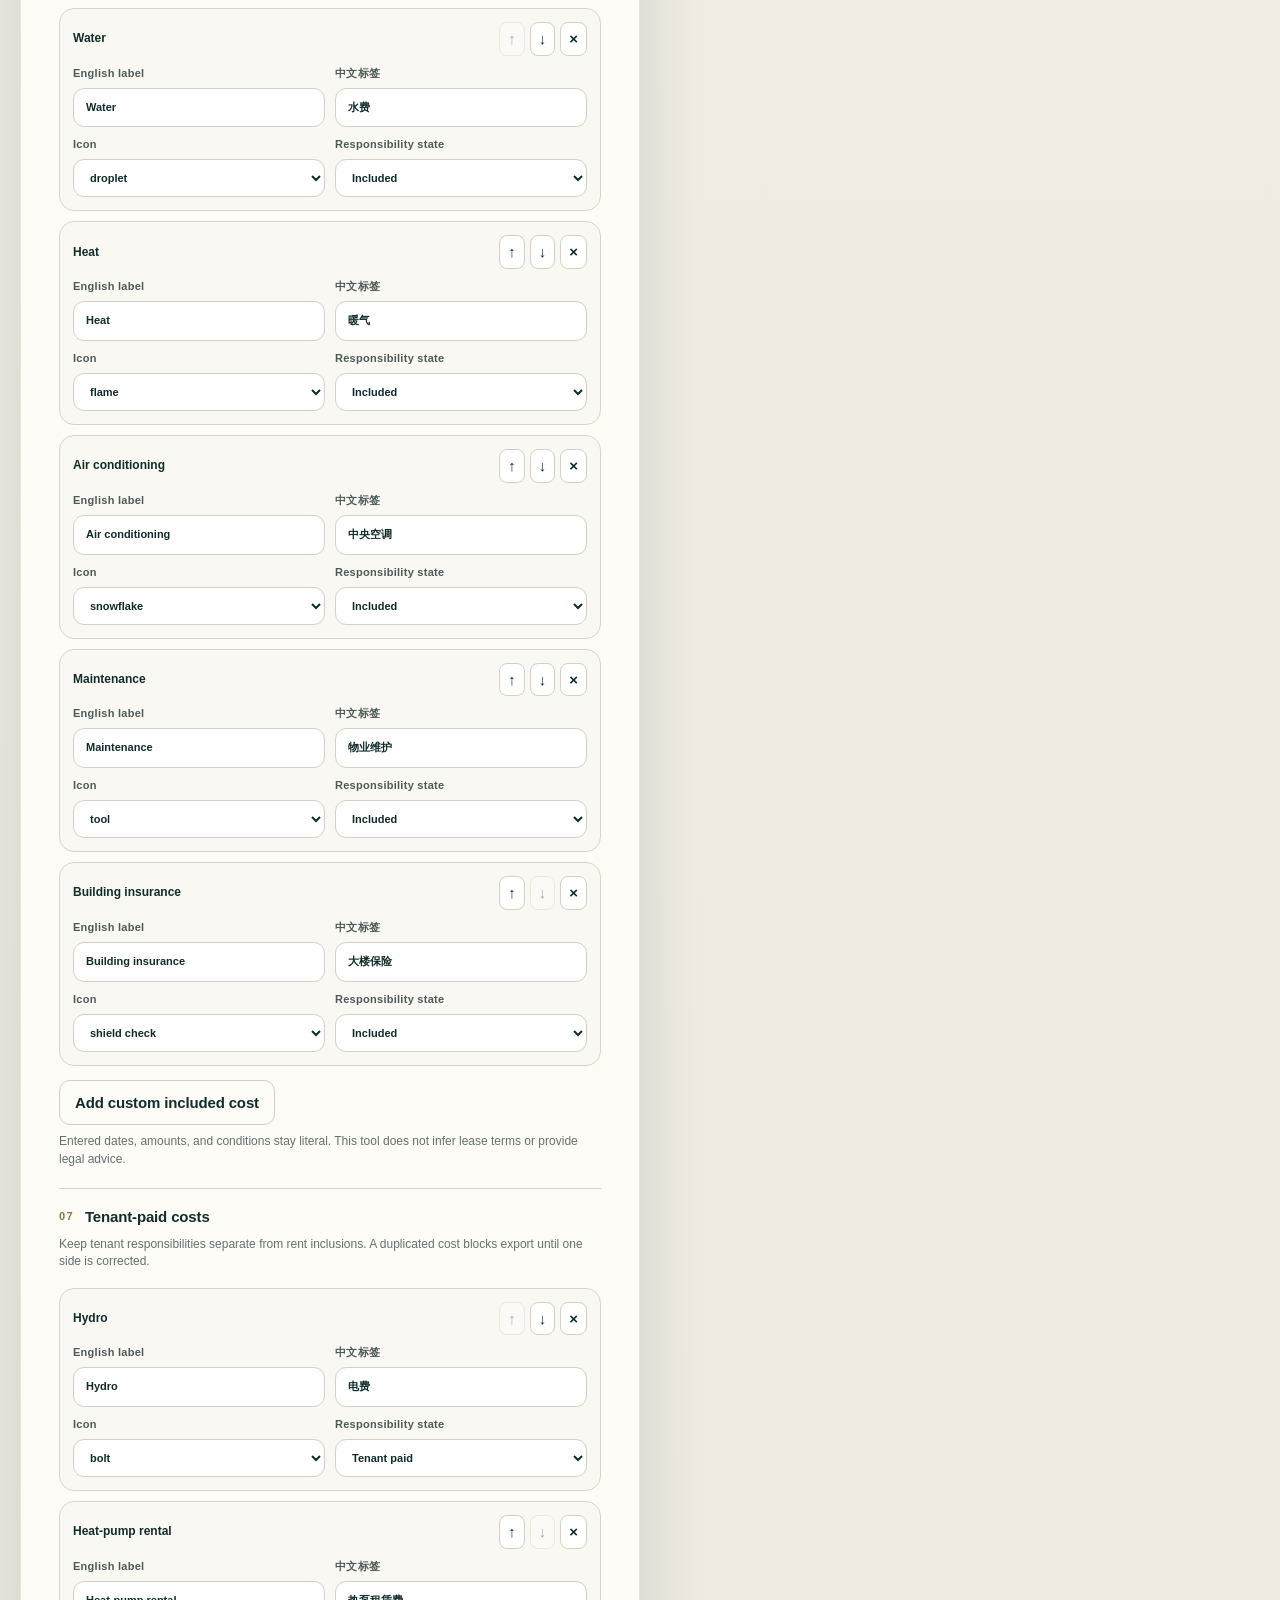
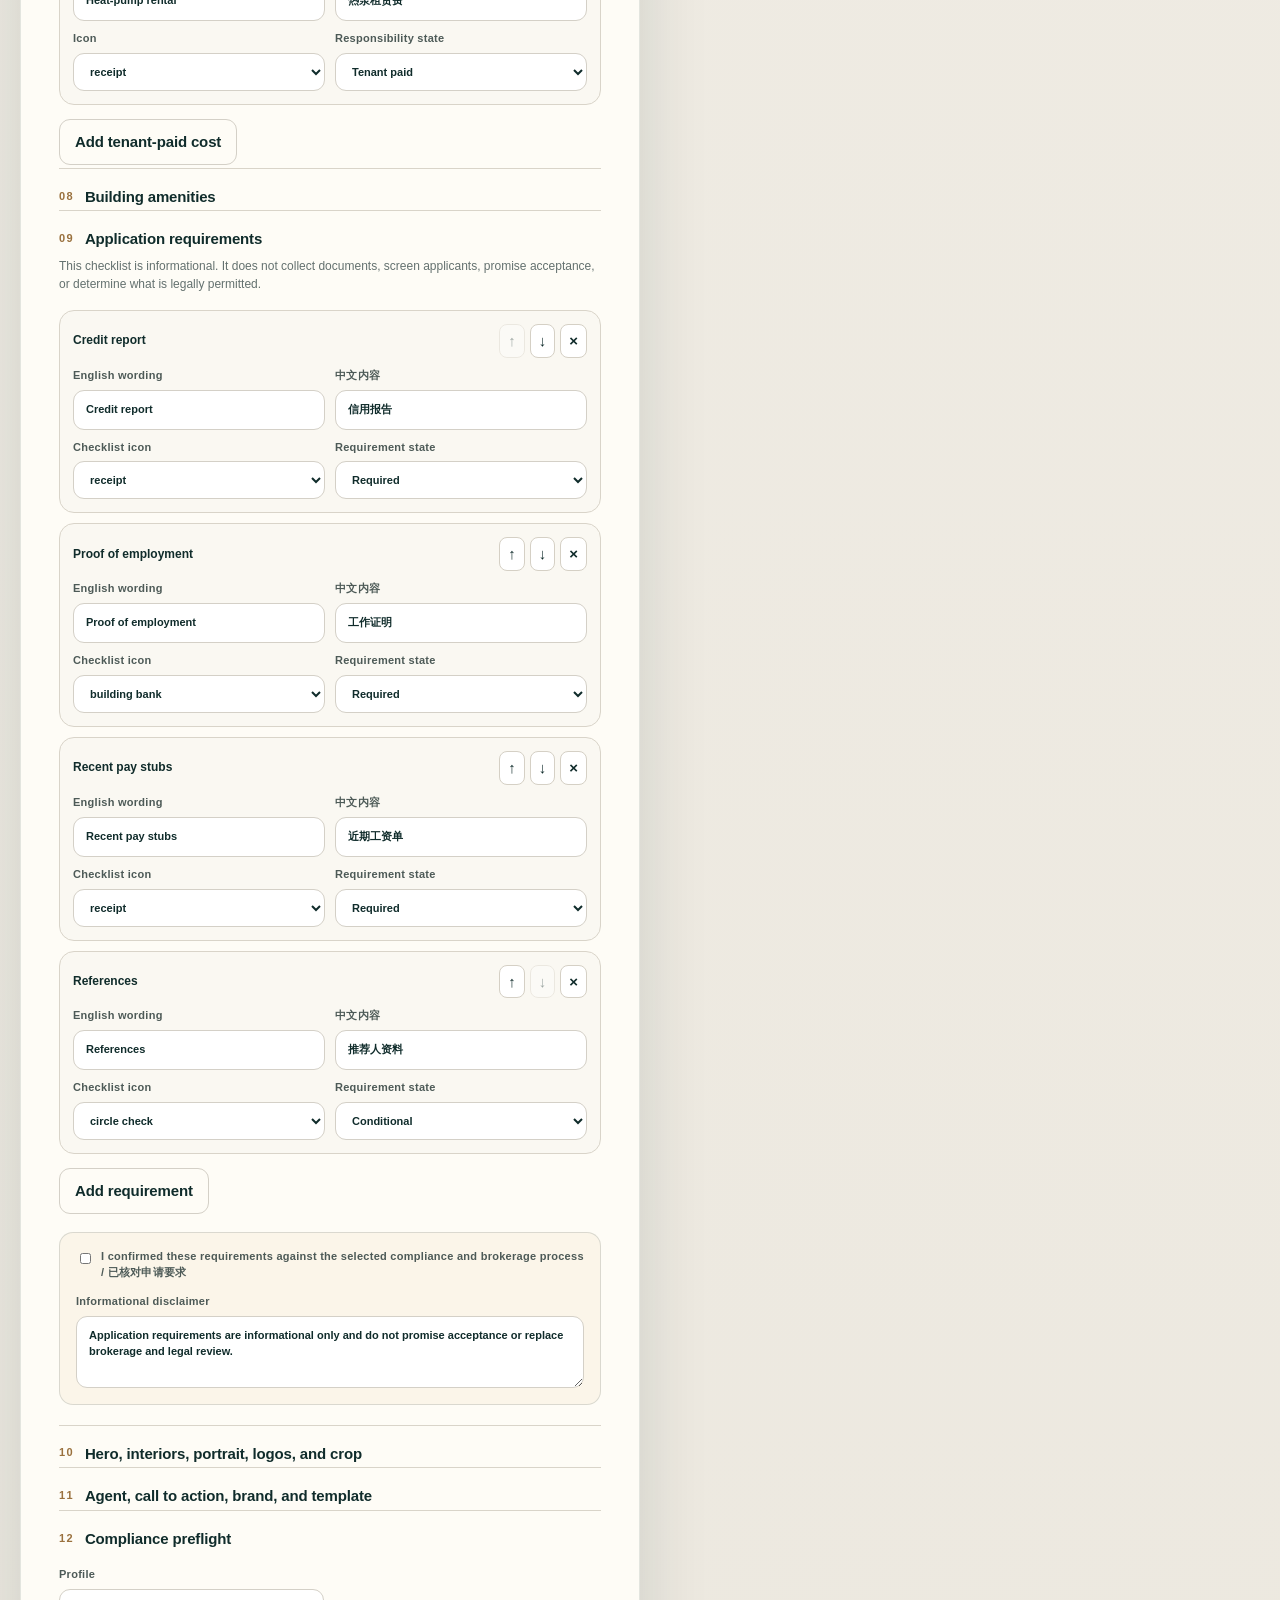
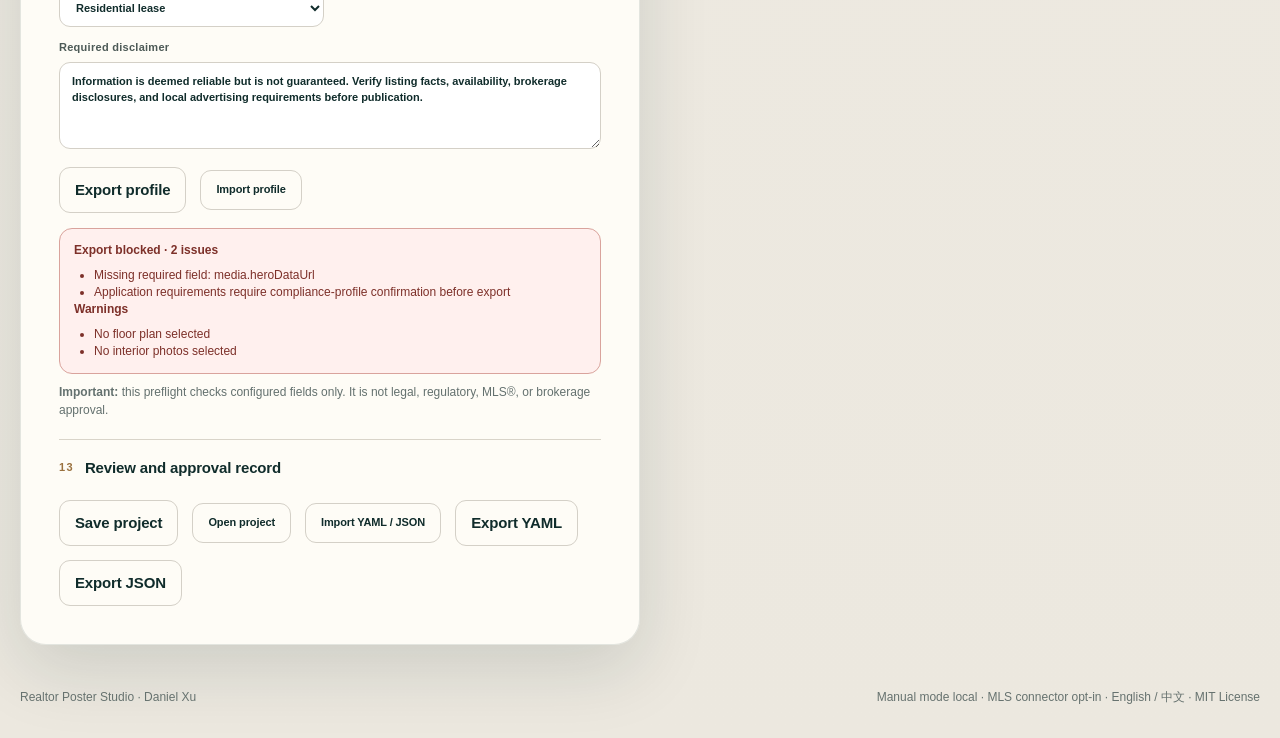
==== commit 88092085: "Add authorized MLS number poster generation" ====
--- a/web/index.html
+++ b/web/index.html
@@ -3,17 +3,18 @@
 <head>
   <meta charset="utf-8">
   <meta name="viewport" content="width=device-width, initial-scale=1">
-  <meta name="description" content="A private, bilingual, browser-local real-estate campaign editor by Daniel Xu.">
+  <meta name="description" content="A bilingual real-estate campaign editor with browser-local manual editing and an opt-in authorized MLS connector by Daniel Xu.">
   <title>Realtor Poster Studio</title>
+  <link rel="icon" href="data:image/svg+xml,%3Csvg xmlns='http://www.w3.org/2000/svg' viewBox='0 0 64 64'%3E%3Crect width='64' height='64' rx='14' fill='%23102c2b'/%3E%3Ctext x='32' y='41' text-anchor='middle' font-family='Arial' font-size='25' font-weight='700' fill='%23d6a25e'%3EDX%3C/text%3E%3C/svg%3E">
   <link rel="stylesheet" href="styles.css">
 </head>
 <body>
   <header class="site-header">
     <a class="brand" href="#top" aria-label="Realtor Poster Studio home">
       <span class="brand-mark" aria-hidden="true">DX</span>
-      <span><strong>Realtor Poster Studio</strong><small>by Daniel Xu · v1.4.0</small></span>
+      <span><strong>Realtor Poster Studio</strong><small>by Daniel Xu · v1.4.0 + v2 MLS candidate</small></span>
     </a>
-    <div class="privacy-badge"><span aria-hidden="true">●</span> Private by design — no uploads or analytics</div>
+    <div class="privacy-badge"><span aria-hidden="true">●</span> Manual editor stays local · MLS connector is opt-in</div>
   </header>
 
   <main id="top" class="app-shell">
@@ -25,7 +26,7 @@
         </div>
         <button id="reset-button" class="button button-quiet" type="button">Reset</button>
       </div>
-      <p class="intro">Create complete English, Chinese, or bilingual print and social artwork. Listing files and photos stay in local browser storage on this device.</p>
+      <p class="intro">Create complete English, Chinese, or bilingual print and social artwork. Manual listing files and photos stay in local browser storage; the authorized MLS connector sends one request only when you explicitly generate from an MLS number.</p>
 
       <section id="recovery-panel" class="recovery-panel" aria-live="assertive" hidden>
         <div>
@@ -42,6 +43,36 @@
         <span id="autosave-state" role="status">Checking local recovery… / 正在检查本地恢复记录…</span>
         <button id="clear-drafts" class="text-button" type="button">Clear saved drafts / 清除草稿</button>
       </div>
+
+      <section class="mls-import" aria-labelledby="mls-import-title">
+        <div class="mls-import-heading">
+          <div>
+            <p class="eyebrow">V2 CANDIDATE · AUTHORIZED SOURCE</p>
+            <h2 id="mls-import-title">Generate from an MLS number / 通过 MLS 号码生成</h2>
+          </div>
+          <span class="beta-badge">Candidate</span>
+        </div>
+        <p class="field-note">Use the fictional demo offline, or explicitly choose an authorized provider connector. No scraping, API key entry, or background lookup occurs.</p>
+        <div class="form-grid mls-grid">
+          <label>Provider / 数据源
+            <select id="mls-provider">
+              <option value="demo">Fictional demo · no network</option>
+              <option value="connector">Authorized connector</option>
+            </select>
+          </label>
+          <label id="mls-connector-row" class="span-2" hidden>Authorized connector URL
+            <input id="mls-connector-url" type="url" inputmode="url" placeholder="https://connector.example.com" autocomplete="off">
+          </label>
+          <label>MLS number / MLS 号码
+            <input id="mls-number" value="DEMO1234" autocomplete="off" autocapitalize="characters">
+          </label>
+          <div class="mls-generate-cell"><button id="generate-from-mls" class="button button-primary" type="button">Generate / 生成</button></div>
+        </div>
+        <p id="mls-status" class="status" role="status">Demo ready: enter DEMO1234. / 演示已就绪：请输入 DEMO1234。</p>
+        <div id="mls-summary" class="mls-summary" aria-live="polite" hidden></div>
+        <label id="mls-review-row" class="module-toggle mls-review" hidden><input id="mls-review" type="checkbox" disabled> I reviewed the imported facts, current status, disclosures, and image rights / 我已核对导入资料、当前状态、披露及图片使用权</label>
+        <p class="field-note">Import is a drafting aid, not factual, legal, regulatory, MLS®, brokerage, or image-rights approval. Review remains required before export.</p>
+      </section>
 
       <details open>
         <summary><span>01</span> Listing and language</summary>
@@ -278,10 +309,11 @@
 
   <footer>
     <span>Realtor Poster Studio · Daniel Xu</span>
-    <span>Browser-local · English / 中文 · MIT License</span>
+    <span>Manual mode local · MLS connector opt-in · English / 中文 · MIT License</span>
   </footer>
   <script src="core.js"></script>
   <script src="recovery.js"></script>
+  <script src="mls.js"></script>
   <script src="app.js"></script>
 </body>
 </html>
--- a/web/styles.css
+++ b/web/styles.css
@@ -92,6 +92,27 @@
 .autosave-bar.is-saved { color: #275b43; }
 .autosave-bar.is-warning { color: #8a332c; }
 .text-button { border: 0; padding: 4px 0; color: inherit; background: transparent; font-size: 11px; font-weight: 800; text-decoration: underline; text-underline-offset: 3px; }
+.mls-import {
+  margin: 0 0 20px; padding: 18px; border: 1px solid rgba(16, 44, 43, .18); border-radius: 18px;
+  background: linear-gradient(145deg, rgba(235, 244, 240, .9), rgba(255, 249, 237, .92));
+}
+.mls-import-heading { display: flex; align-items: flex-start; justify-content: space-between; gap: 14px; }
+.mls-import h2 { font-size: 22px; }
+.beta-badge { padding: 6px 9px; border: 1px solid #9ebaaa; border-radius: 999px; color: #275b43; background: #edf7f1; font-size: 10px; font-weight: 850; white-space: nowrap; }
+.mls-grid { margin-bottom: 10px; align-items: end; }
+.mls-grid small { color: var(--muted); font-weight: 500; line-height: 1.35; }
+.mls-generate-cell { display: flex; align-items: end; }
+.mls-generate-cell .button { width: 100%; min-height: 44px; }
+.mls-status { margin: 9px 0; color: #4d5a57; font-size: 12px; }
+.mls-status.is-error { color: #8a332c; }
+.mls-status.is-success { color: #275b43; }
+.mls-summary { margin: 12px 0; padding: 13px; border: 1px solid #b9d4c3; border-radius: 13px; background: #f4faf6; color: #35584a; font-size: 12px; }
+.mls-summary.is-warning { border-color: #e4c489; background: #fff8e7; color: #76551e; }
+.mls-summary > strong { display: block; margin-bottom: 5px; }
+.mls-summary li strong { display: inline; margin: 0; }
+.mls-summary ul { margin: 6px 0 0; padding-left: 20px; }
+.mls-review { margin: 12px 0; display: flex; grid-template-columns: auto 1fr; align-items: flex-start; gap: 9px; color: var(--ink); line-height: 1.4; }
+.mls-review input { width: auto; margin-top: 2px; }
 
 details { border-top: 1px solid var(--line); padding: 17px 0 3px; }
 summary { display: flex; align-items: center; gap: 11px; list-style: none; cursor: pointer; font-weight: 850; letter-spacing: -.01em; }
@@ -221,6 +242,7 @@
   .module-card-grid .span-2 { grid-column: span 1; }
   .lock-grid { grid-template-columns: 1fr 1fr; }
   .autosave-bar { align-items: flex-start; flex-direction: column; }
+  .mls-import-heading { flex-direction: column; }
   .preview-toolbar { align-items: flex-start; flex-direction: column; }
   .preset-select { width: 100%; }
   .canvas-stage { min-height: 440px; padding: 12px; }
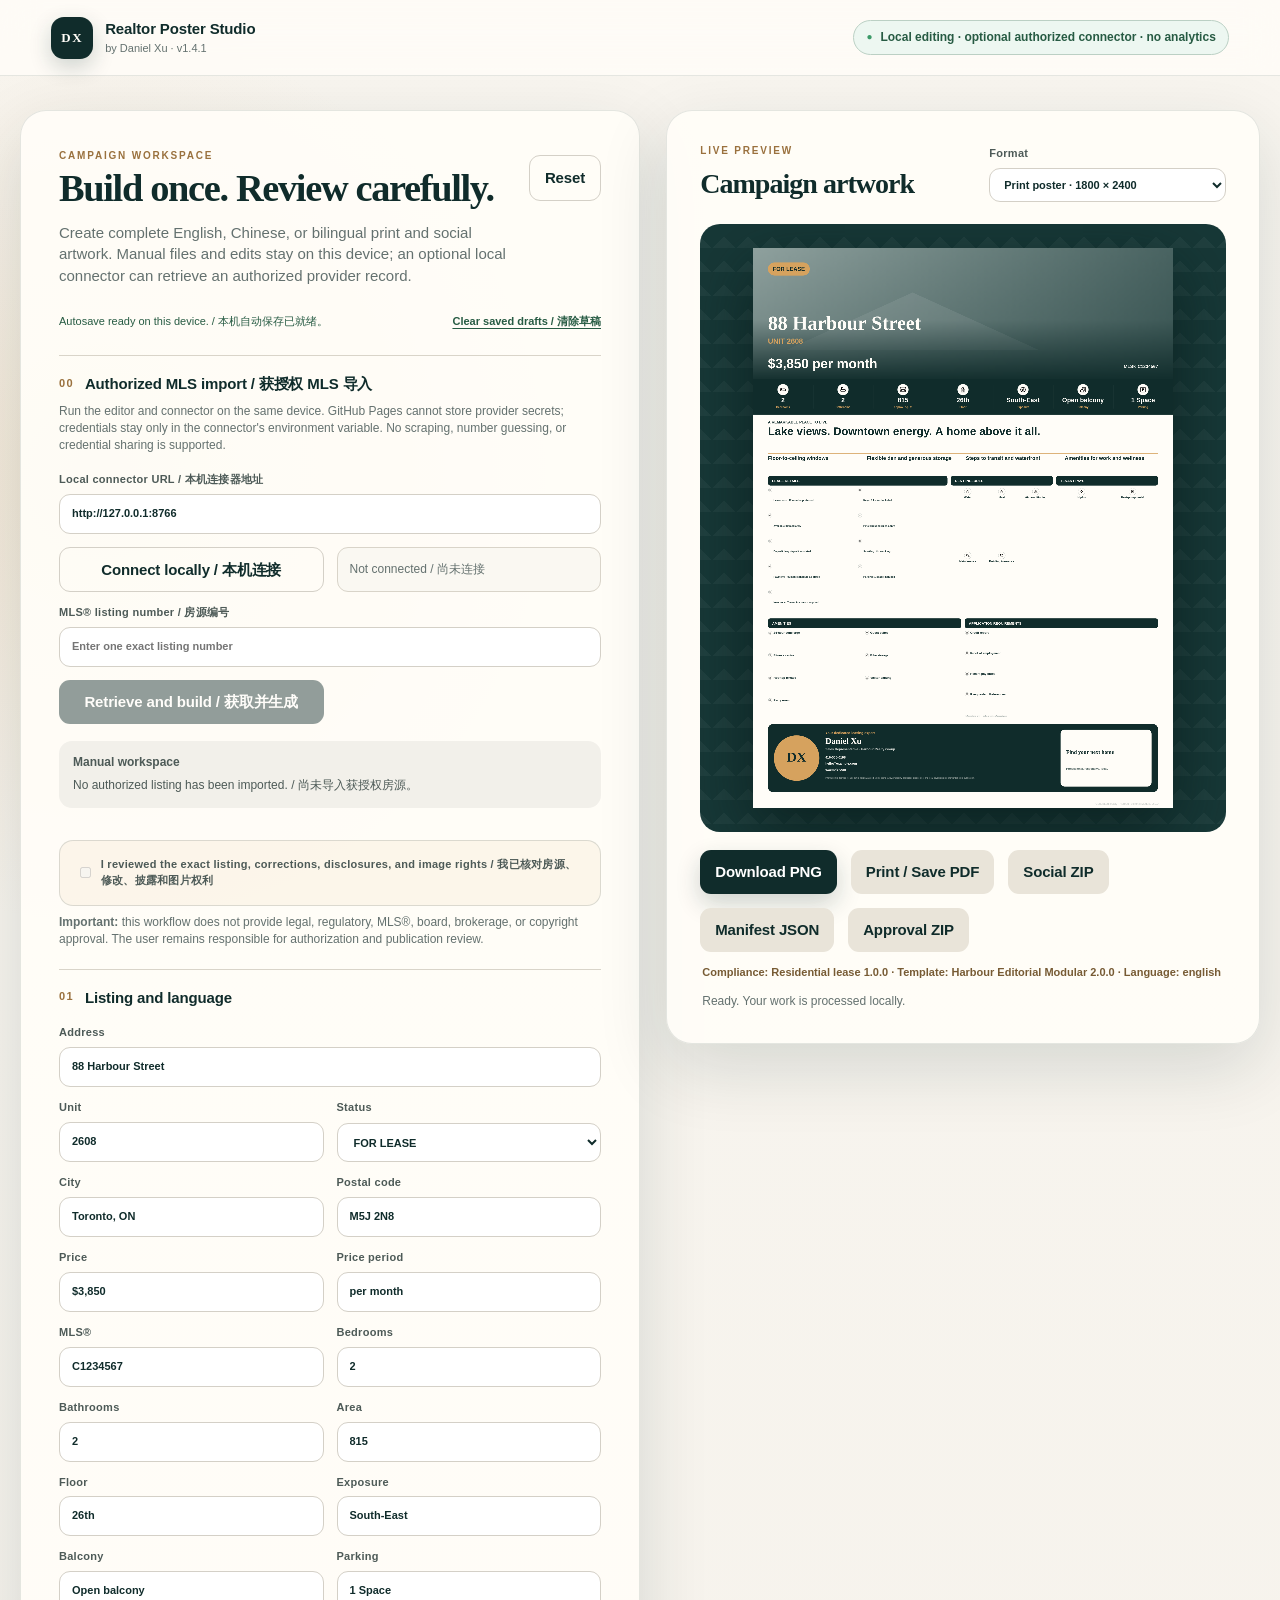
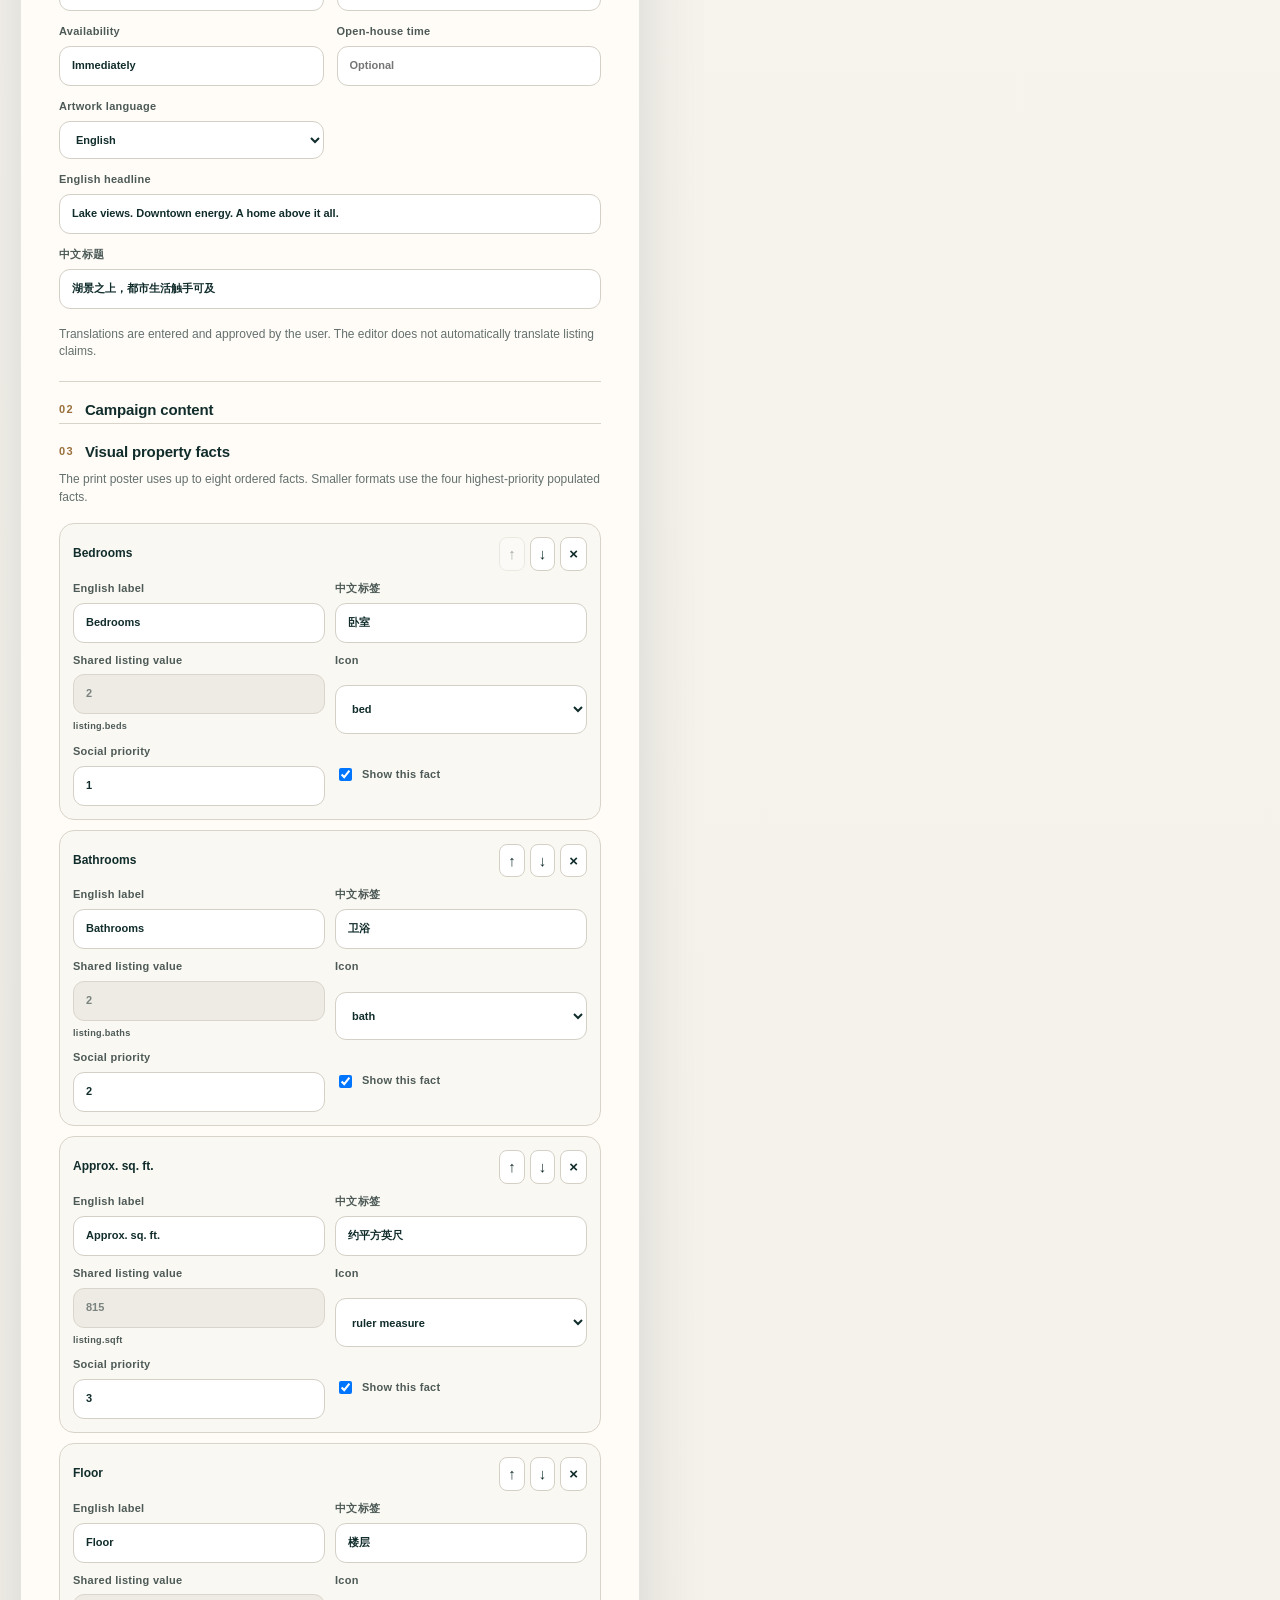
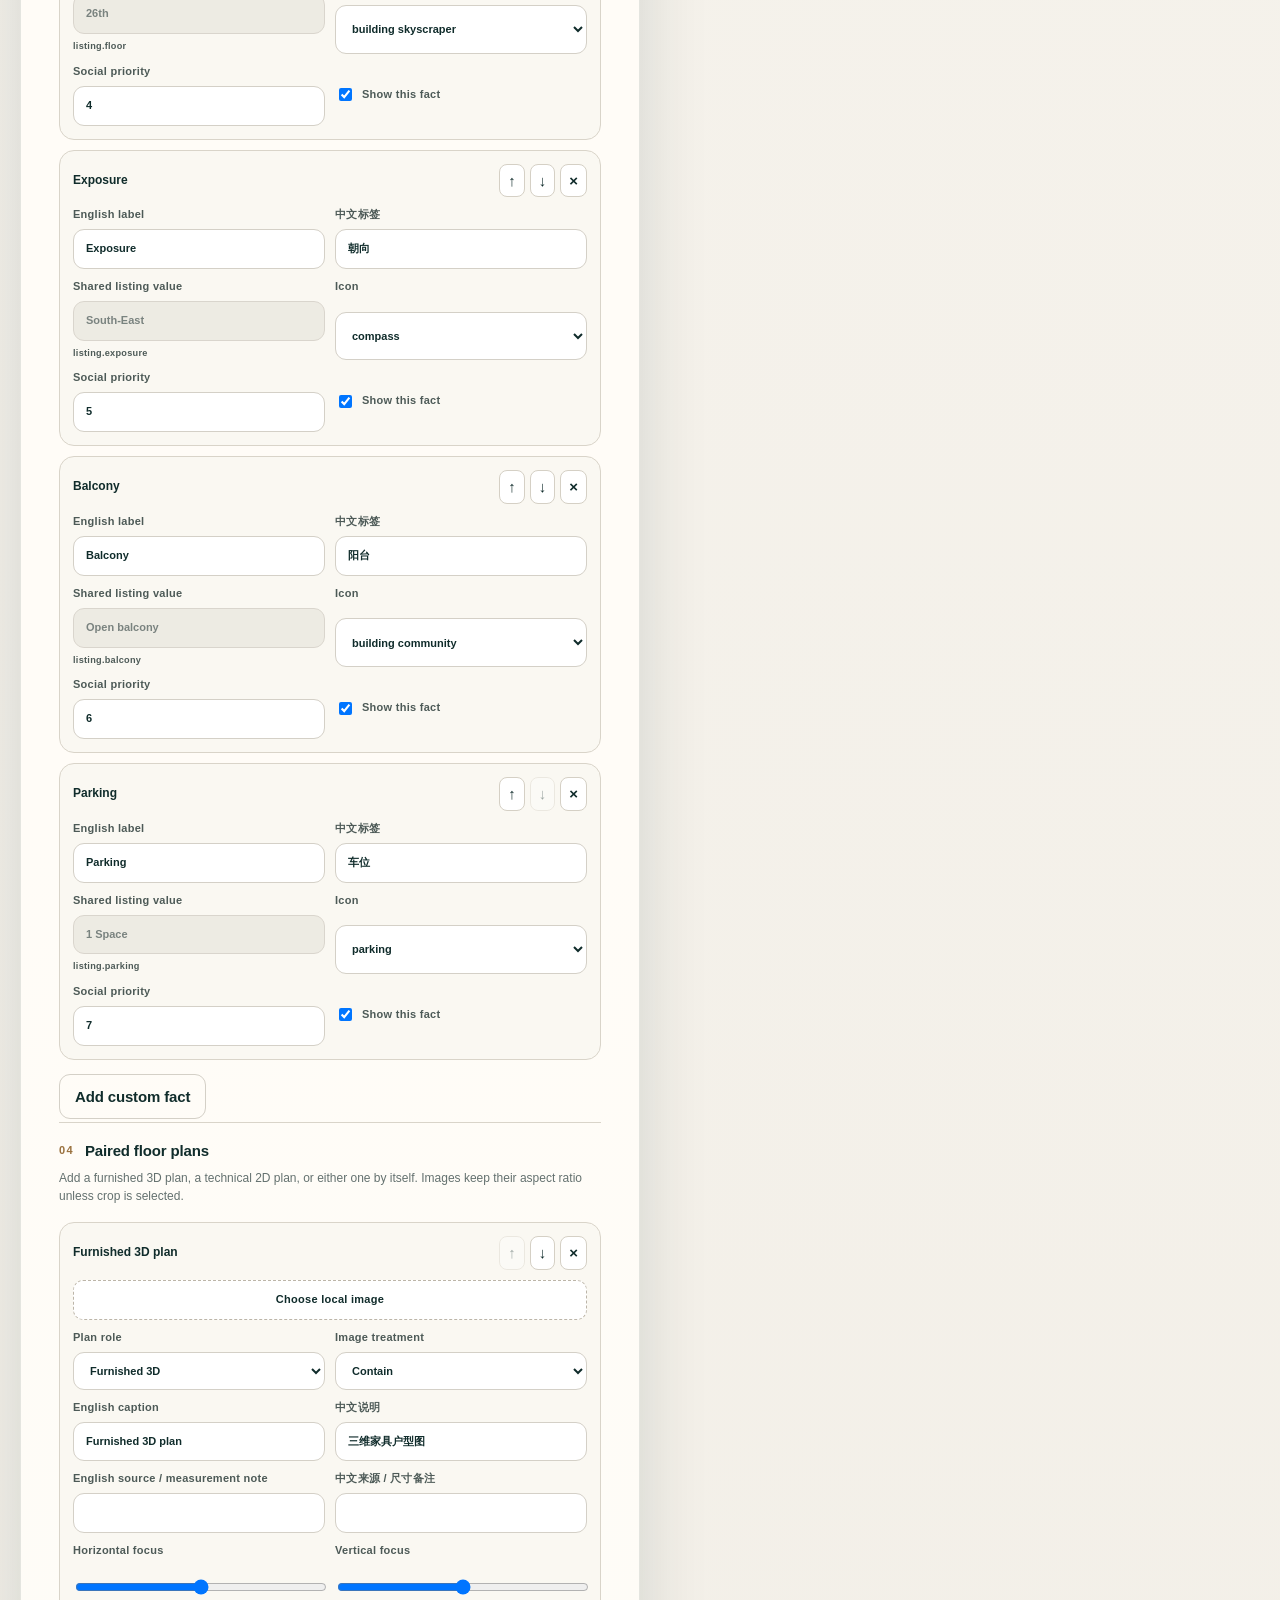
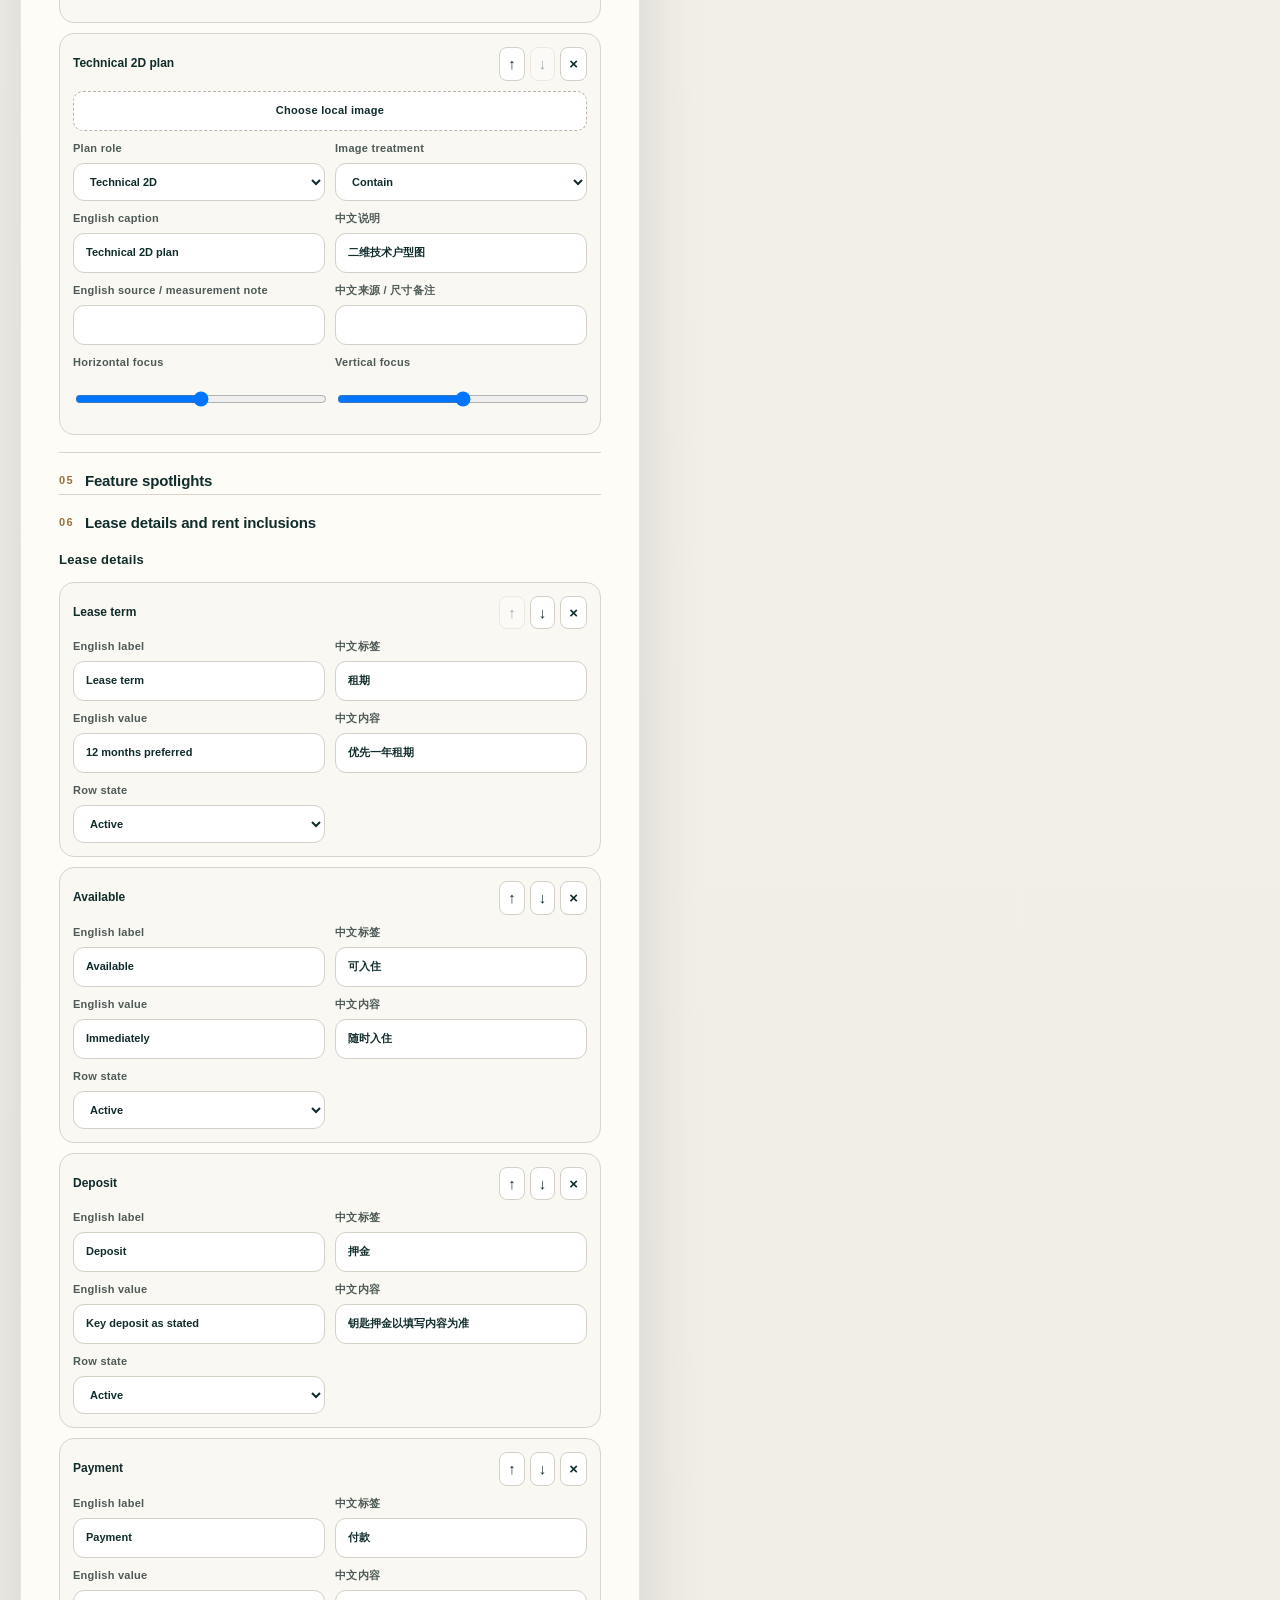
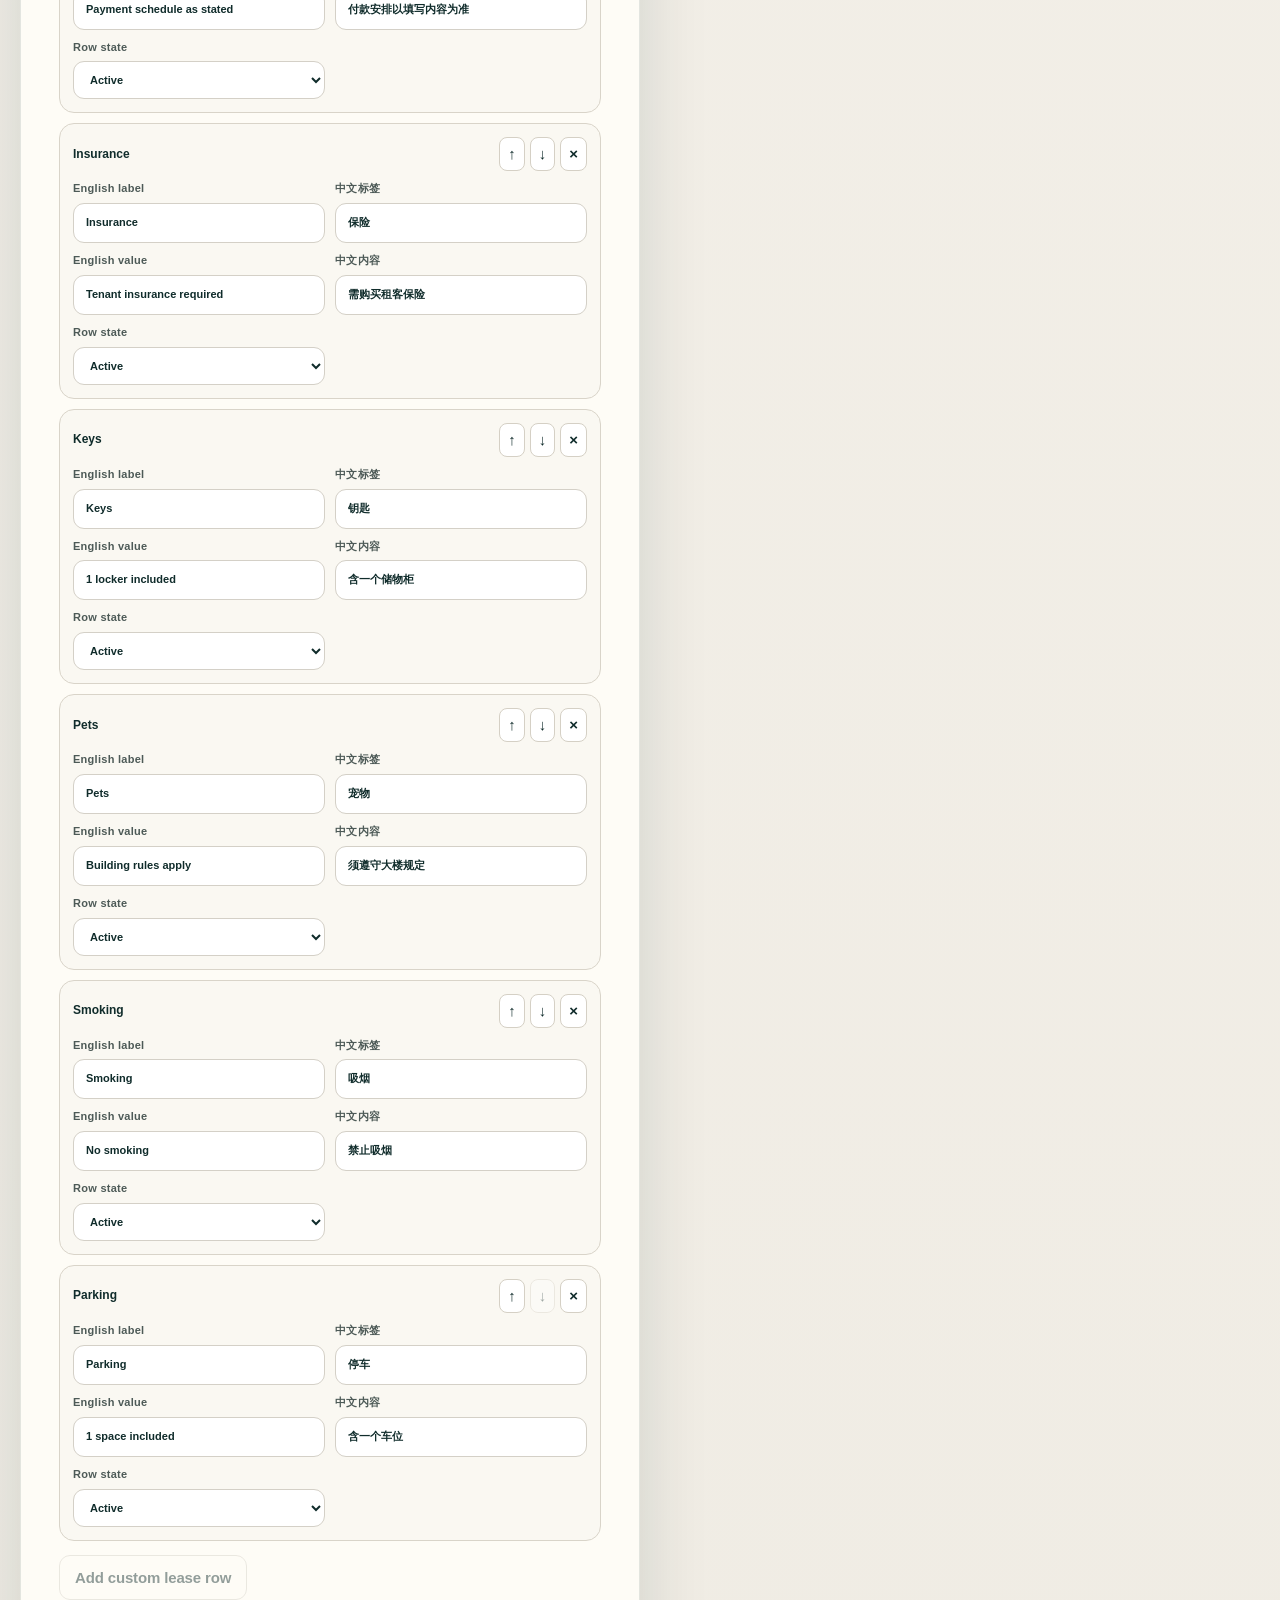
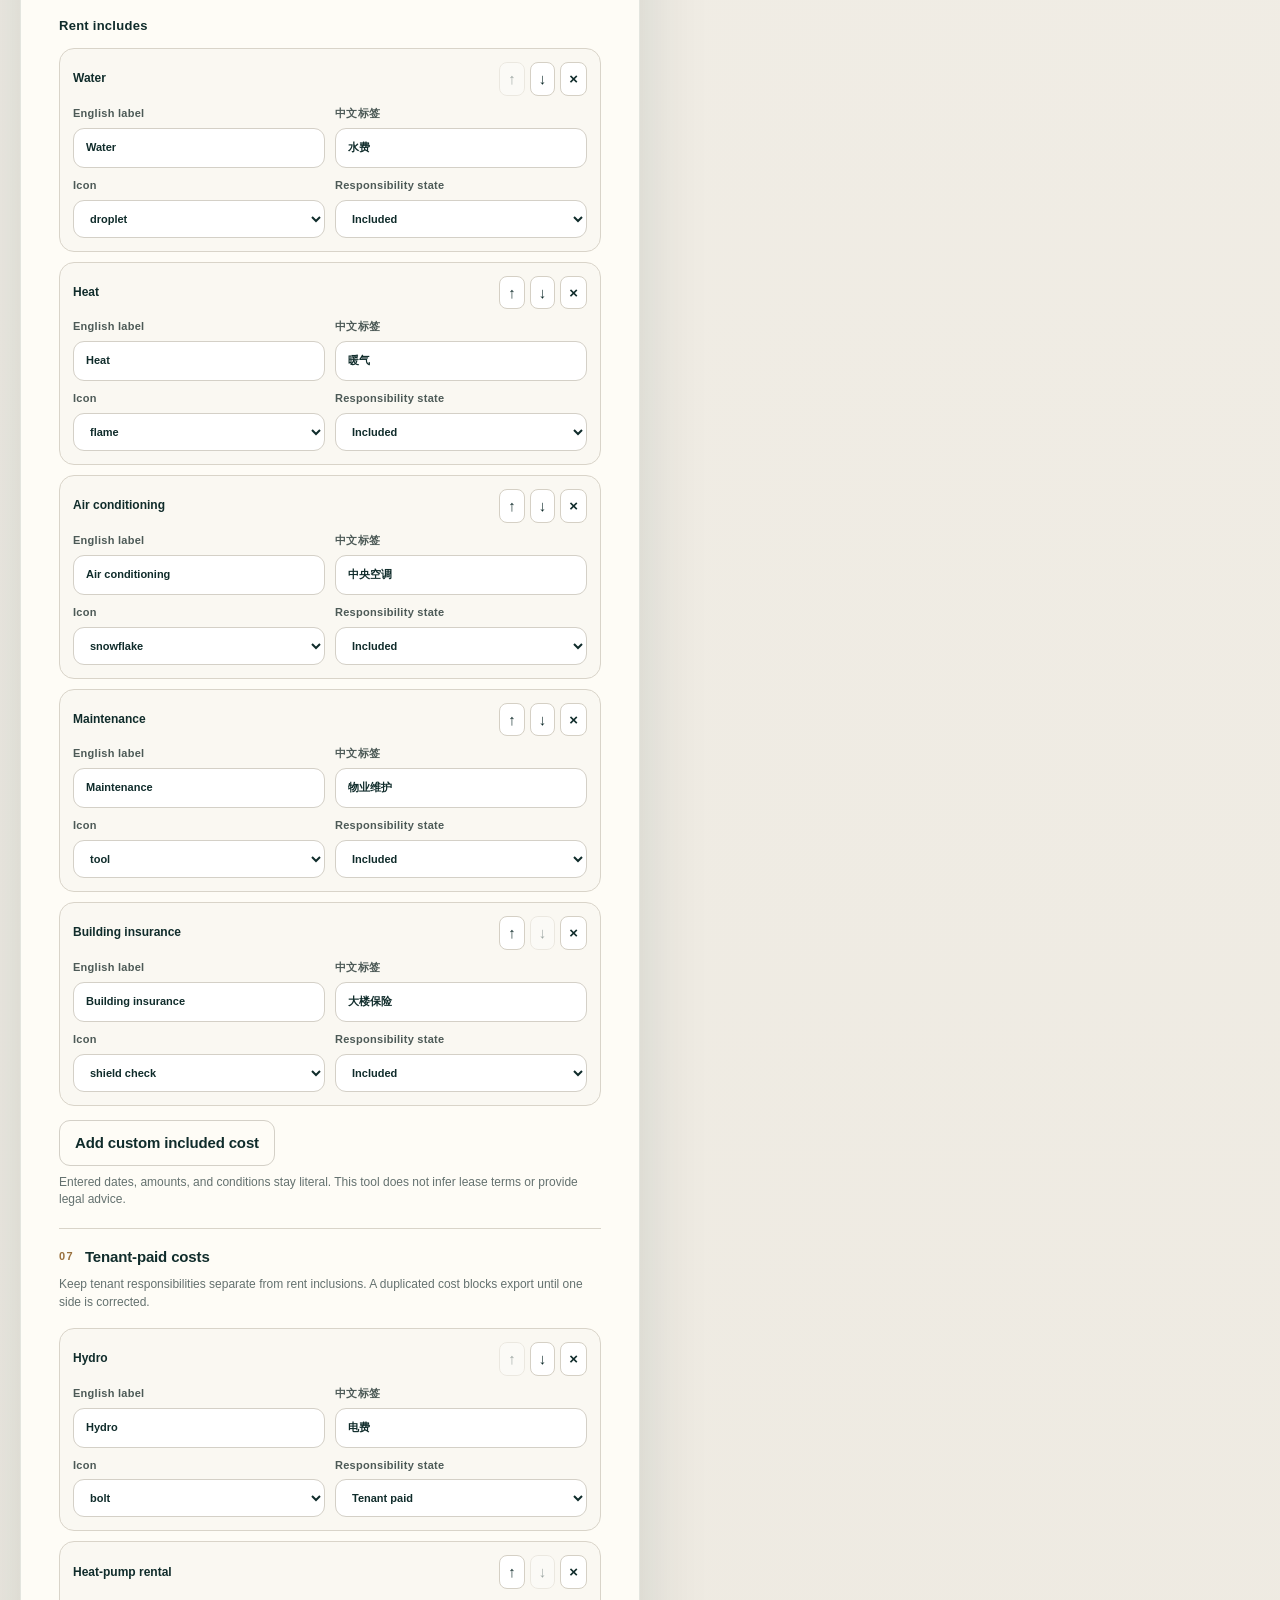
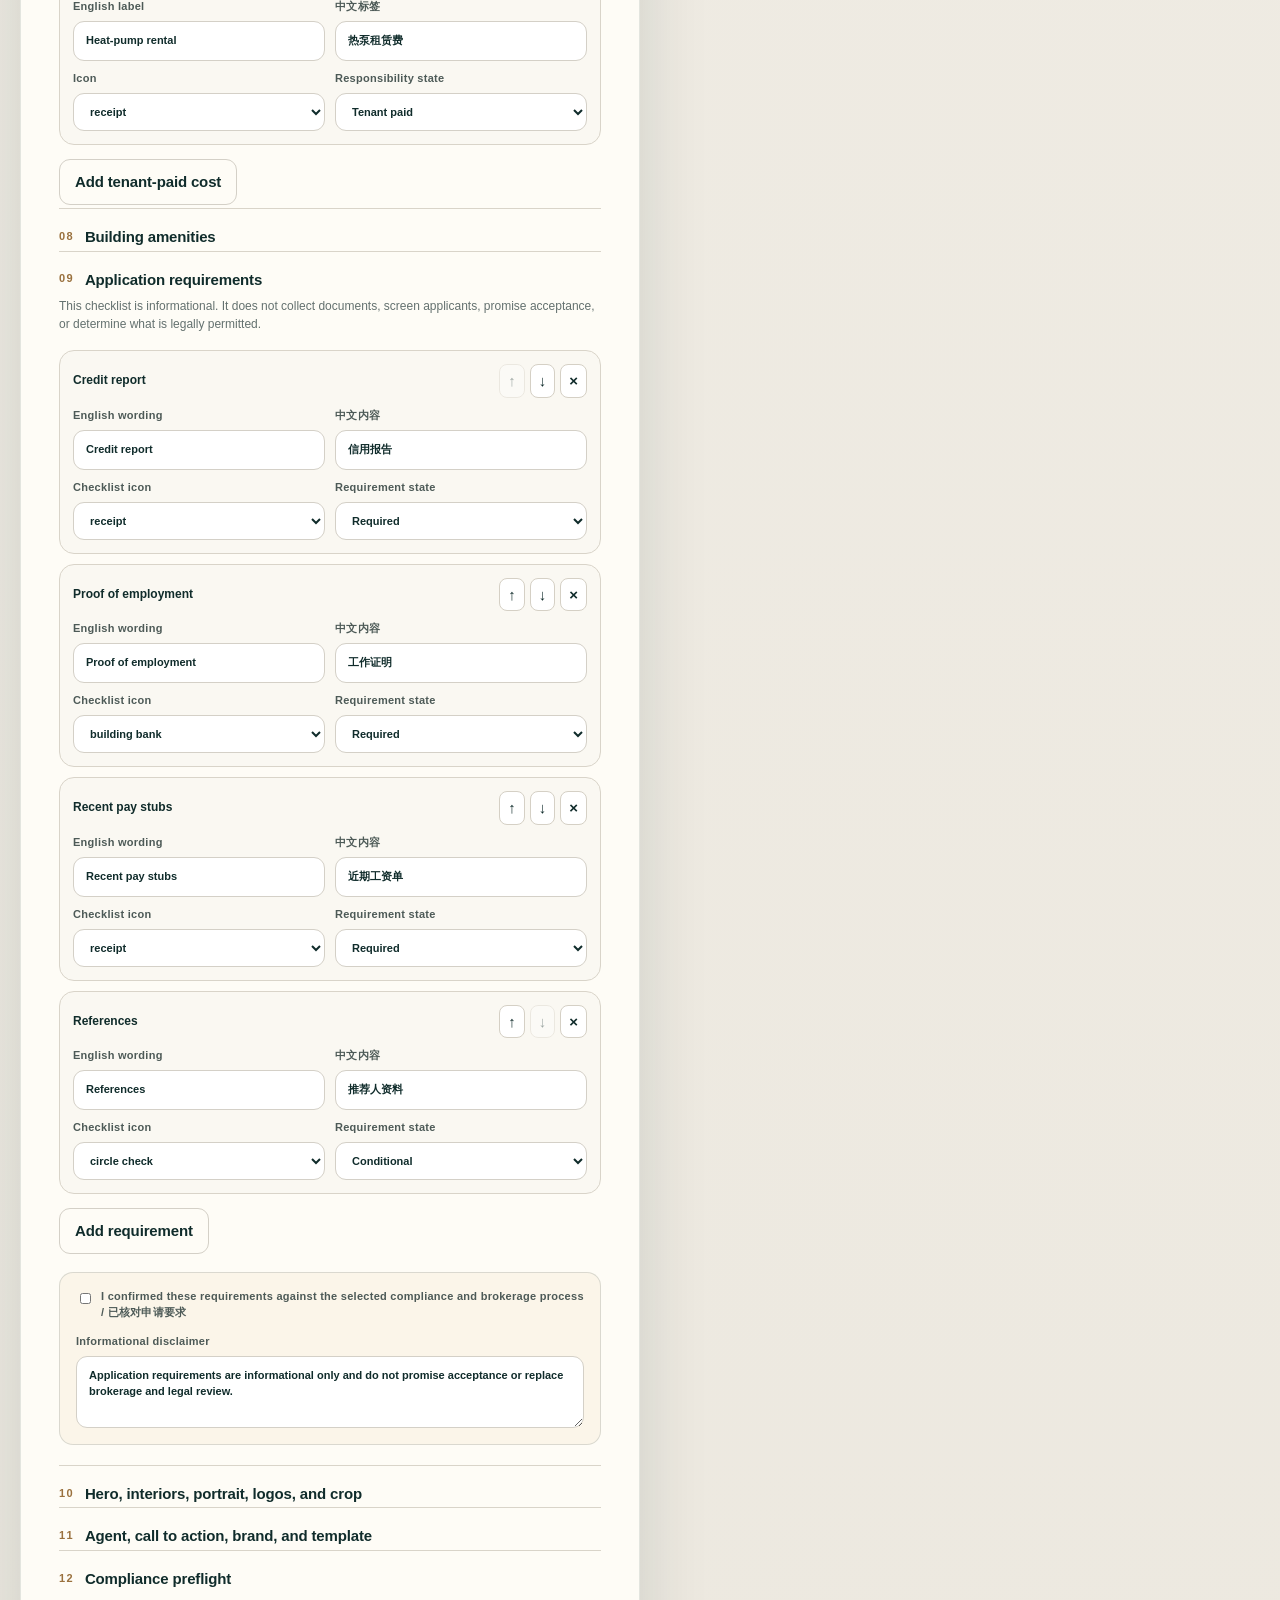
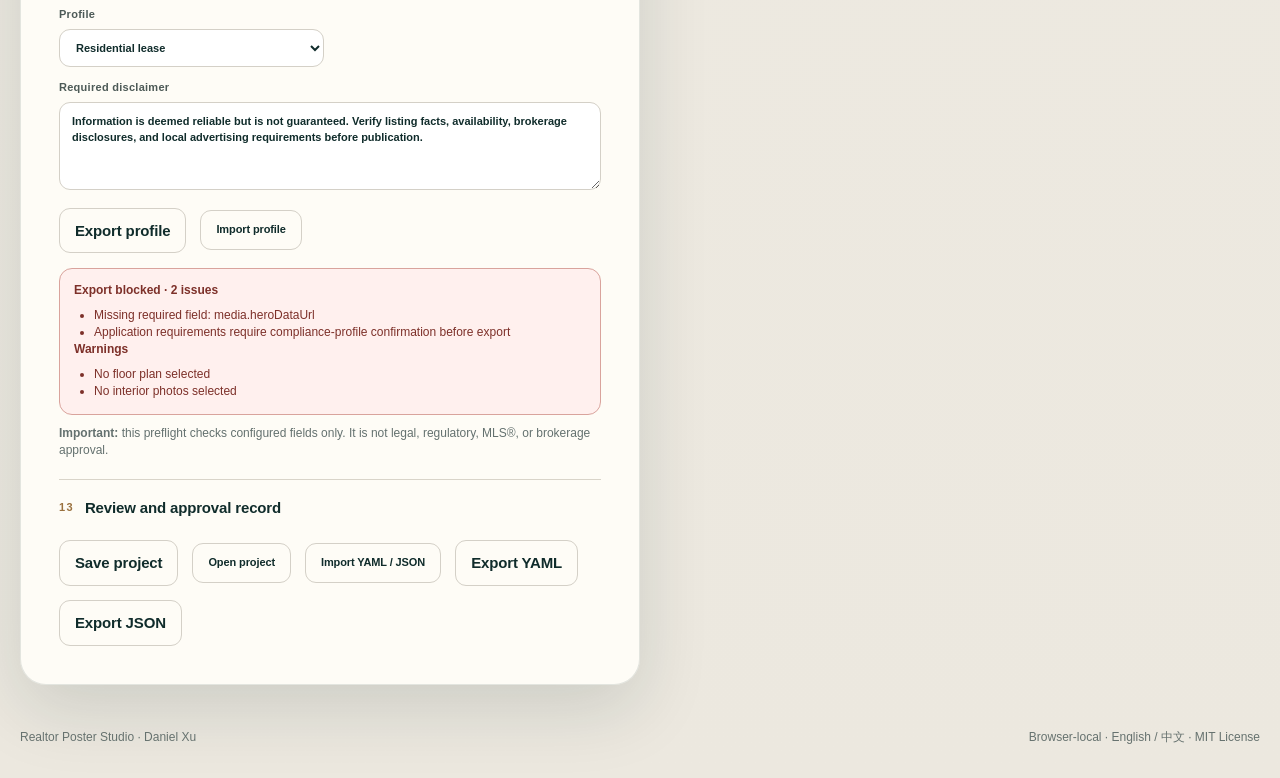
==== commit 1fa2b7ab: "Release v1.4.1 authorized MLS import" ====
--- a/web/index.html
+++ b/web/index.html
@@ -3,18 +3,17 @@
 <head>
   <meta charset="utf-8">
   <meta name="viewport" content="width=device-width, initial-scale=1">
-  <meta name="description" content="A bilingual real-estate campaign editor with browser-local manual editing and an opt-in authorized MLS connector by Daniel Xu.">
+  <meta name="description" content="A private, bilingual, browser-local real-estate campaign editor by Daniel Xu.">
   <title>Realtor Poster Studio</title>
-  <link rel="icon" href="data:image/svg+xml,%3Csvg xmlns='http://www.w3.org/2000/svg' viewBox='0 0 64 64'%3E%3Crect width='64' height='64' rx='14' fill='%23102c2b'/%3E%3Ctext x='32' y='41' text-anchor='middle' font-family='Arial' font-size='25' font-weight='700' fill='%23d6a25e'%3EDX%3C/text%3E%3C/svg%3E">
   <link rel="stylesheet" href="styles.css">
 </head>
 <body>
   <header class="site-header">
     <a class="brand" href="#top" aria-label="Realtor Poster Studio home">
       <span class="brand-mark" aria-hidden="true">DX</span>
-      <span><strong>Realtor Poster Studio</strong><small>by Daniel Xu · v1.4.0 + v2 MLS candidate</small></span>
+      <span><strong>Realtor Poster Studio</strong><small>by Daniel Xu · v1.4.1</small></span>
     </a>
-    <div class="privacy-badge"><span aria-hidden="true">●</span> Manual editor stays local · MLS connector is opt-in</div>
+    <div class="privacy-badge"><span aria-hidden="true">●</span> Local editing · optional authorized connector · no analytics</div>
   </header>
 
   <main id="top" class="app-shell">
@@ -26,7 +25,7 @@
         </div>
         <button id="reset-button" class="button button-quiet" type="button">Reset</button>
       </div>
-      <p class="intro">Create complete English, Chinese, or bilingual print and social artwork. Manual listing files and photos stay in local browser storage; the authorized MLS connector sends one request only when you explicitly generate from an MLS number.</p>
+      <p class="intro">Create complete English, Chinese, or bilingual print and social artwork. Manual files and edits stay on this device; an optional local connector can retrieve an authorized provider record.</p>
 
       <section id="recovery-panel" class="recovery-panel" aria-live="assertive" hidden>
         <div>
@@ -44,35 +43,21 @@
         <button id="clear-drafts" class="text-button" type="button">Clear saved drafts / 清除草稿</button>
       </div>
 
-      <section class="mls-import" aria-labelledby="mls-import-title">
-        <div class="mls-import-heading">
-          <div>
-            <p class="eyebrow">V2 CANDIDATE · AUTHORIZED SOURCE</p>
-            <h2 id="mls-import-title">Generate from an MLS number / 通过 MLS 号码生成</h2>
-          </div>
-          <span class="beta-badge">Candidate</span>
-        </div>
-        <p class="field-note">Use the fictional demo offline, or explicitly choose an authorized provider connector. No scraping, API key entry, or background lookup occurs.</p>
-        <div class="form-grid mls-grid">
-          <label>Provider / 数据源
-            <select id="mls-provider">
-              <option value="demo">Fictional demo · no network</option>
-              <option value="connector">Authorized connector</option>
-            </select>
-          </label>
-          <label id="mls-connector-row" class="span-2" hidden>Authorized connector URL
-            <input id="mls-connector-url" type="url" inputmode="url" placeholder="https://connector.example.com" autocomplete="off">
-          </label>
-          <label>MLS number / MLS 号码
-            <input id="mls-number" value="DEMO1234" autocomplete="off" autocapitalize="characters">
-          </label>
-          <div class="mls-generate-cell"><button id="generate-from-mls" class="button button-primary" type="button">Generate / 生成</button></div>
-        </div>
-        <p id="mls-status" class="status" role="status">Demo ready: enter DEMO1234. / 演示已就绪：请输入 DEMO1234。</p>
-        <div id="mls-summary" class="mls-summary" aria-live="polite" hidden></div>
-        <label id="mls-review-row" class="module-toggle mls-review" hidden><input id="mls-review" type="checkbox" disabled> I reviewed the imported facts, current status, disclosures, and image rights / 我已核对导入资料、当前状态、披露及图片使用权</label>
-        <p class="field-note">Import is a drafting aid, not factual, legal, regulatory, MLS®, brokerage, or image-rights approval. Review remains required before export.</p>
-      </section>
+      <details id="mls-section" open>
+        <summary><span>00</span> Authorized MLS import / 获授权 MLS 导入</summary>
+        <p class="field-note">Run the editor and connector on the same device. GitHub Pages cannot store provider secrets; credentials stay only in the connector's environment variable. No scraping, number guessing, or credential sharing is supported.</p>
+        <div class="form-grid">
+          <label class="span-2">Local connector URL / 本机连接器地址<input id="mls-connector-url" value="http://127.0.0.1:8766" inputmode="url" autocomplete="off"></label>
+          <button id="mls-connect" class="button button-quiet" type="button">Connect locally / 本机连接</button>
+          <div id="mls-provider-context" class="mls-context">Not connected / 尚未连接</div>
+          <label class="span-2">MLS® listing number / 房源编号<input id="mls-number" autocomplete="off" placeholder="Enter one exact listing number"></label>
+          <button id="mls-generate" class="button button-primary" type="button" disabled>Retrieve and build / 获取并生成</button>
+        </div>
+        <div id="mls-completeness" class="validation-summary" aria-live="polite"><strong>Manual workspace</strong>No authorized listing has been imported.</div>
+        <div id="mls-rights" class="module-editor" aria-live="polite"></div>
+        <label class="module-toggle module-confirmation"><input id="mls-review-confirmed" type="checkbox" disabled> I reviewed the exact listing, corrections, disclosures, and image rights / 我已核对房源、修改、披露和图片权利</label>
+        <p class="field-note"><strong>Important:</strong> this workflow does not provide legal, regulatory, MLS®, board, brokerage, or copyright approval. The user remains responsible for authorization and publication review.</p>
+      </details>
 
       <details open>
         <summary><span>01</span> Listing and language</summary>
@@ -92,7 +77,8 @@
           <label>Exposure<input data-path="listing.exposure" value="South-East"></label>
           <label>Balcony<input data-path="listing.balcony" value="Open balcony"></label>
           <label>Parking<input data-path="listing.parking" value="1 Space"></label>
-          <label class="span-2">Availability / open-house time<input data-path="listing.availability" value="Immediately"></label>
+          <label>Availability<input data-path="listing.availability" value="Immediately"></label>
+          <label>Open-house time<input data-path="listing.openHouse" placeholder="Optional"></label>
           <label>Artwork language<select data-path="language.mode" id="language-mode"><option value="english">English</option><option value="chinese">中文</option><option value="bilingual">English + 中文</option></select></label>
           <label class="span-2">English headline<input data-path="listing.headlineEn" value="Lake views. Downtown energy. A home above it all."></label>
           <label class="span-2">中文标题<input data-path="listing.headlineZh" lang="zh-Hans" value="湖景之上，都市生活触手可及"></label>
@@ -111,6 +97,8 @@
 灵活书房与充裕储物空间
 步行可达公共交通与湖滨
 工作与休闲配套齐全</textarea></label>
+          <label class="span-2">Provider description — English<textarea data-path="listing.descriptionEn" rows="3" placeholder="Imported literally or entered by the user"></textarea></label>
+          <label class="span-2">供应商说明 — 中文<textarea data-path="listing.descriptionZh" rows="3" lang="zh-Hans" placeholder="原样导入或由用户填写"></textarea></label>
           <label class="span-2">English location highlights<textarea data-path="content.locationEn" rows="3">Waterfront
 Union Station
 Dining and shopping</textarea></label>
@@ -309,7 +297,7 @@
 
   <footer>
     <span>Realtor Poster Studio · Daniel Xu</span>
-    <span>Manual mode local · MLS connector opt-in · English / 中文 · MIT License</span>
+    <span>Browser-local · English / 中文 · MIT License</span>
   </footer>
   <script src="core.js"></script>
   <script src="recovery.js"></script>
--- a/web/styles.css
+++ b/web/styles.css
@@ -92,27 +92,6 @@
 .autosave-bar.is-saved { color: #275b43; }
 .autosave-bar.is-warning { color: #8a332c; }
 .text-button { border: 0; padding: 4px 0; color: inherit; background: transparent; font-size: 11px; font-weight: 800; text-decoration: underline; text-underline-offset: 3px; }
-.mls-import {
-  margin: 0 0 20px; padding: 18px; border: 1px solid rgba(16, 44, 43, .18); border-radius: 18px;
-  background: linear-gradient(145deg, rgba(235, 244, 240, .9), rgba(255, 249, 237, .92));
-}
-.mls-import-heading { display: flex; align-items: flex-start; justify-content: space-between; gap: 14px; }
-.mls-import h2 { font-size: 22px; }
-.beta-badge { padding: 6px 9px; border: 1px solid #9ebaaa; border-radius: 999px; color: #275b43; background: #edf7f1; font-size: 10px; font-weight: 850; white-space: nowrap; }
-.mls-grid { margin-bottom: 10px; align-items: end; }
-.mls-grid small { color: var(--muted); font-weight: 500; line-height: 1.35; }
-.mls-generate-cell { display: flex; align-items: end; }
-.mls-generate-cell .button { width: 100%; min-height: 44px; }
-.mls-status { margin: 9px 0; color: #4d5a57; font-size: 12px; }
-.mls-status.is-error { color: #8a332c; }
-.mls-status.is-success { color: #275b43; }
-.mls-summary { margin: 12px 0; padding: 13px; border: 1px solid #b9d4c3; border-radius: 13px; background: #f4faf6; color: #35584a; font-size: 12px; }
-.mls-summary.is-warning { border-color: #e4c489; background: #fff8e7; color: #76551e; }
-.mls-summary > strong { display: block; margin-bottom: 5px; }
-.mls-summary li strong { display: inline; margin: 0; }
-.mls-summary ul { margin: 6px 0 0; padding-left: 20px; }
-.mls-review { margin: 12px 0; display: flex; grid-template-columns: auto 1fr; align-items: flex-start; gap: 9px; color: var(--ink); line-height: 1.4; }
-.mls-review input { width: auto; margin-top: 2px; }
 
 details { border-top: 1px solid var(--line); padding: 17px 0 3px; }
 summary { display: flex; align-items: center; gap: 11px; list-style: none; cursor: pointer; font-weight: 850; letter-spacing: -.01em; }
@@ -130,6 +109,9 @@
 input:disabled, select:disabled, textarea:disabled { cursor: not-allowed; color: #65706d; background: #ece9e1; opacity: .86; }
 input[type="color"] { min-height: 43px; padding: 5px; }
 .field-note { margin: 8px 0 17px; color: var(--muted); font-size: 12px; }
+.mls-context { display: flex; align-items: center; min-height: 43px; padding: 10px 12px; border: 1px solid var(--line); border-radius: 11px; color: var(--muted); background: #faf8f2; font-size: 12px; }
+.mls-rights-row { display: grid; grid-template-columns: minmax(0, 1fr) auto auto; gap: 8px; align-items: center; }
+.mls-rights-row small { color: var(--muted); }
 .module-subheading { margin: 18px 0 10px; color: var(--ink); font: 800 13px/1.2 Inter, ui-sans-serif, sans-serif; letter-spacing: .02em; }
 .module-confirmation { margin-top: 18px; padding: 16px; border: 1px solid rgba(16,44,43,.14); border-radius: 14px; background: rgba(214,162,94,.08); }
 .module-confirmation .module-toggle { align-items: flex-start; line-height: 1.45; }
@@ -201,6 +183,7 @@
 .button-secondary { color: var(--ink); background: #e9e4d9; }
 .button-quiet { color: var(--ink); background: transparent; border: 1px solid #d4d0c7; }
 .button:hover { transform: translateY(-1px); }
+.button:disabled { opacity: .45; cursor: not-allowed; transform: none; box-shadow: none; }
 .project-actions { justify-content: flex-start; margin-top: 18px; }
 .project-actions-wrap { flex-wrap: wrap; }
 .file-button { display: inline-flex; position: relative; }
@@ -242,7 +225,6 @@
   .module-card-grid .span-2 { grid-column: span 1; }
   .lock-grid { grid-template-columns: 1fr 1fr; }
   .autosave-bar { align-items: flex-start; flex-direction: column; }
-  .mls-import-heading { flex-direction: column; }
   .preview-toolbar { align-items: flex-start; flex-direction: column; }
   .preset-select { width: 100%; }
   .canvas-stage { min-height: 440px; padding: 12px; }
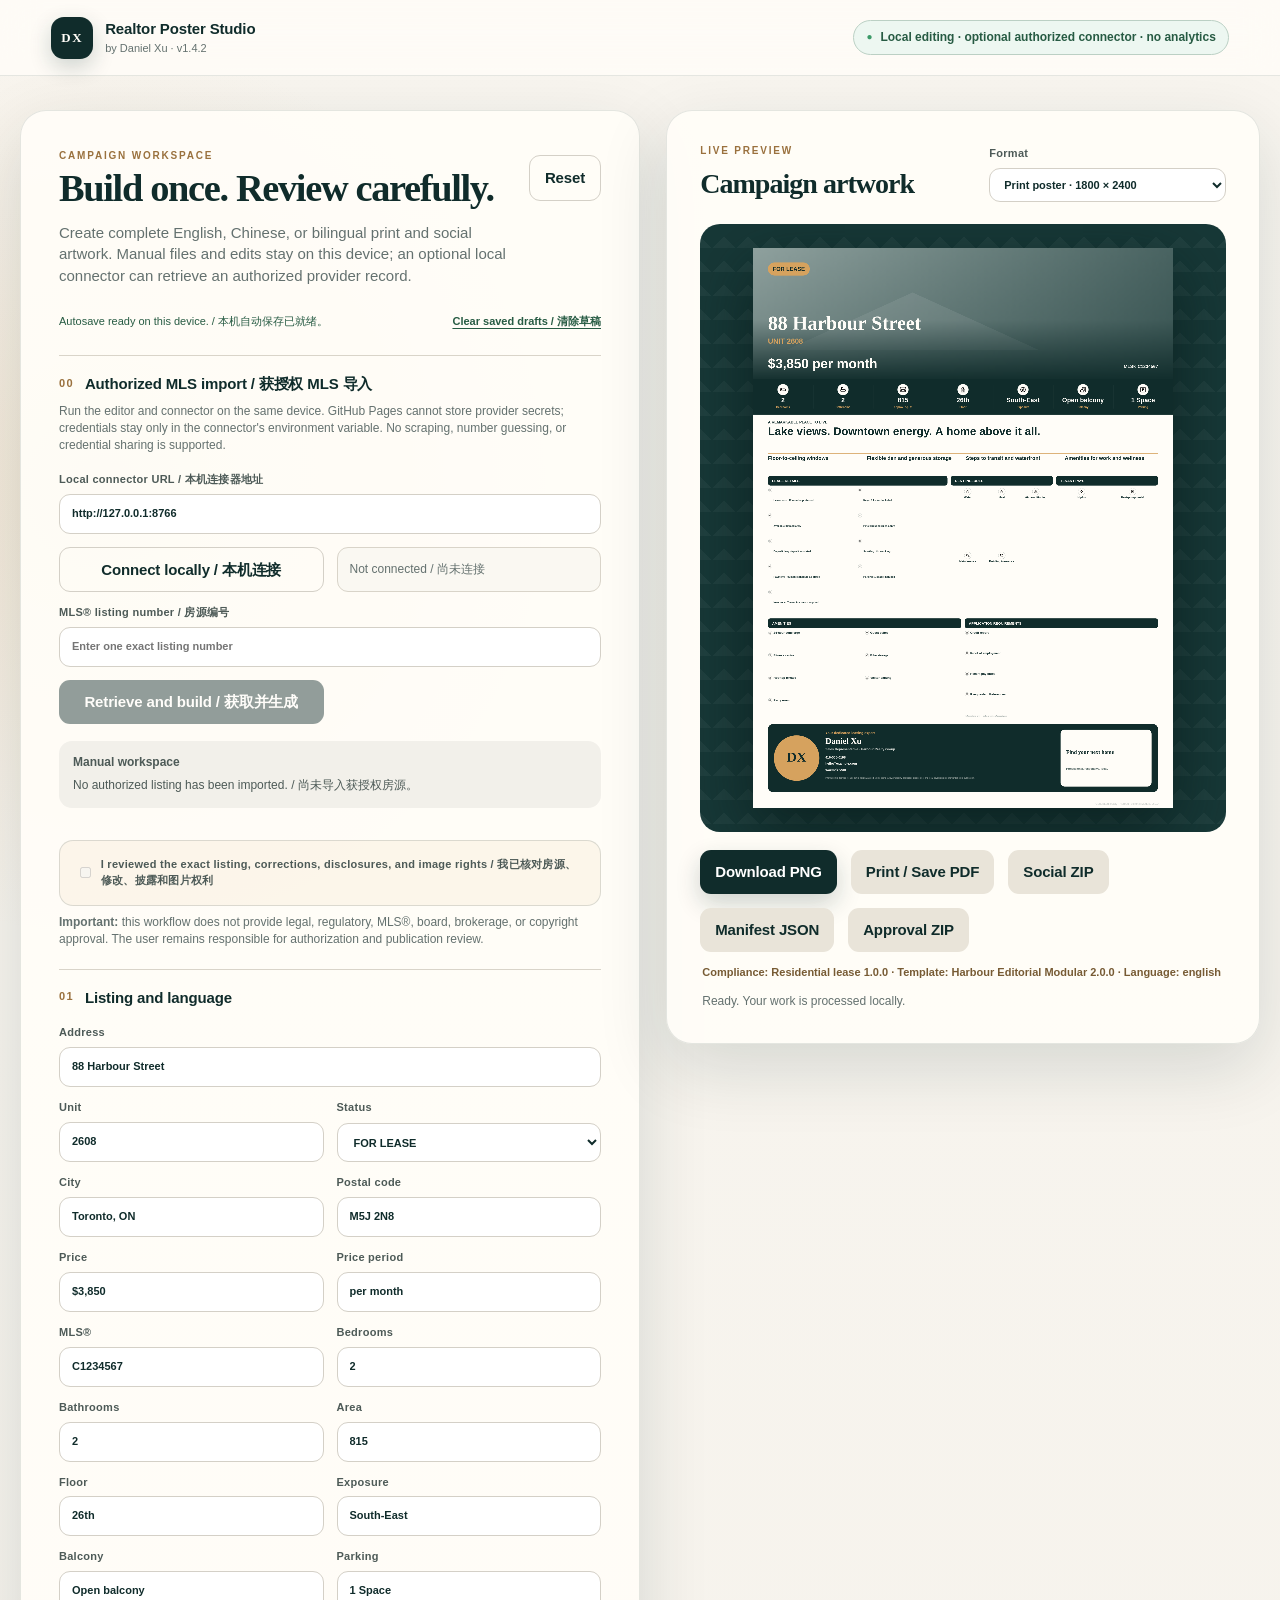
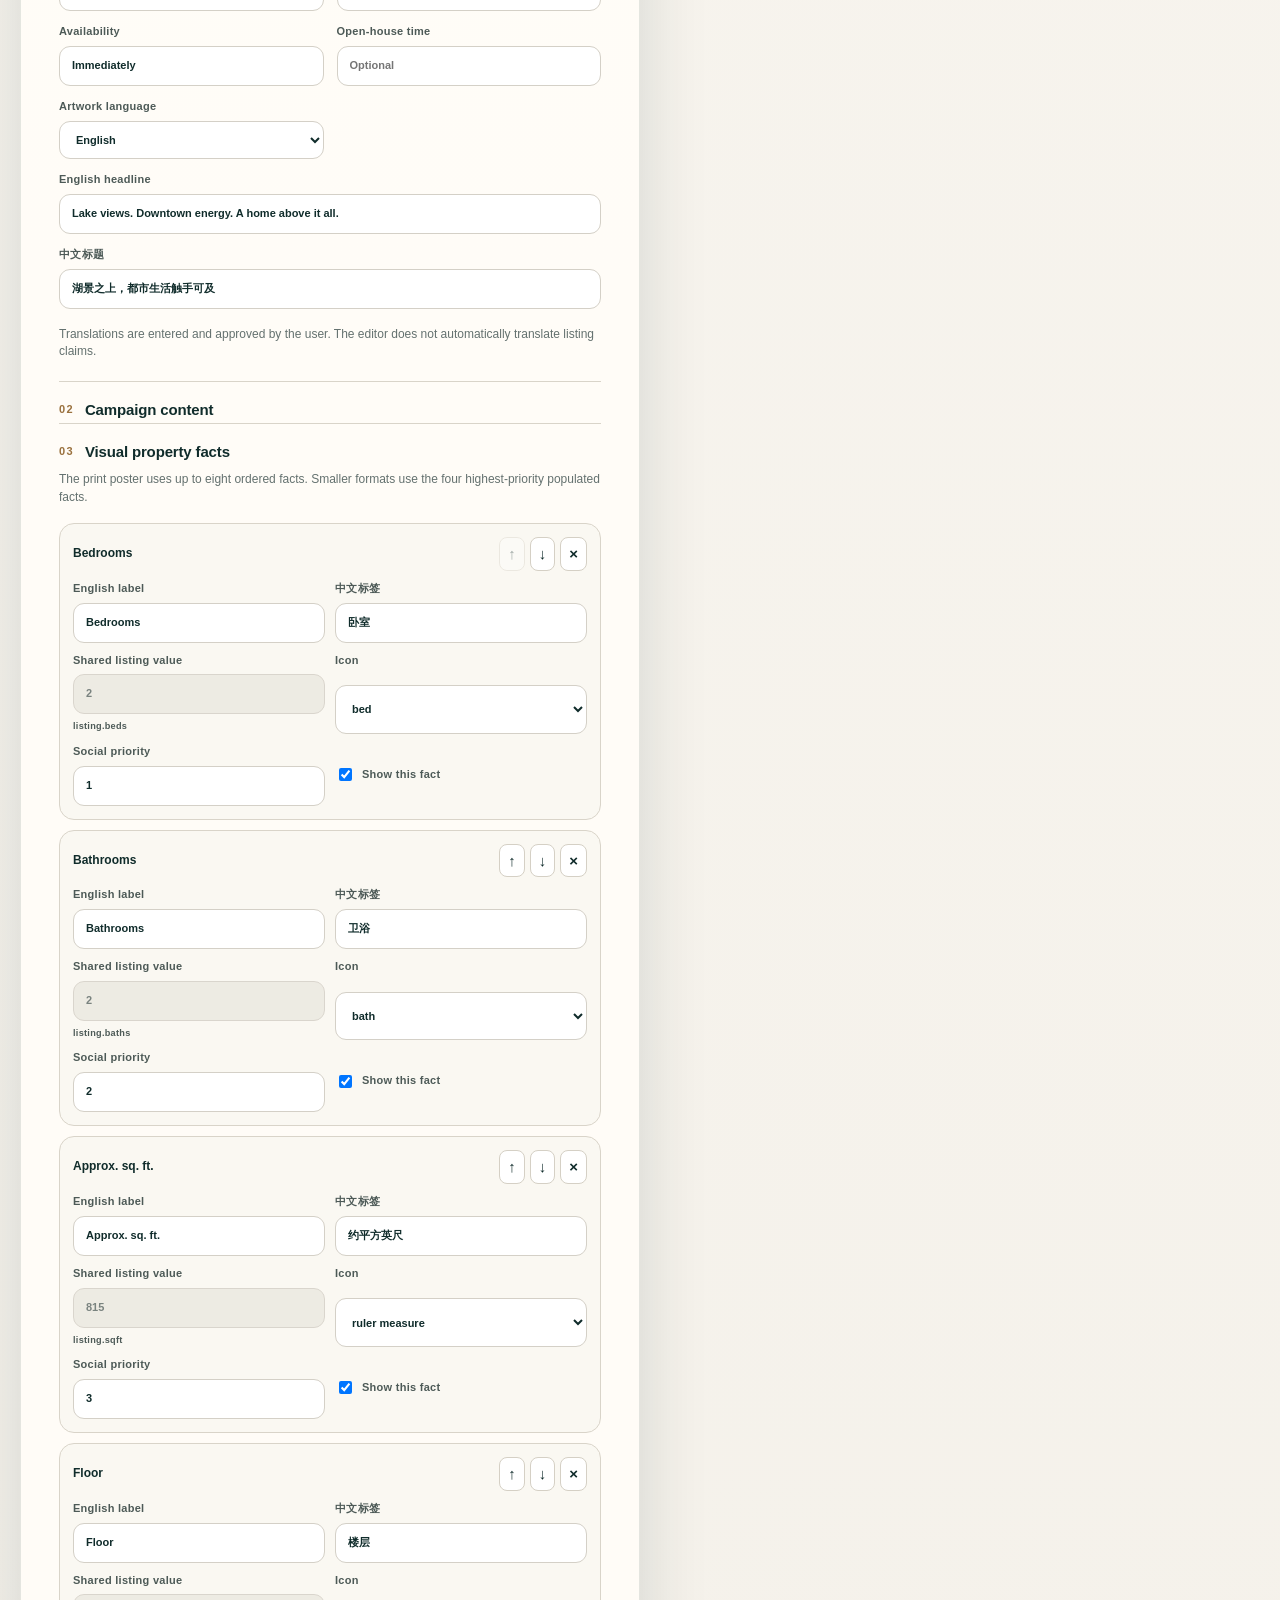
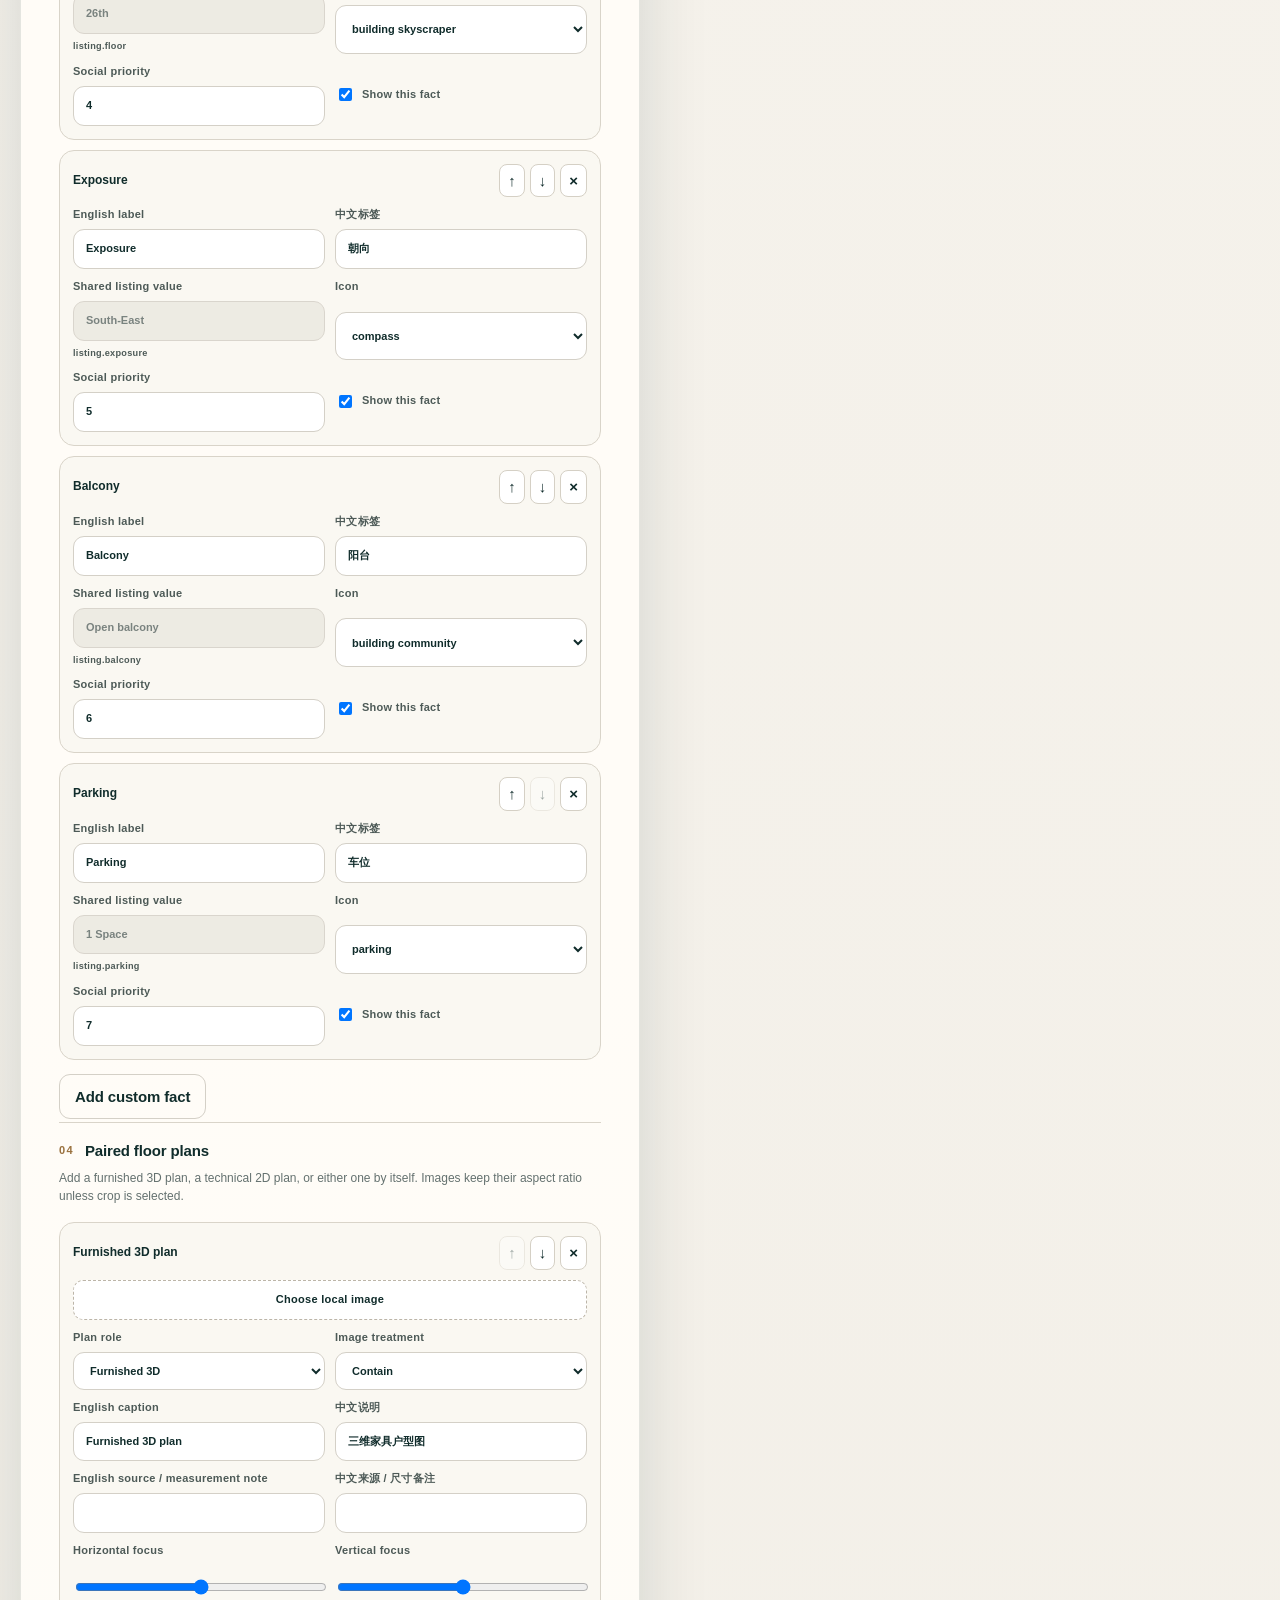
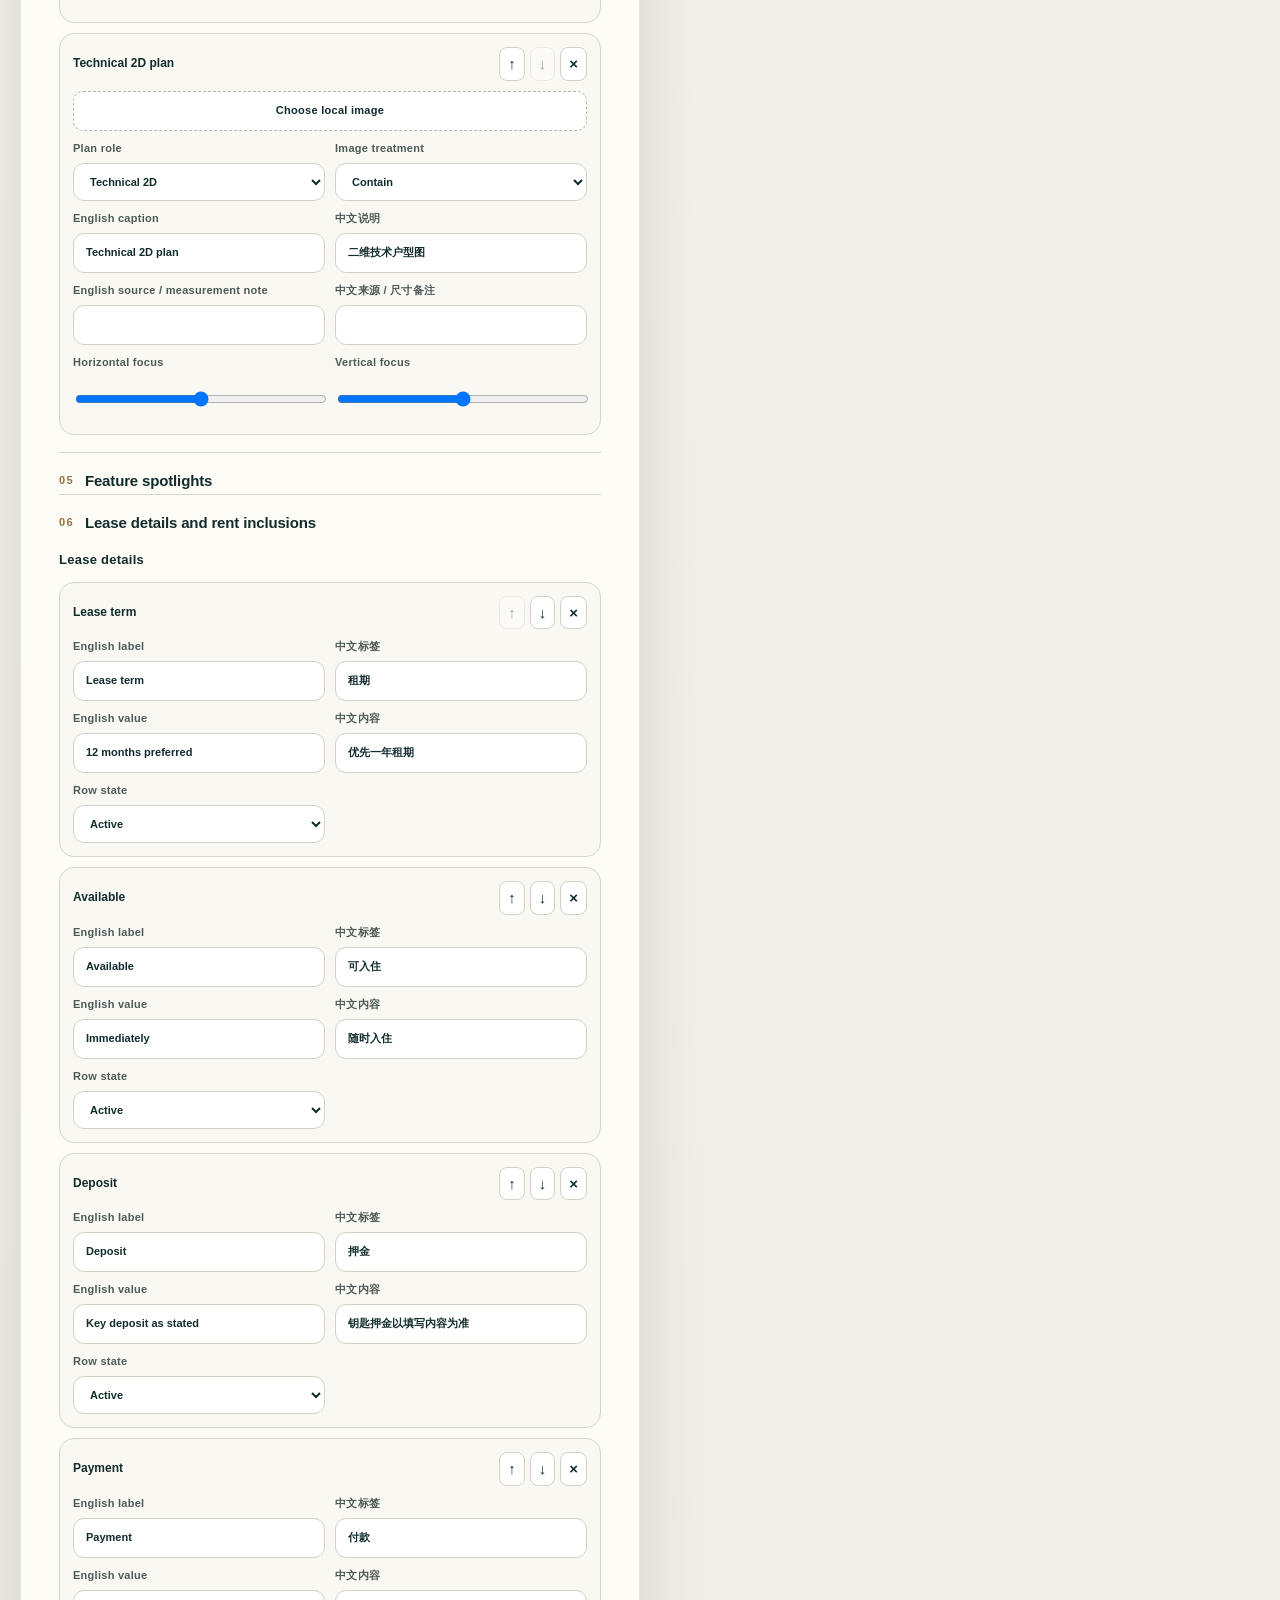
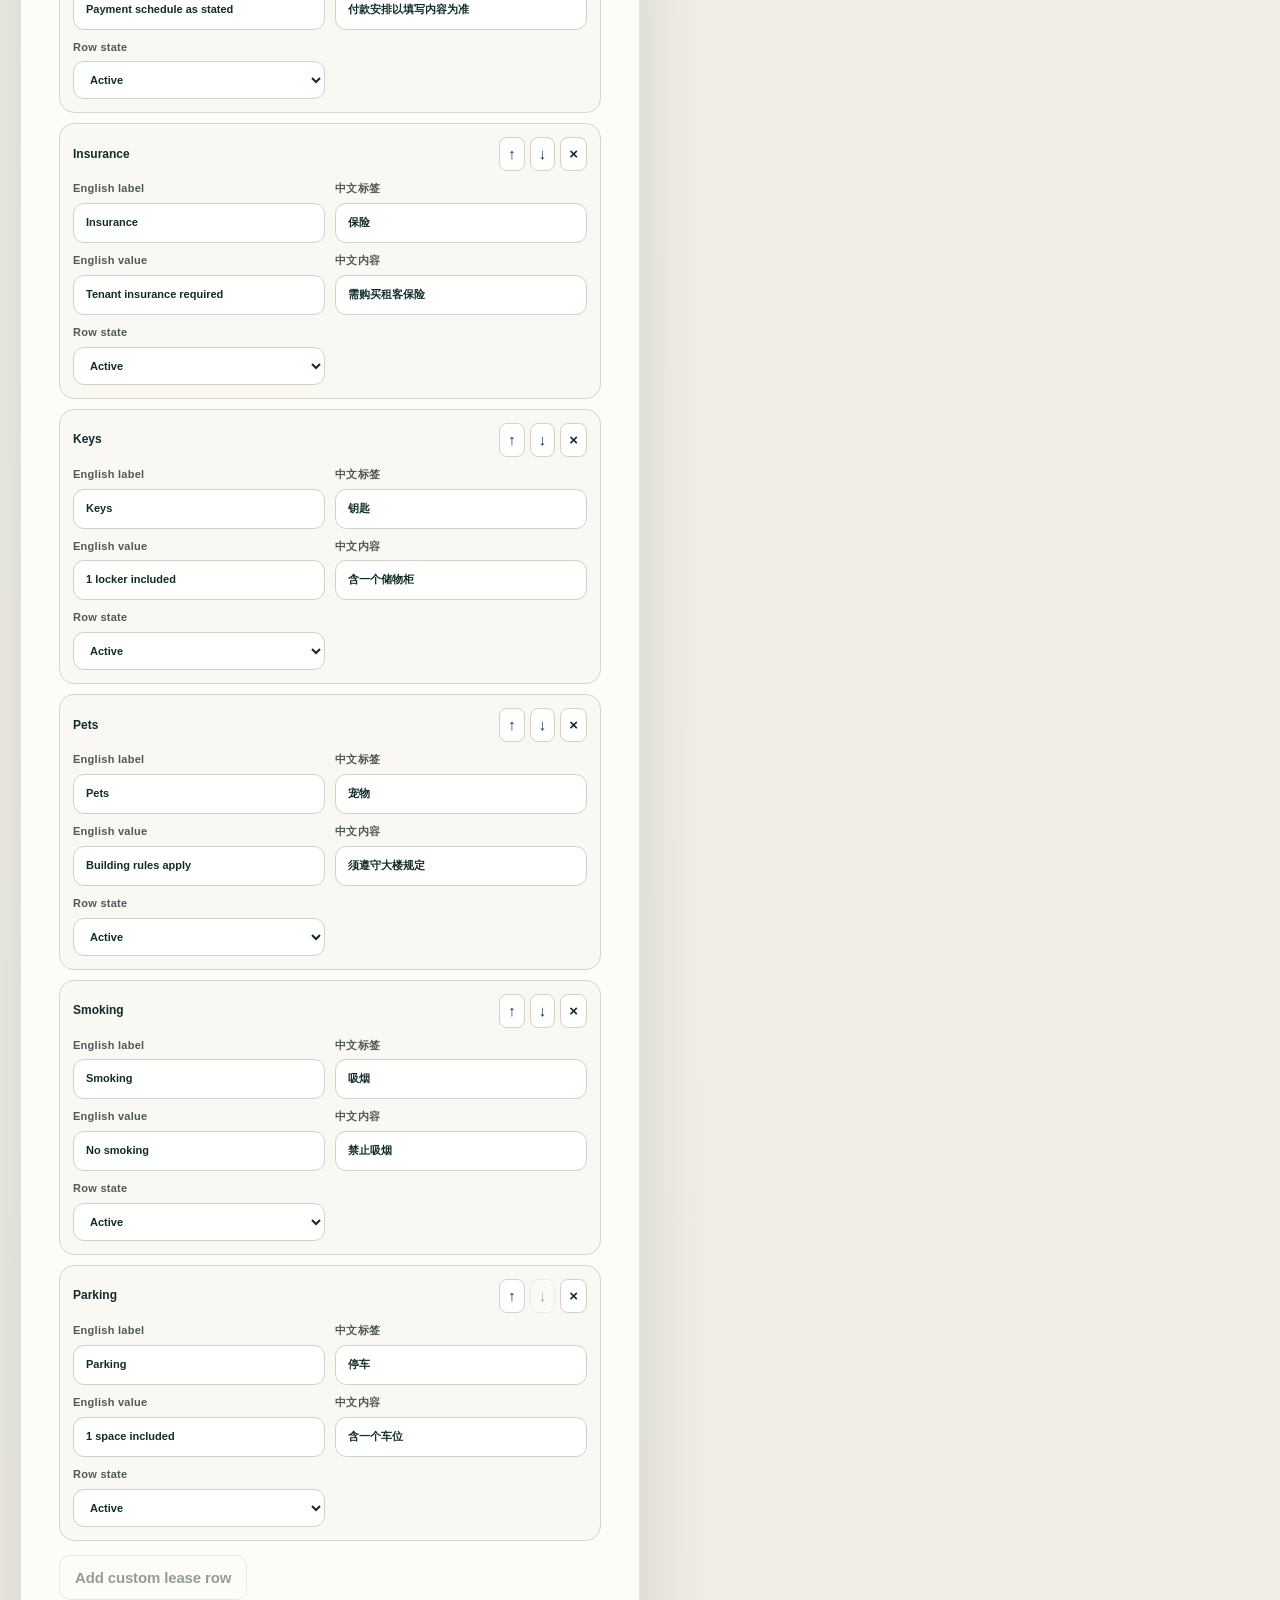
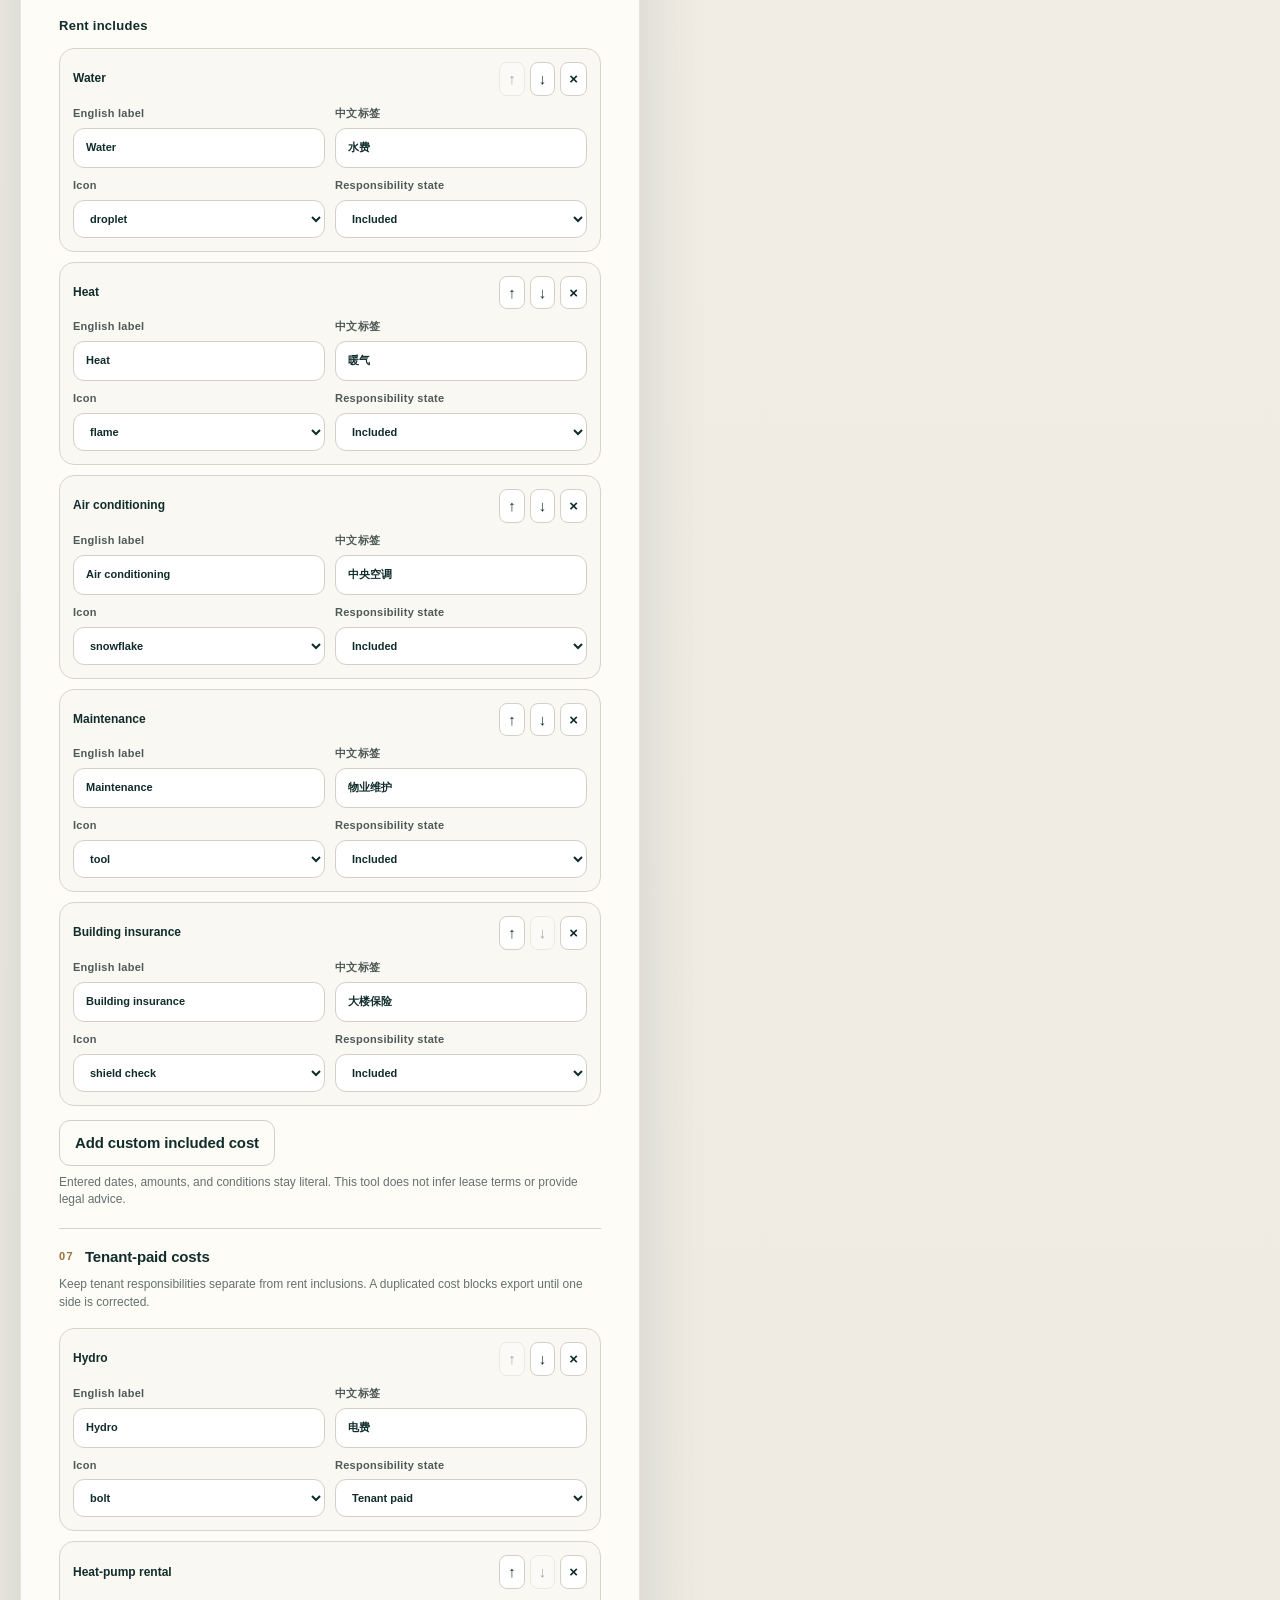
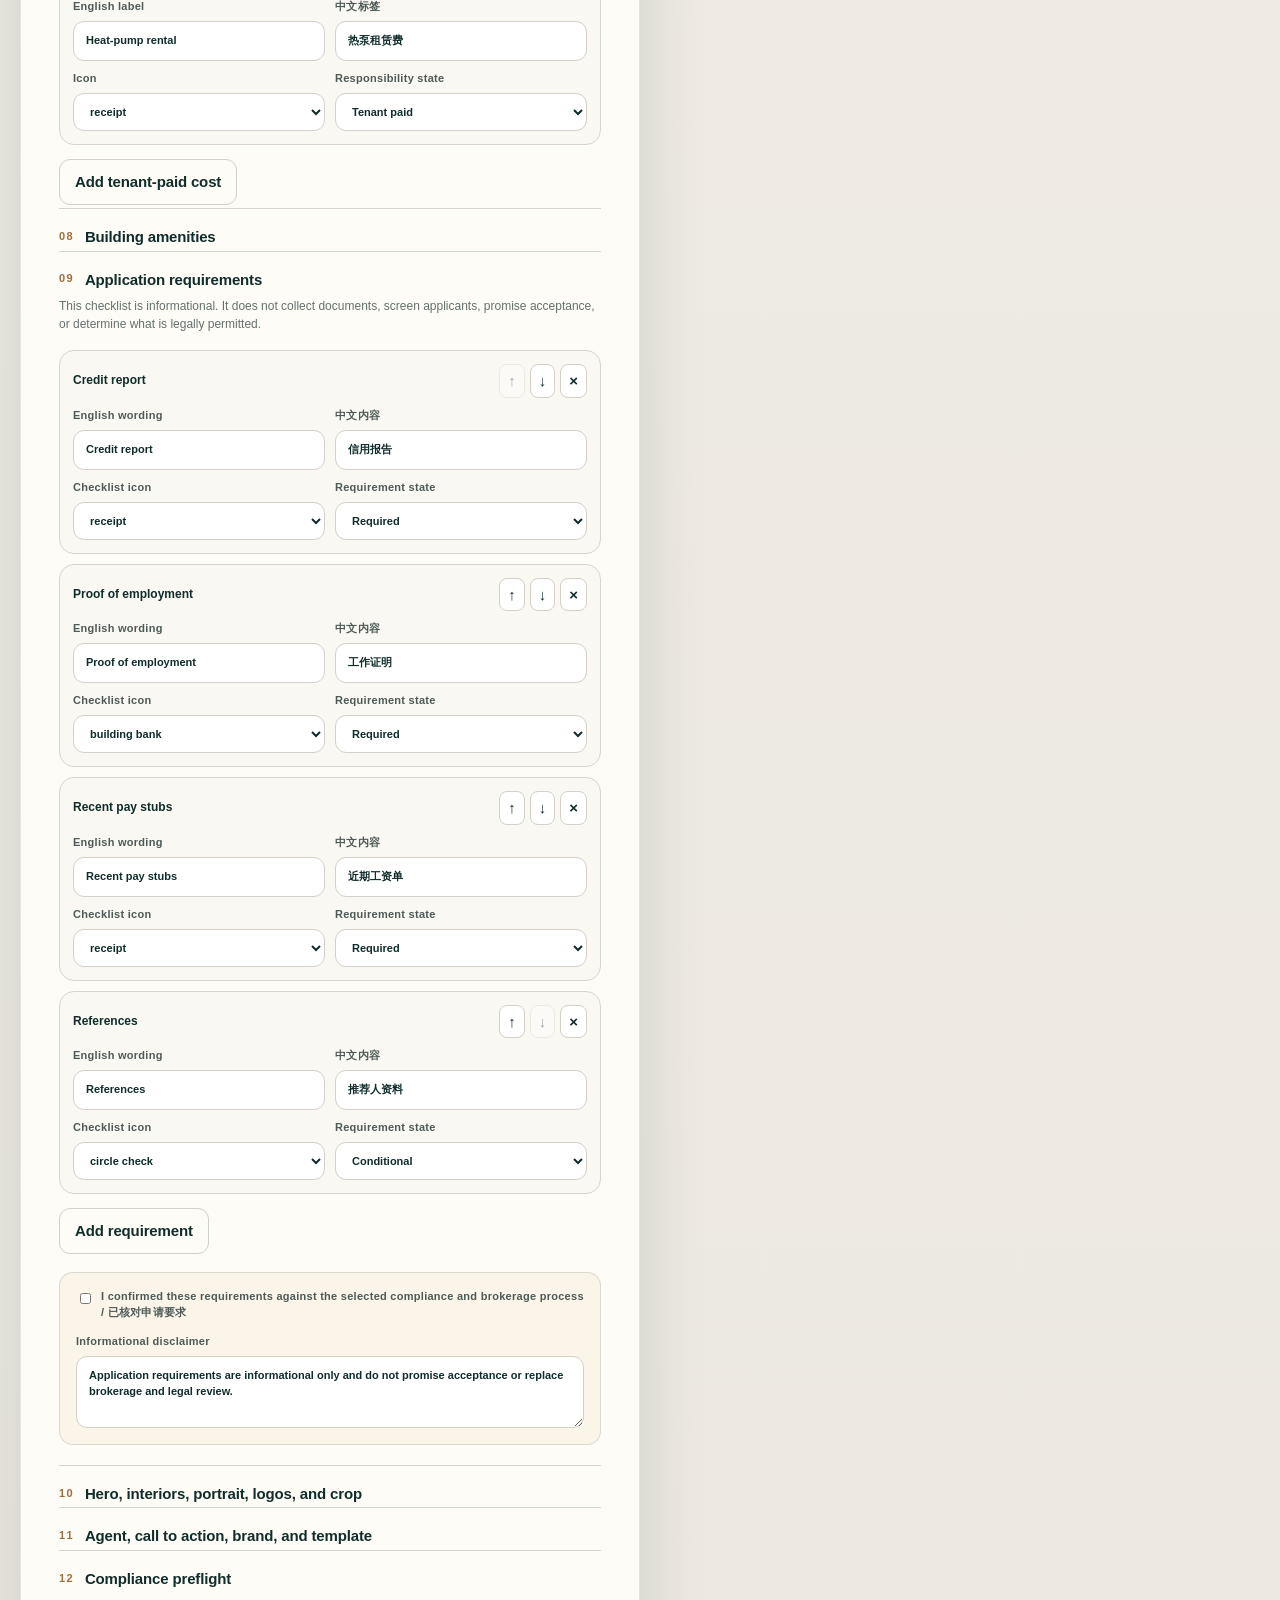
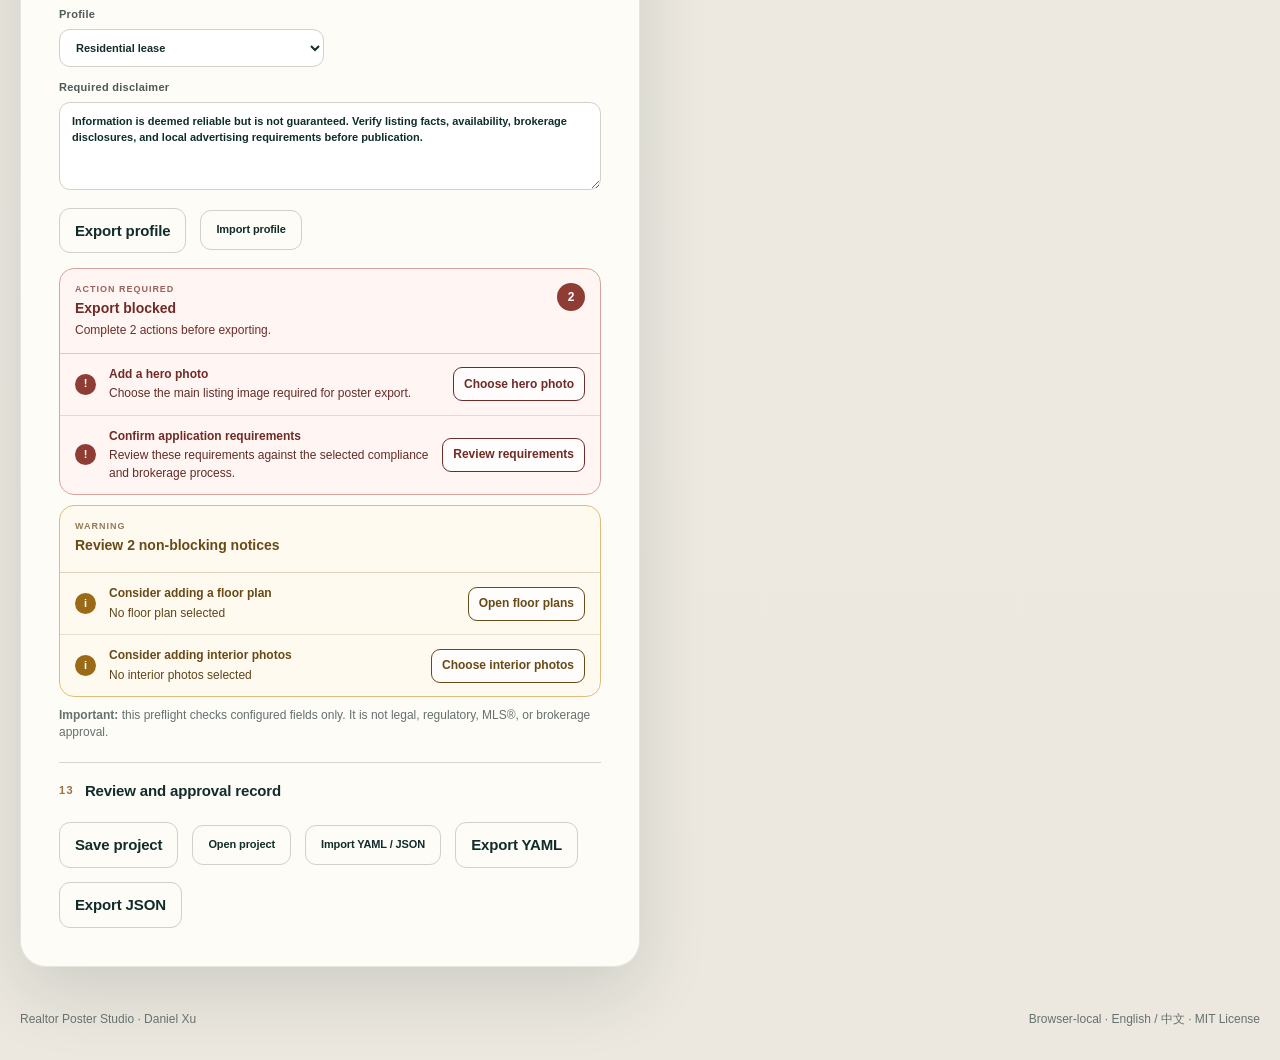
==== commit 983be367: "Release v1.4.2 actionable export preflight" ====
--- a/web/index.html
+++ b/web/index.html
@@ -11,7 +11,7 @@
   <header class="site-header">
     <a class="brand" href="#top" aria-label="Realtor Poster Studio home">
       <span class="brand-mark" aria-hidden="true">DX</span>
-      <span><strong>Realtor Poster Studio</strong><small>by Daniel Xu · v1.4.1</small></span>
+      <span><strong>Realtor Poster Studio</strong><small>by Daniel Xu · v1.4.2</small></span>
     </a>
     <div class="privacy-badge"><span aria-hidden="true">●</span> Local editing · optional authorized connector · no analytics</div>
   </header>
@@ -161,7 +161,7 @@
         </div>
       </details>
 
-      <details>
+      <details id="media-section">
         <summary><span>10</span> Hero, interiors, portrait, logos, and crop</summary>
         <div class="upload-grid">
           <label class="upload-card"><strong>Hero photo</strong><small>JPG, PNG or WebP</small><input id="hero-upload" type="file" accept="image/jpeg,image/png,image/webp"></label>
@@ -237,7 +237,7 @@
           <button id="save-compliance" class="button button-quiet" type="button">Export profile</button>
           <label class="button button-quiet file-button">Import profile<input id="open-compliance" type="file" accept="application/json"></label>
         </div>
-        <div id="validation-summary" class="validation-summary" aria-live="polite"></div>
+        <div id="validation-summary" class="validation-summary" aria-live="polite" aria-label="Export preflight"></div>
         <p class="field-note"><strong>Important:</strong> this preflight checks configured fields only. It is not legal, regulatory, MLS®, or brokerage approval.</p>
       </details>
 
--- a/web/styles.css
+++ b/web/styles.css
@@ -170,12 +170,33 @@
 .lock-grid label { display: flex; grid-template-columns: auto 1fr; align-items: center; gap: 7px; }
 .lock-grid input { width: auto; }
 
-.validation-summary, .change-summary { margin: 15px 0 10px; padding: 13px 14px; border-radius: 13px; background: #f2f0ea; color: #4d5a57; font-size: 12px; }
-.validation-summary strong { display: block; margin-bottom: 6px; }
-.validation-summary ul, .change-summary ul { margin: 7px 0 0; padding-left: 20px; }
-.validation-summary.is-blocked { border: 1px solid #d9a39c; background: #fff0ee; color: #7d3029; }
-.validation-summary.has-warnings { border: 1px solid #e4c489; background: #fff8e7; color: #76551e; }
-.validation-summary.is-ready { border: 1px solid #b9d4c3; background: #edf8f1; color: #275b43; }
+.change-summary { margin: 15px 0 10px; padding: 13px 14px; border-radius: 13px; background: #f2f0ea; color: #4d5a57; font-size: 12px; }
+.change-summary ul { margin: 7px 0 0; padding-left: 20px; }
+.validation-summary { display: grid; gap: 10px; margin: 15px 0 10px; color: #4d5a57; font-size: 12px; }
+#mls-completeness.validation-summary { display: block; padding: 13px 14px; border-radius: 13px; background: #f2f0ea; }
+#mls-completeness strong { display: block; margin-bottom: 6px; }
+#mls-completeness.is-blocked { border: 1px solid #d9a39c; background: #fff0ee; color: #7d3029; }
+#mls-completeness.has-warnings { border: 1px solid #e4c489; background: #fff8e7; color: #76551e; }
+#mls-completeness.is-ready { border: 1px solid #b9d4c3; background: #edf8f1; color: #275b43; }
+.preflight-panel { overflow: hidden; border: 1px solid; border-radius: 15px; }
+.preflight-panel-blocked { border-color: #d9a39c; background: #fff6f4; color: #702b26; }
+.preflight-panel-warning { border-color: #dfbd76; background: #fffaf0; color: #684a17; }
+.preflight-panel-ready { border-color: #b9d4c3; background: #edf8f1; color: #275b43; }
+.preflight-heading { display: flex; align-items: flex-start; justify-content: space-between; gap: 14px; padding: 14px 15px; }
+.preflight-heading strong { display: block; margin: 2px 0 3px; font-size: 14px; }
+.preflight-heading p, .preflight-copy p { margin: 0; line-height: 1.45; }
+.preflight-kicker { display: block; font-size: 9px; font-weight: 900; letter-spacing: .11em; text-transform: uppercase; opacity: .72; }
+.preflight-count { display: grid; flex: 0 0 auto; place-items: center; min-width: 28px; min-height: 28px; border-radius: 999px; background: #8f3c35; color: white; font-size: 12px; font-weight: 900; }
+.preflight-list { border-top: 1px solid currentColor; border-top-color: color-mix(in srgb, currentColor 22%, transparent); }
+.preflight-item { display: grid; grid-template-columns: 24px minmax(0, 1fr) auto; gap: 10px; align-items: center; padding: 12px 15px; }
+.preflight-item + .preflight-item { border-top: 1px solid currentColor; border-top-color: color-mix(in srgb, currentColor 16%, transparent); }
+.preflight-symbol { display: grid; place-items: center; width: 21px; height: 21px; border-radius: 999px; background: #8f3c35; color: white; font-size: 11px; font-weight: 900; }
+.preflight-item-warning .preflight-symbol { background: #9b6a18; }
+.preflight-copy strong { display: block; margin-bottom: 2px; color: inherit; font-size: 12px; }
+.preflight-copy p { color: color-mix(in srgb, currentColor 82%, #24312e); }
+.preflight-action { min-height: 34px; border: 1px solid currentColor; border-radius: 9px; padding: 7px 10px; background: rgba(255, 255, 255, .72); color: inherit; font: inherit; font-weight: 850; white-space: nowrap; }
+.preflight-action:hover { background: white; transform: translateY(-1px); }
+.preflight-action:focus-visible { outline: 3px solid #1d6f68; outline-offset: 2px; }
 .active-profile { margin: 13px 2px 0; color: #775b34; font-size: 11px; font-weight: 800; }
 
 .button { border: 0; border-radius: 11px; padding: 11px 15px; font-weight: 820; letter-spacing: -.01em; }
@@ -224,6 +245,8 @@
   .span-2 { grid-column: span 1; }
   .module-card-grid .span-2 { grid-column: span 1; }
   .lock-grid { grid-template-columns: 1fr 1fr; }
+  .preflight-item { grid-template-columns: 24px minmax(0, 1fr); align-items: start; }
+  .preflight-action { grid-column: 2; width: 100%; white-space: normal; }
   .autosave-bar { align-items: flex-start; flex-direction: column; }
   .preview-toolbar { align-items: flex-start; flex-direction: column; }
   .preset-select { width: 100%; }
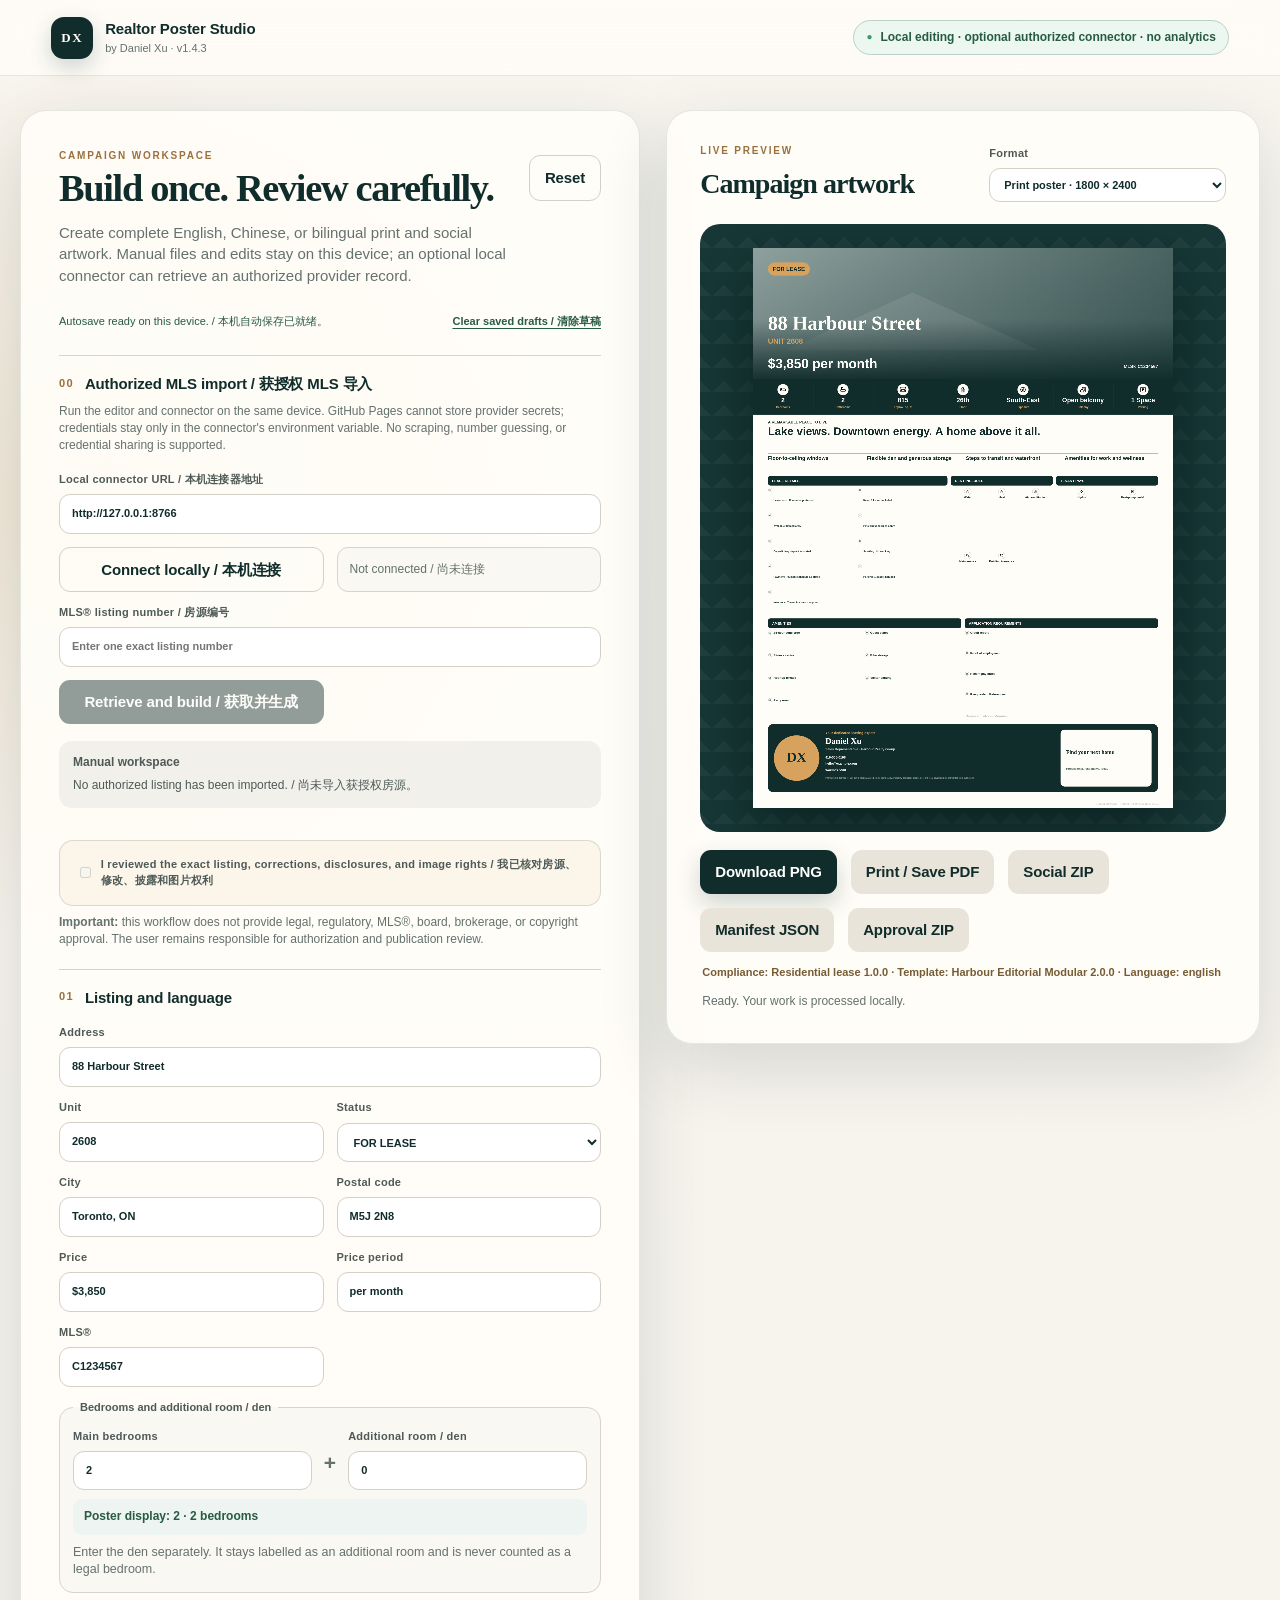
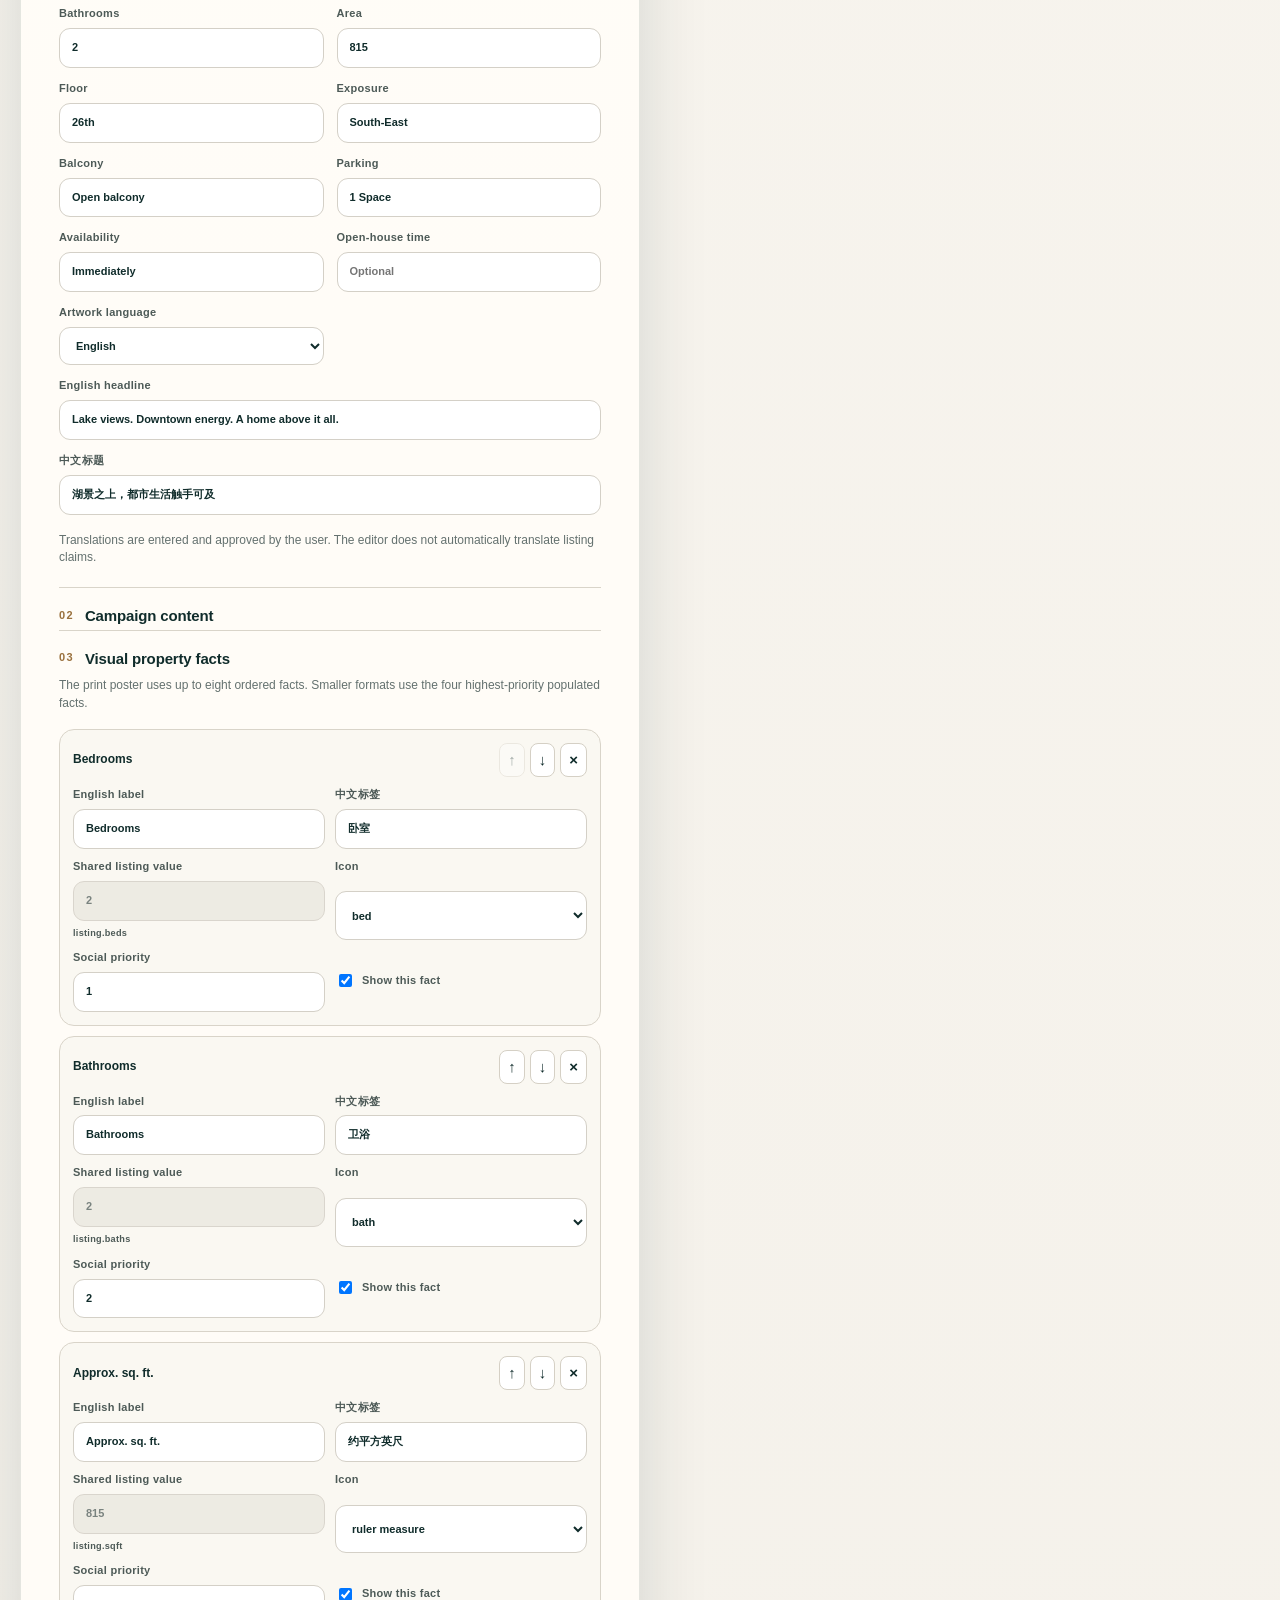
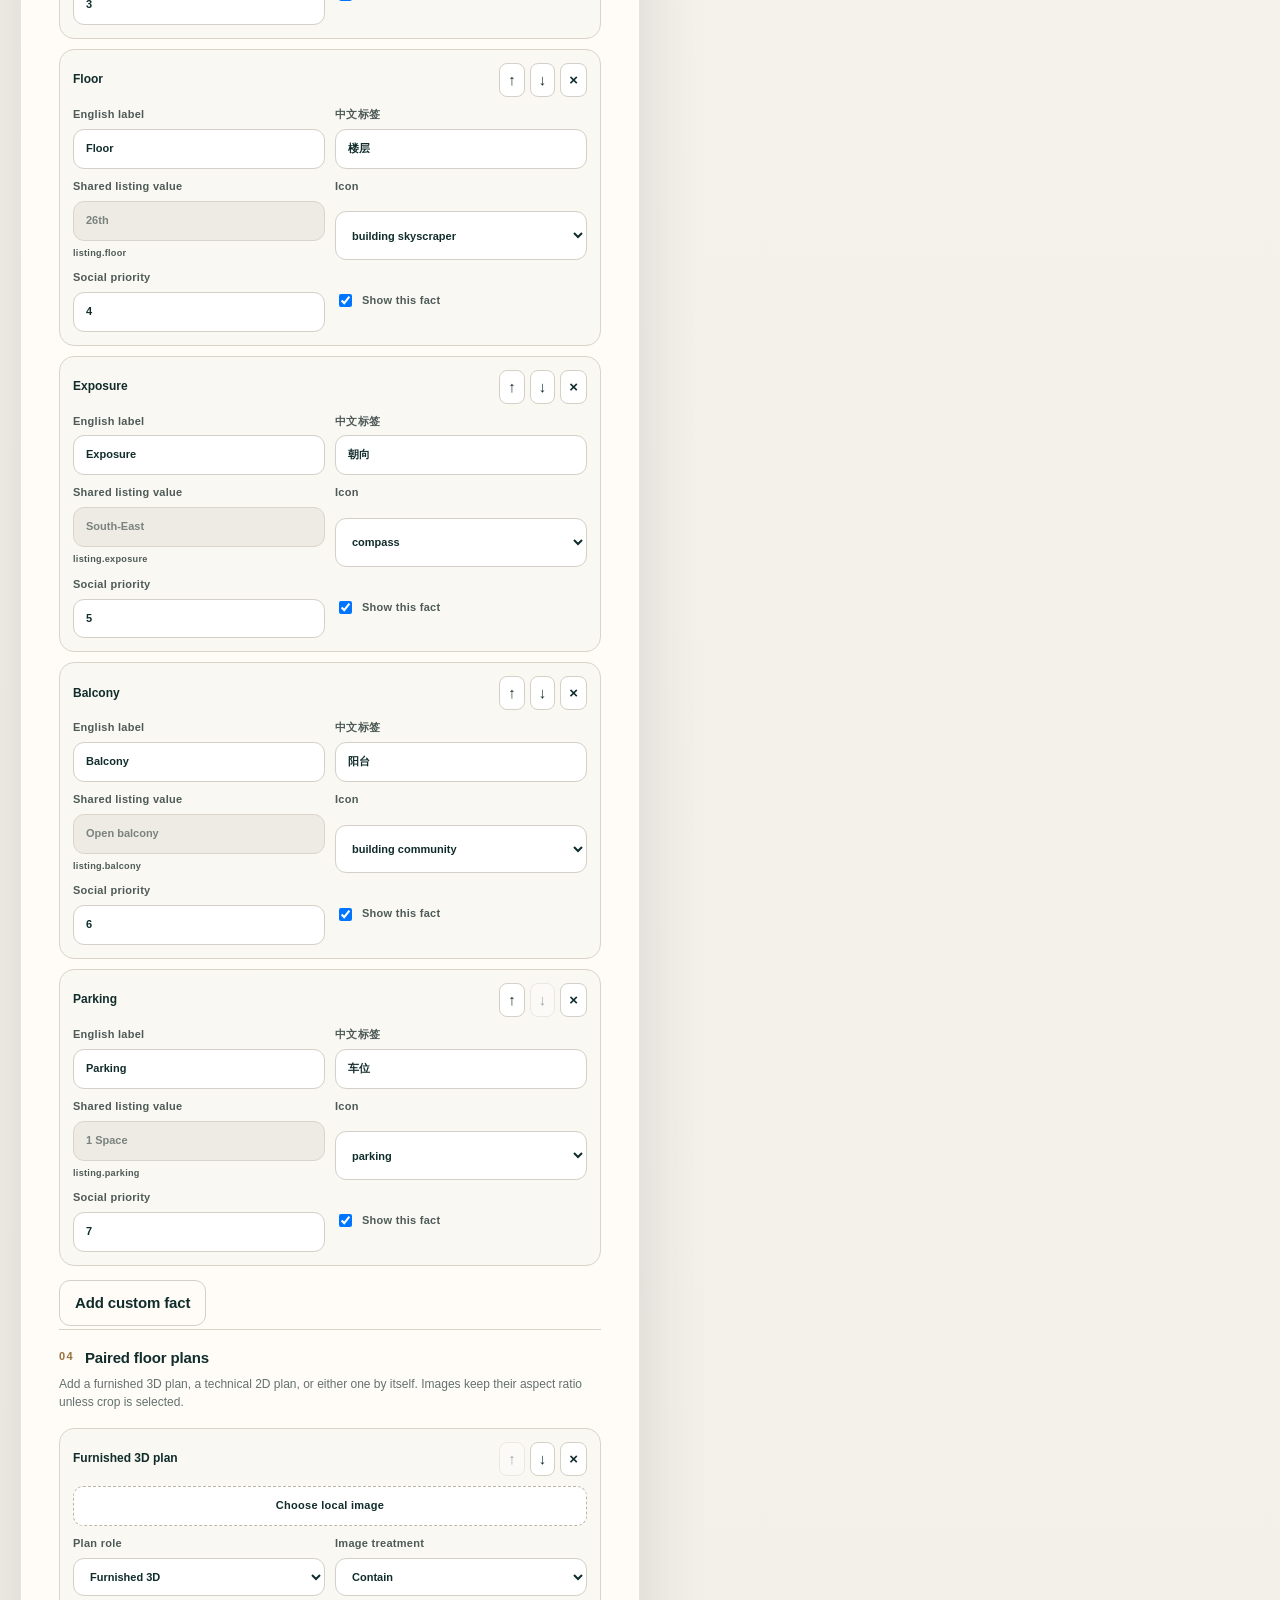
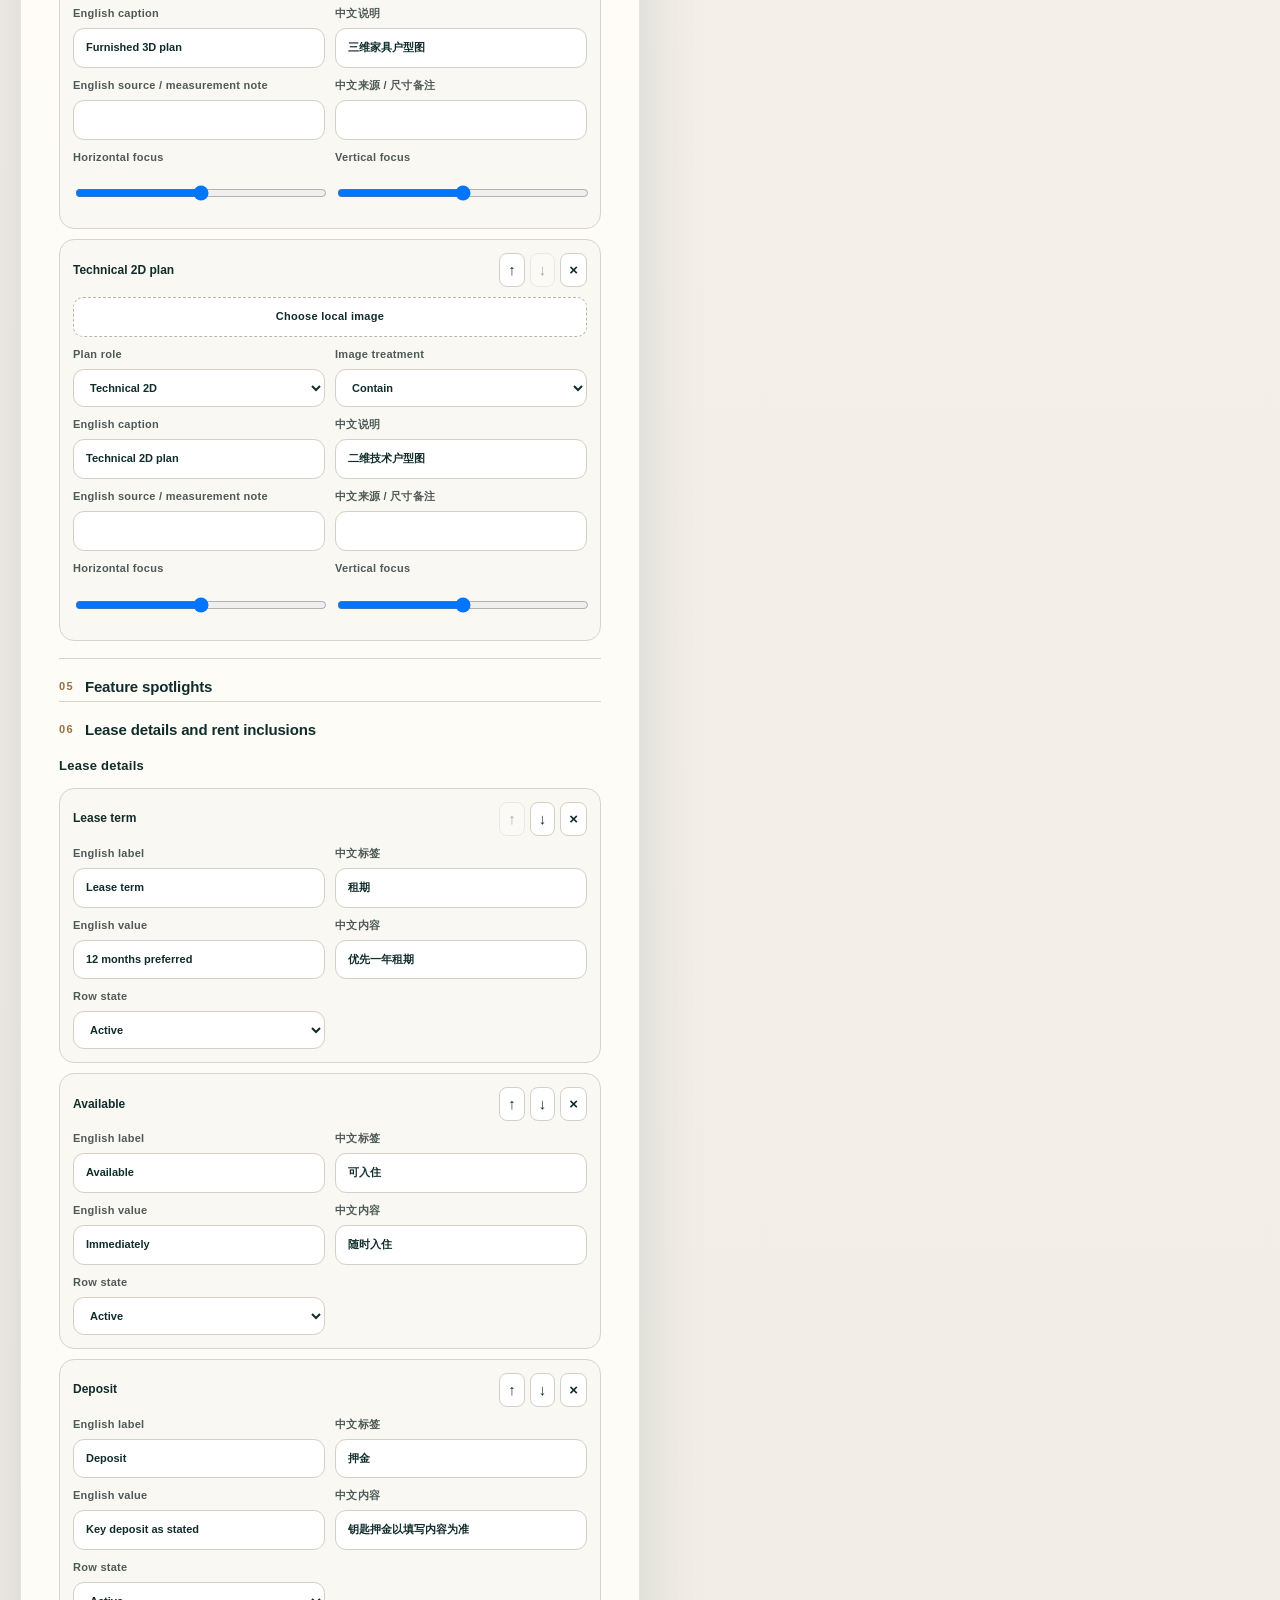
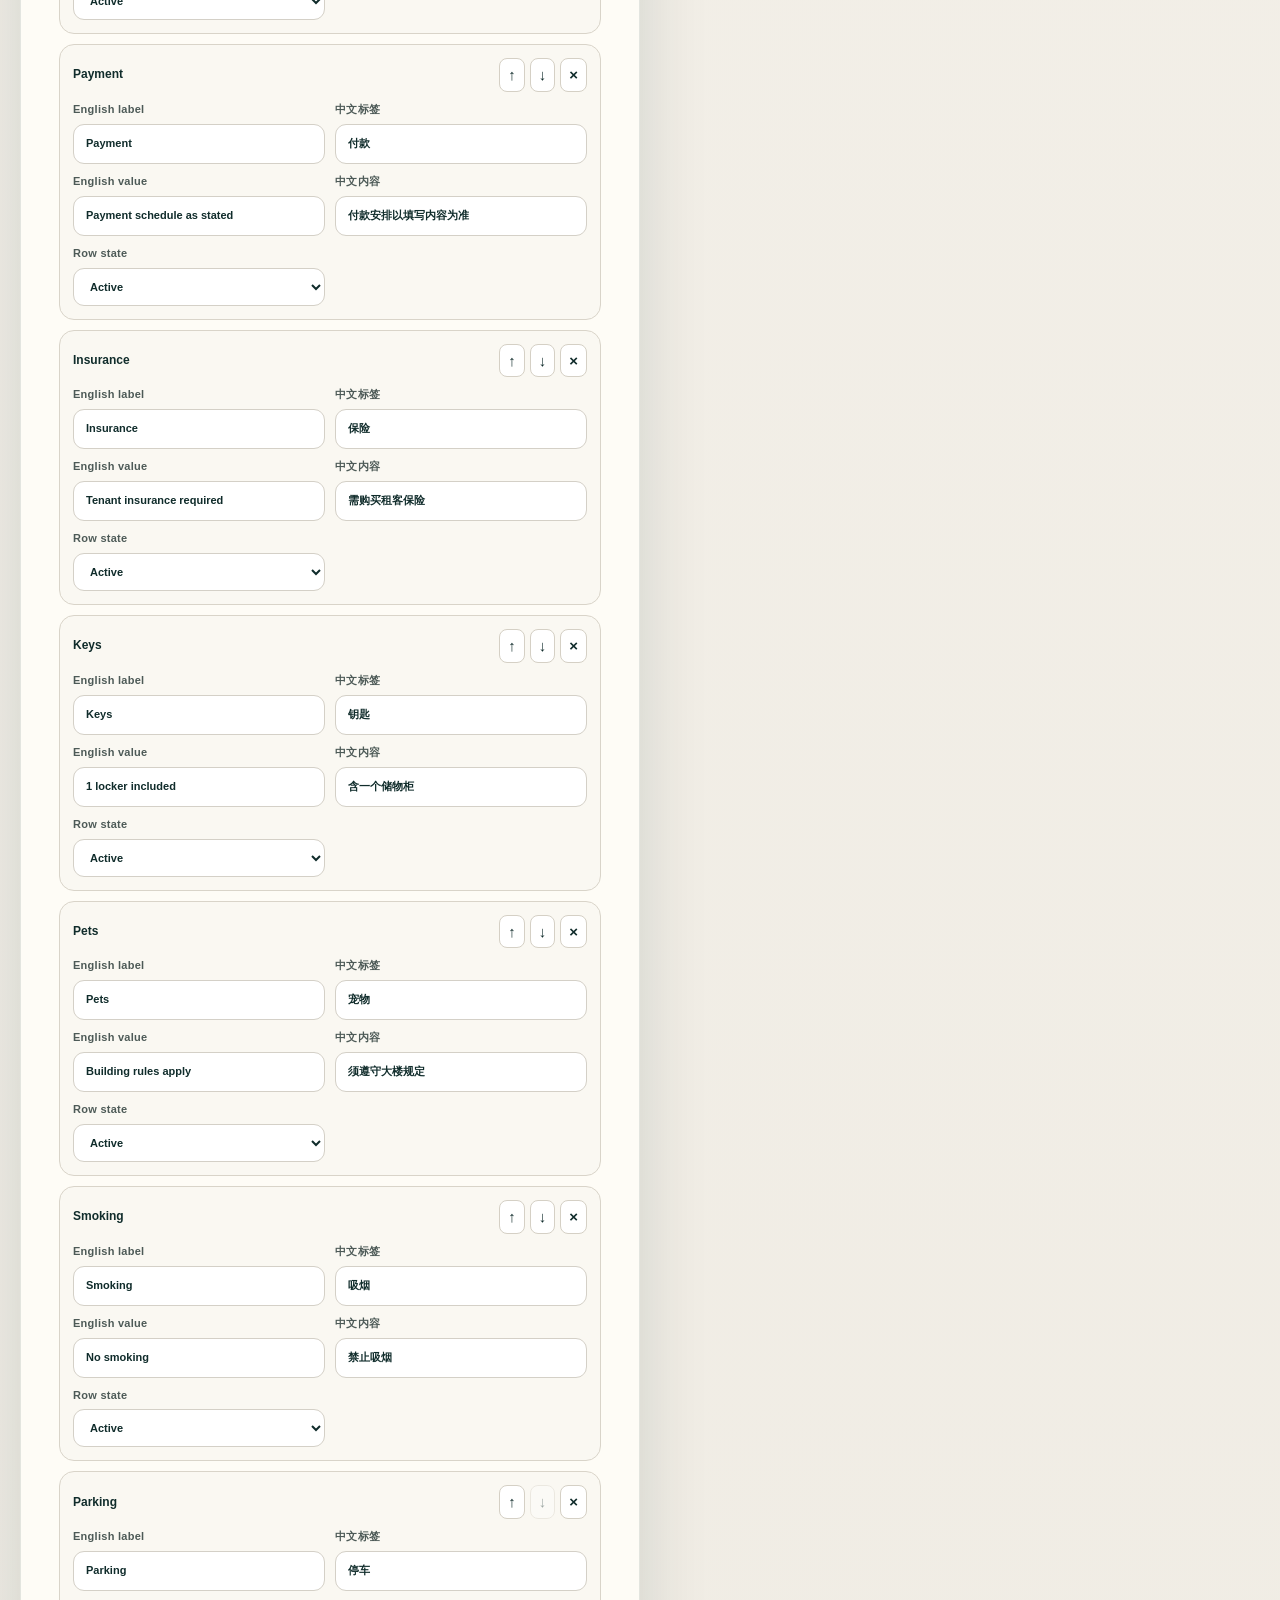
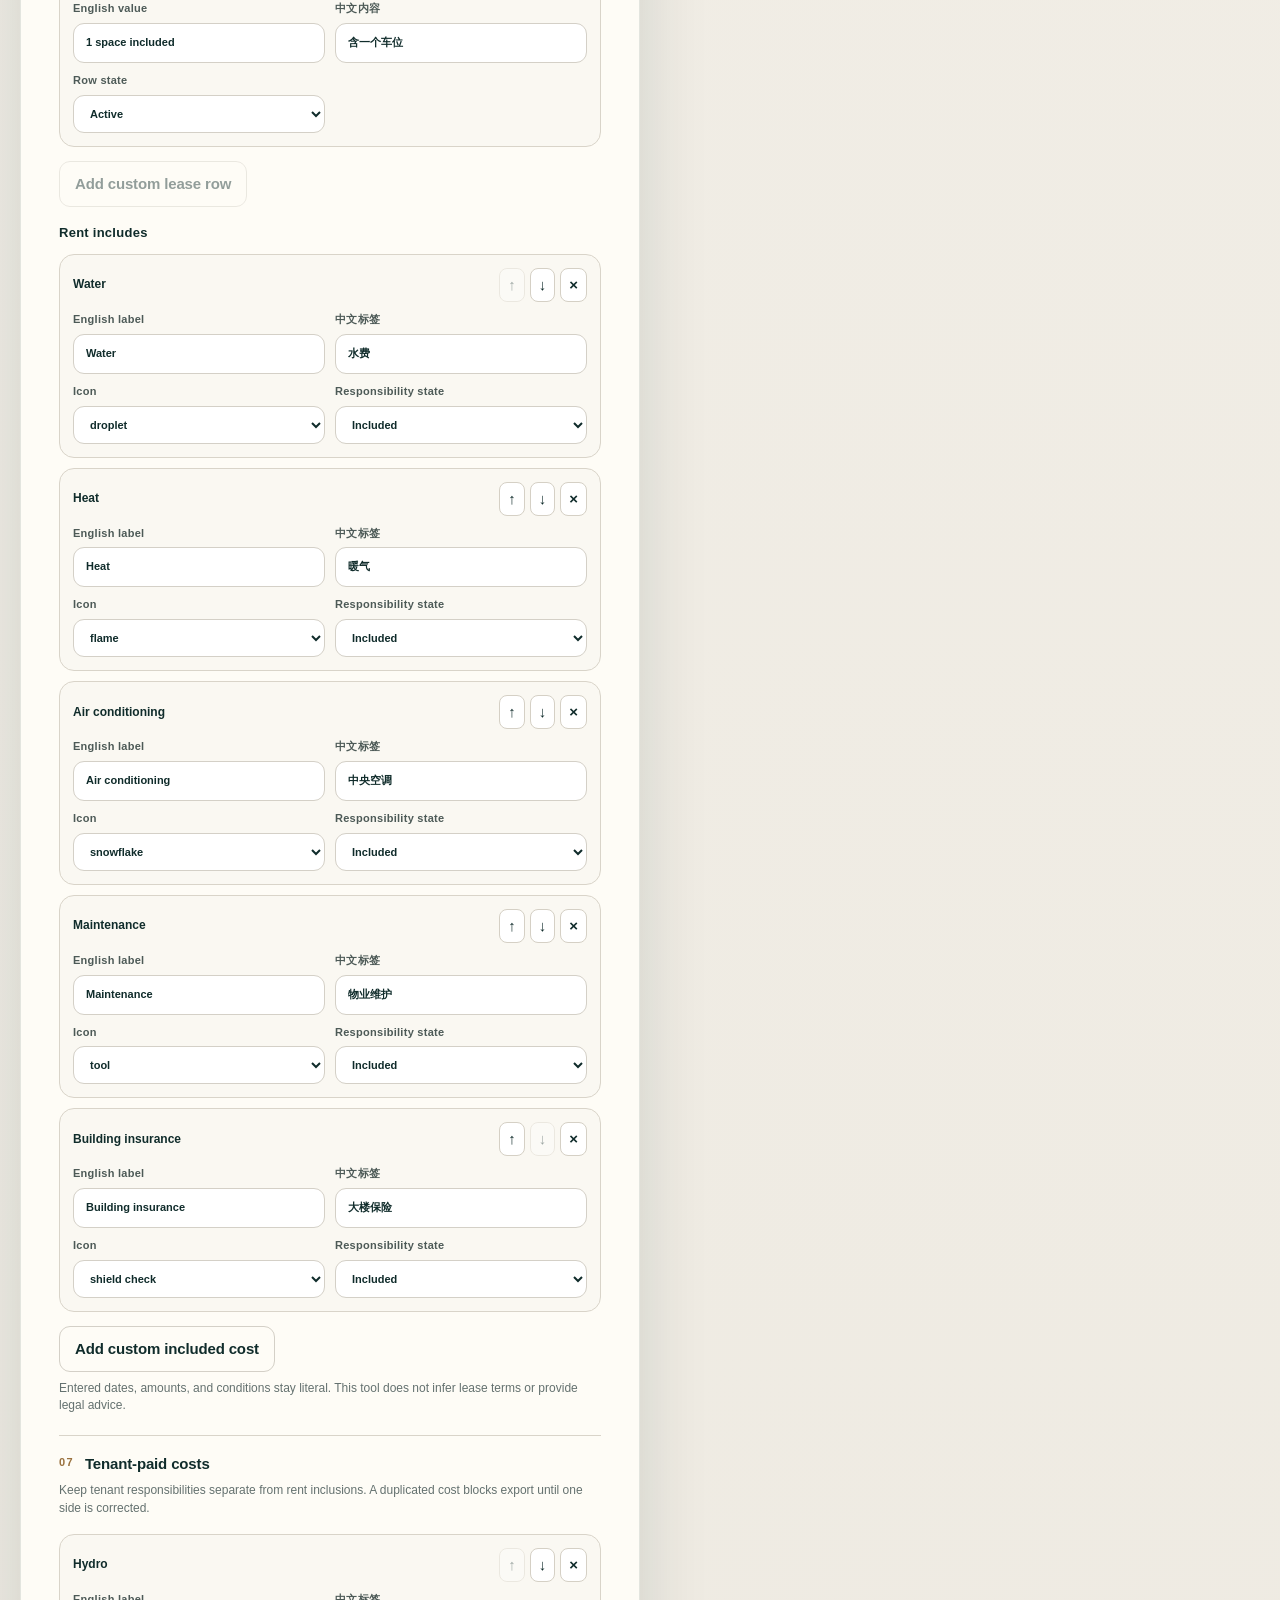
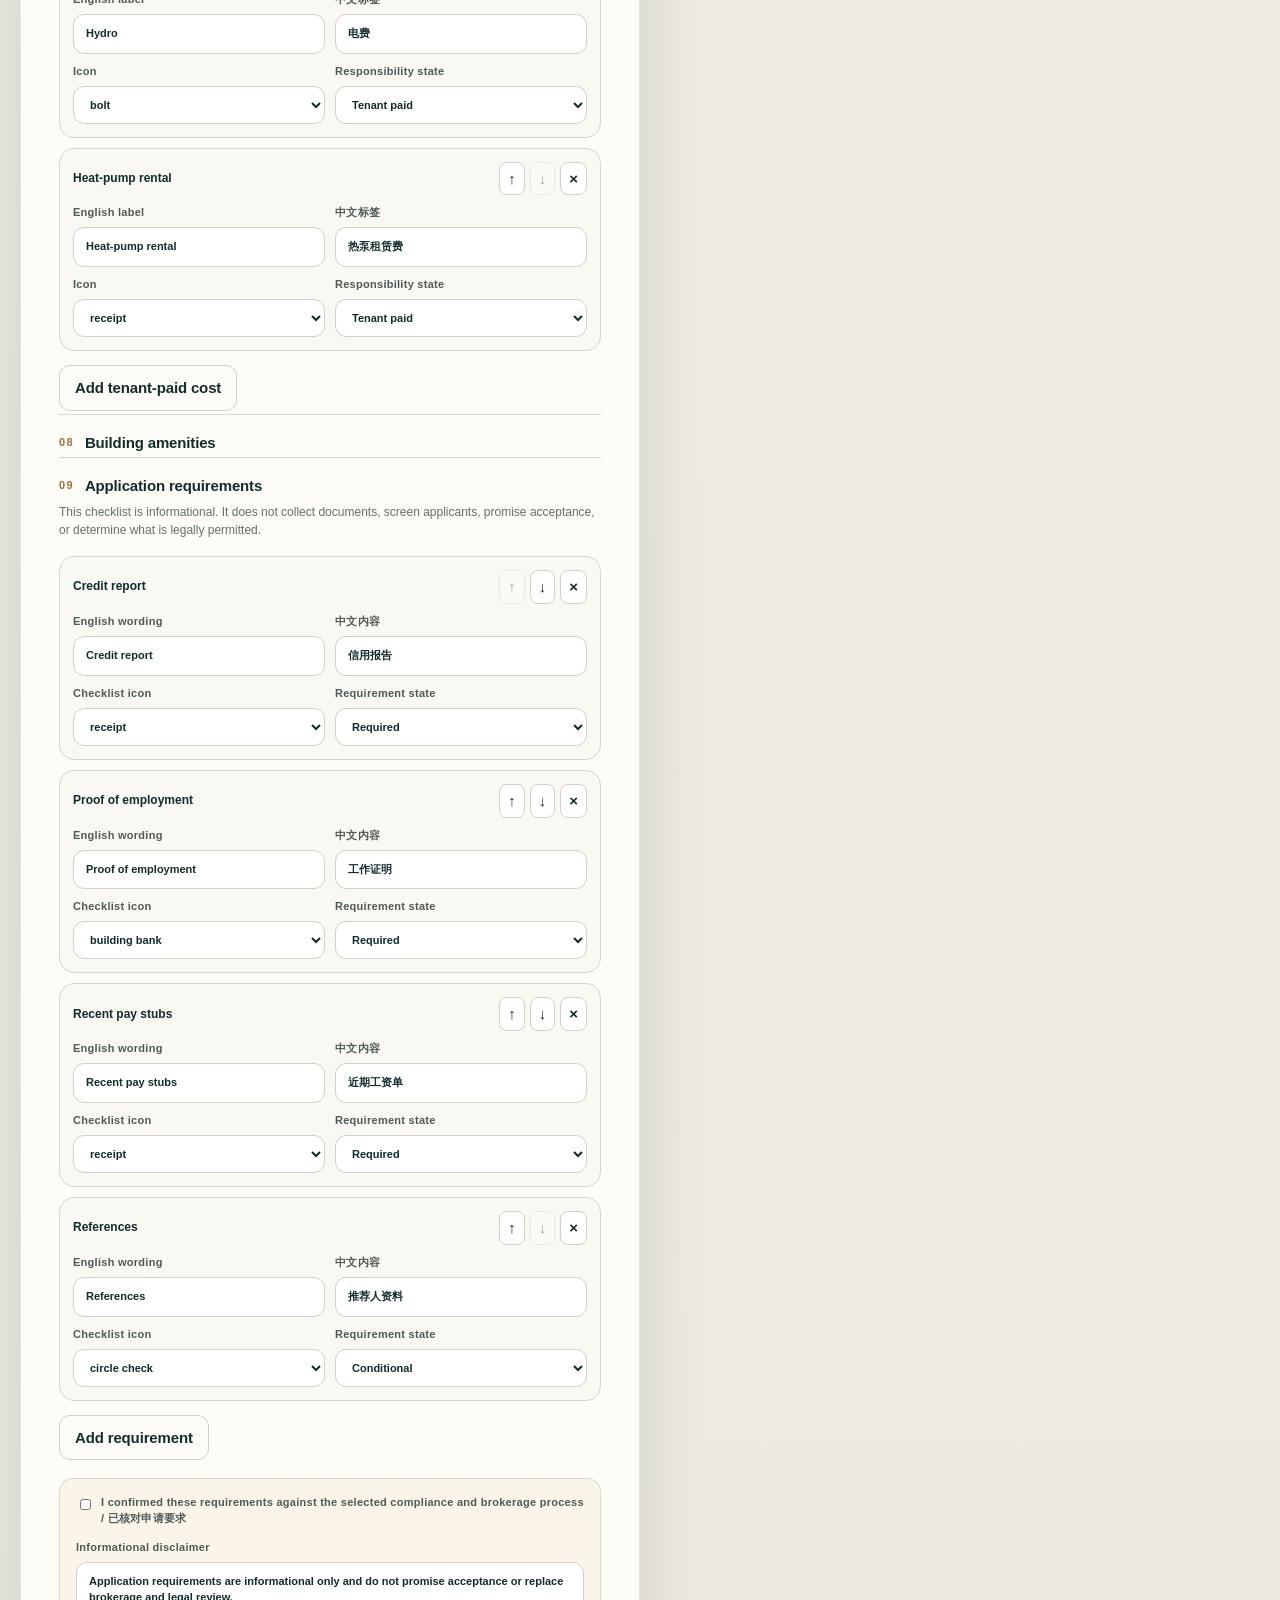
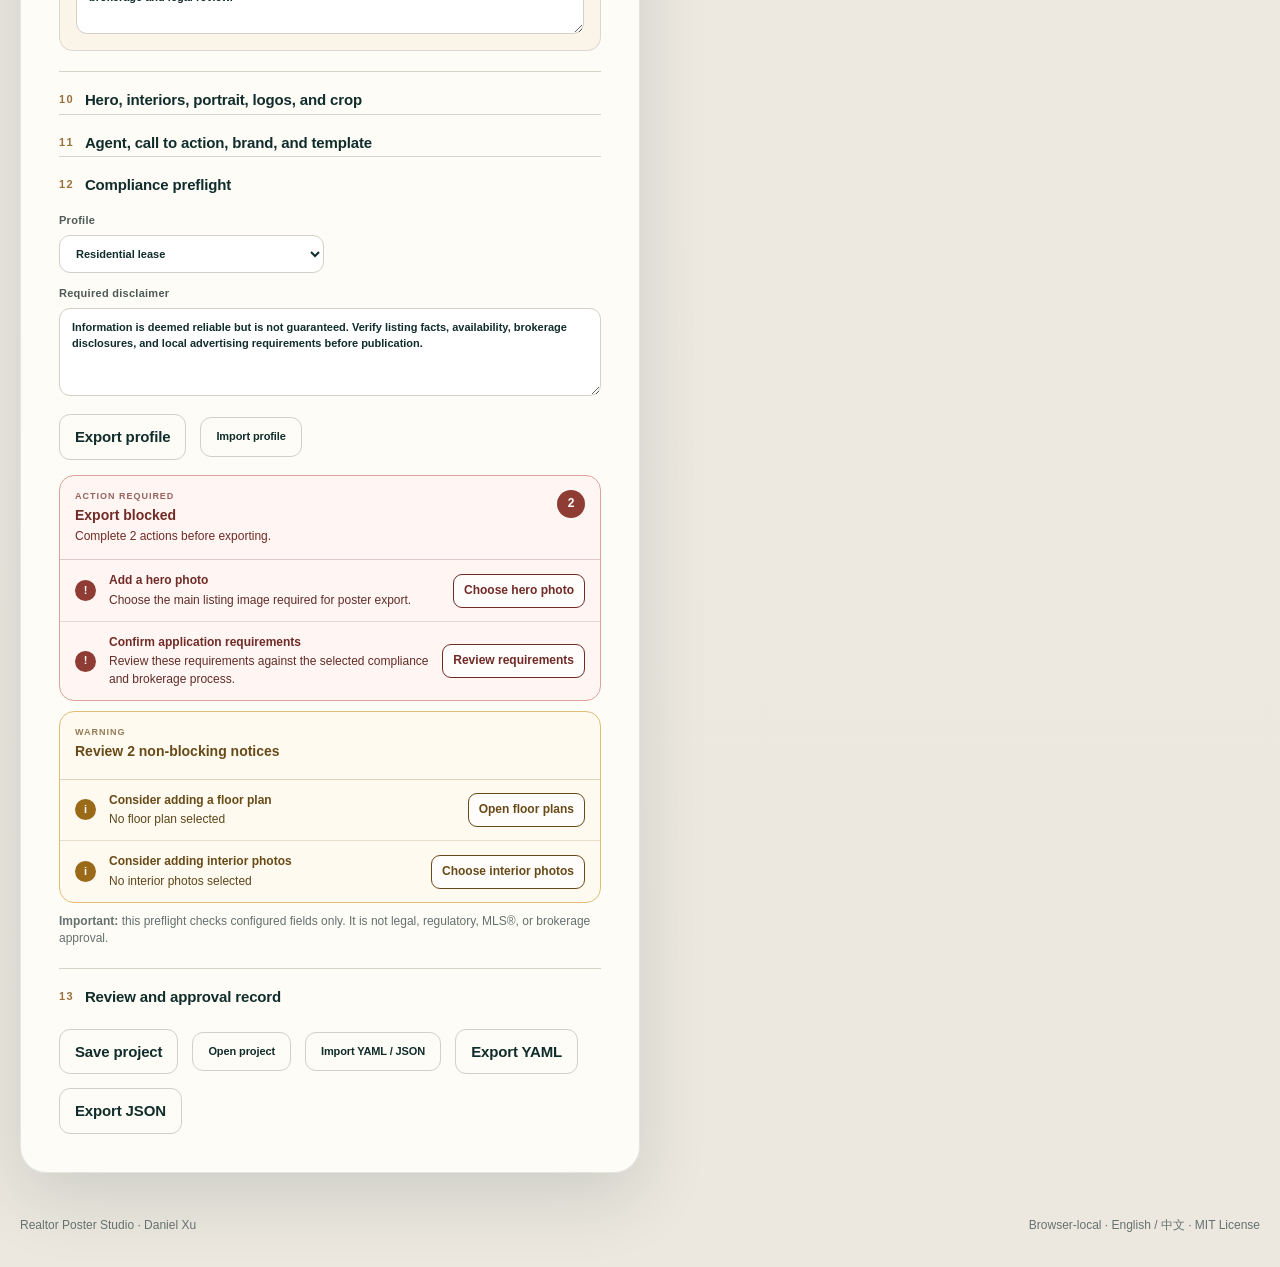
==== commit 604802e0: "feat: support bedroom plus den editing" ====
--- a/web/index.html
+++ b/web/index.html
@@ -11,7 +11,7 @@
   <header class="site-header">
     <a class="brand" href="#top" aria-label="Realtor Poster Studio home">
       <span class="brand-mark" aria-hidden="true">DX</span>
-      <span><strong>Realtor Poster Studio</strong><small>by Daniel Xu · v1.4.2</small></span>
+      <span><strong>Realtor Poster Studio</strong><small>by Daniel Xu · v1.4.3</small></span>
     </a>
     <div class="privacy-badge"><span aria-hidden="true">●</span> Local editing · optional authorized connector · no analytics</div>
   </header>
@@ -70,7 +70,14 @@
           <label>Price<input data-path="listing.price" value="$3,850"></label>
           <label>Price period<input data-path="listing.rentPeriod" value="per month"></label>
           <label>MLS®<input data-path="listing.mls" value="C1234567"></label>
-          <label>Bedrooms<input data-path="listing.beds" inputmode="decimal" value="2"></label>
+          <fieldset class="bedroom-editor span-2">
+            <legend>Bedrooms and additional room / den</legend>
+            <label>Main bedrooms<input id="bedrooms-primary" data-path="listing.beds" type="number" inputmode="numeric" min="0" max="20" step="1" value="2" aria-describedby="bedroom-display-preview"></label>
+            <span class="bedroom-plus" aria-hidden="true">+</span>
+            <label>Additional room / den<input id="bedrooms-additional" data-path="listing.bedsAdditional" type="number" inputmode="numeric" min="0" max="10" step="1" value="0" aria-describedby="bedroom-display-preview"></label>
+            <output id="bedroom-display-preview" class="bedroom-preview" aria-live="polite">Poster display: 2 · 2 bedrooms</output>
+            <small>Enter the den separately. It stays labelled as an additional room and is never counted as a legal bedroom.</small>
+          </fieldset>
           <label>Bathrooms<input data-path="listing.baths" inputmode="decimal" value="2"></label>
           <label>Area<input data-path="listing.sqft" value="815"></label>
           <label>Floor<input data-path="listing.floor" value="26th"></label>
--- a/web/styles.css
+++ b/web/styles.css
@@ -152,6 +152,15 @@
 .range-grid label { grid-template-columns: 1fr auto; }
 .range-grid input { grid-column: 1 / -1; padding: 0; accent-color: var(--accent); }
 .range-grid output { color: #9a713e; }
+
+.bedroom-editor {
+  min-width: 0; margin: 0; padding: 13px; border: 1px solid var(--line); border-radius: 14px;
+  display: grid; grid-template-columns: minmax(0, 1fr) auto minmax(0, 1fr); gap: 9px 12px; align-items: end; background: #faf8f2;
+}
+.bedroom-editor legend { padding: 0 7px; color: #4d5a57; font-size: 11px; font-weight: 850; }
+.bedroom-plus { padding-bottom: 12px; color: var(--muted); font-size: 21px; font-weight: 800; }
+.bedroom-preview { grid-column: 1 / -1; display: block; padding: 9px 11px; border-radius: 9px; background: #edf4f1; color: #275b43; font-size: 12px; font-weight: 800; }
+.bedroom-editor > small { grid-column: 1 / -1; color: var(--muted); line-height: 1.4; }
 
 .media-list { display: grid; gap: 8px; margin: 10px 0 14px; }
 .media-row {
@@ -242,6 +251,8 @@
   .app-shell { width: min(100% - 22px, 1540px); margin-top: 14px; }
   .editor-panel, .preview-panel { border-radius: 20px; padding: 20px; }
   .form-grid, .upload-grid, .range-grid, .module-card-grid { grid-template-columns: 1fr; }
+  .bedroom-editor { grid-template-columns: 1fr; }
+  .bedroom-plus { display: none; }
   .span-2 { grid-column: span 1; }
   .module-card-grid .span-2 { grid-column: span 1; }
   .lock-grid { grid-template-columns: 1fr 1fr; }
